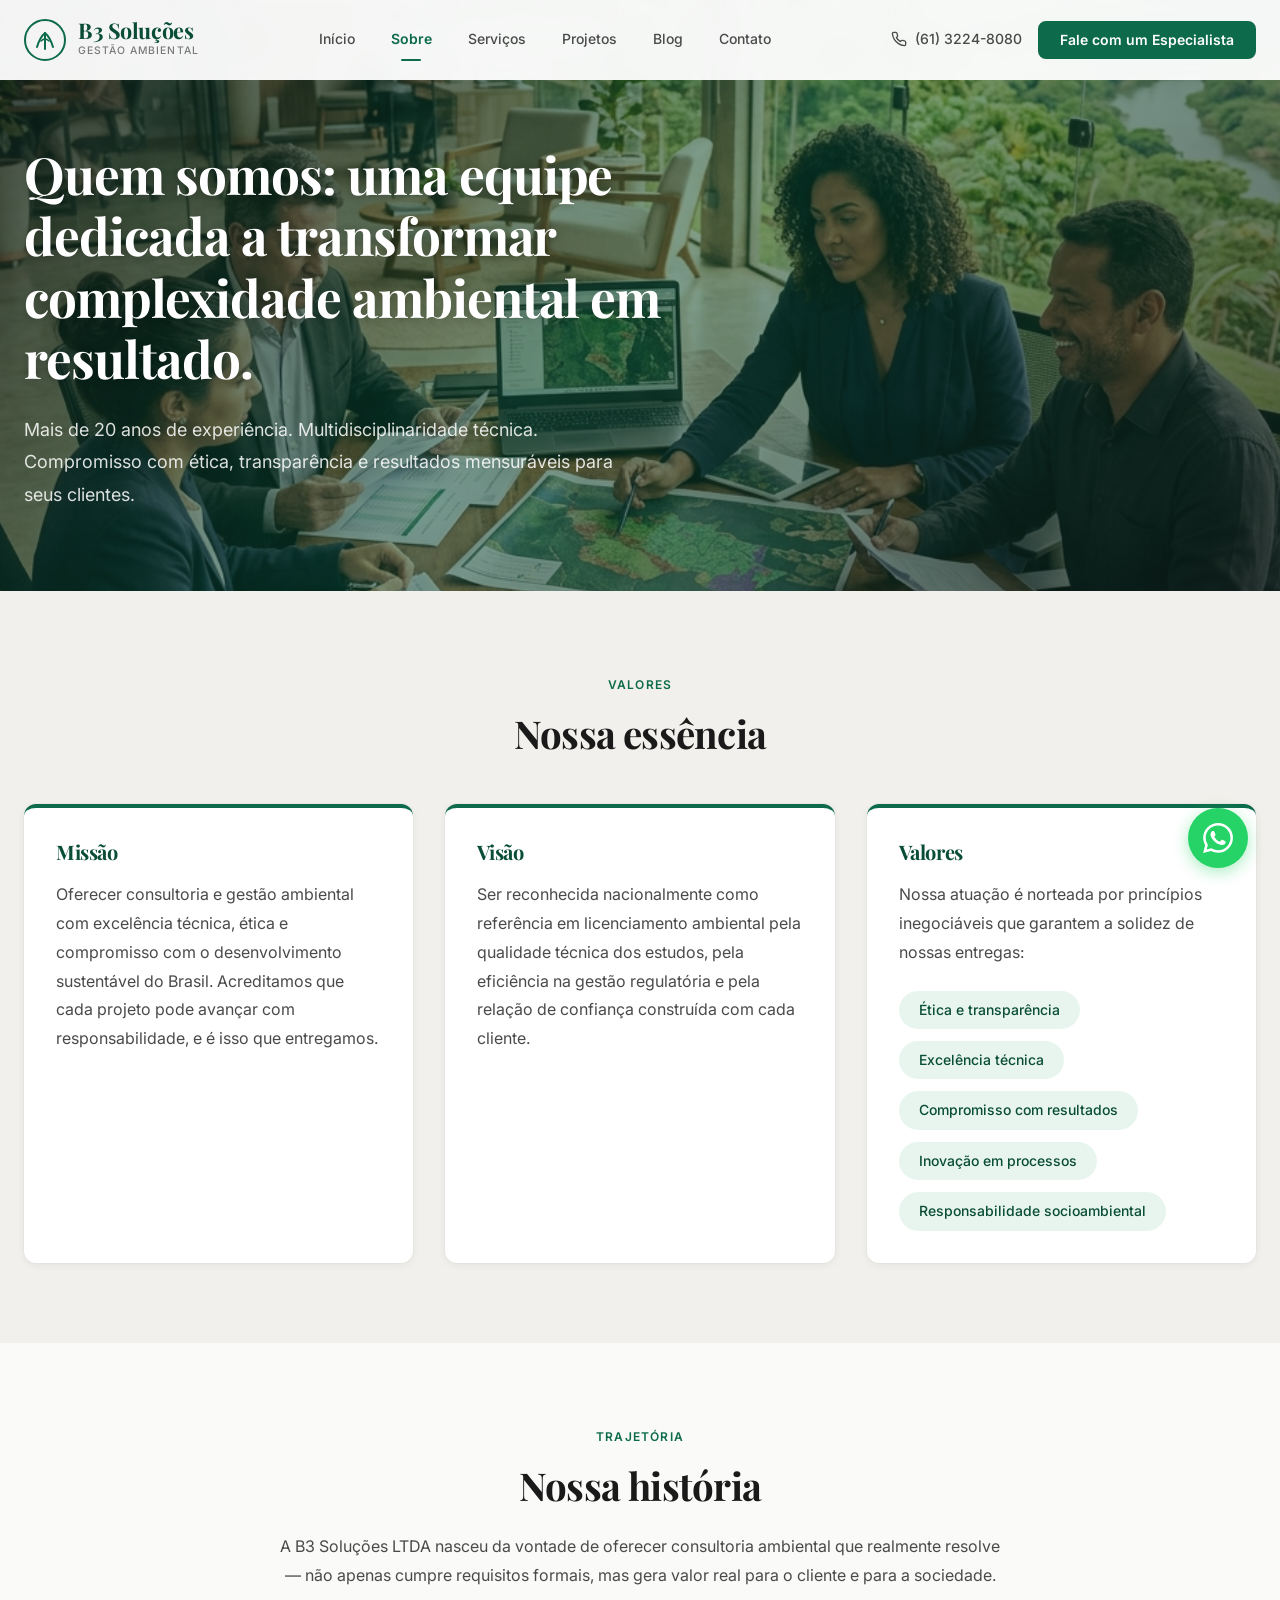
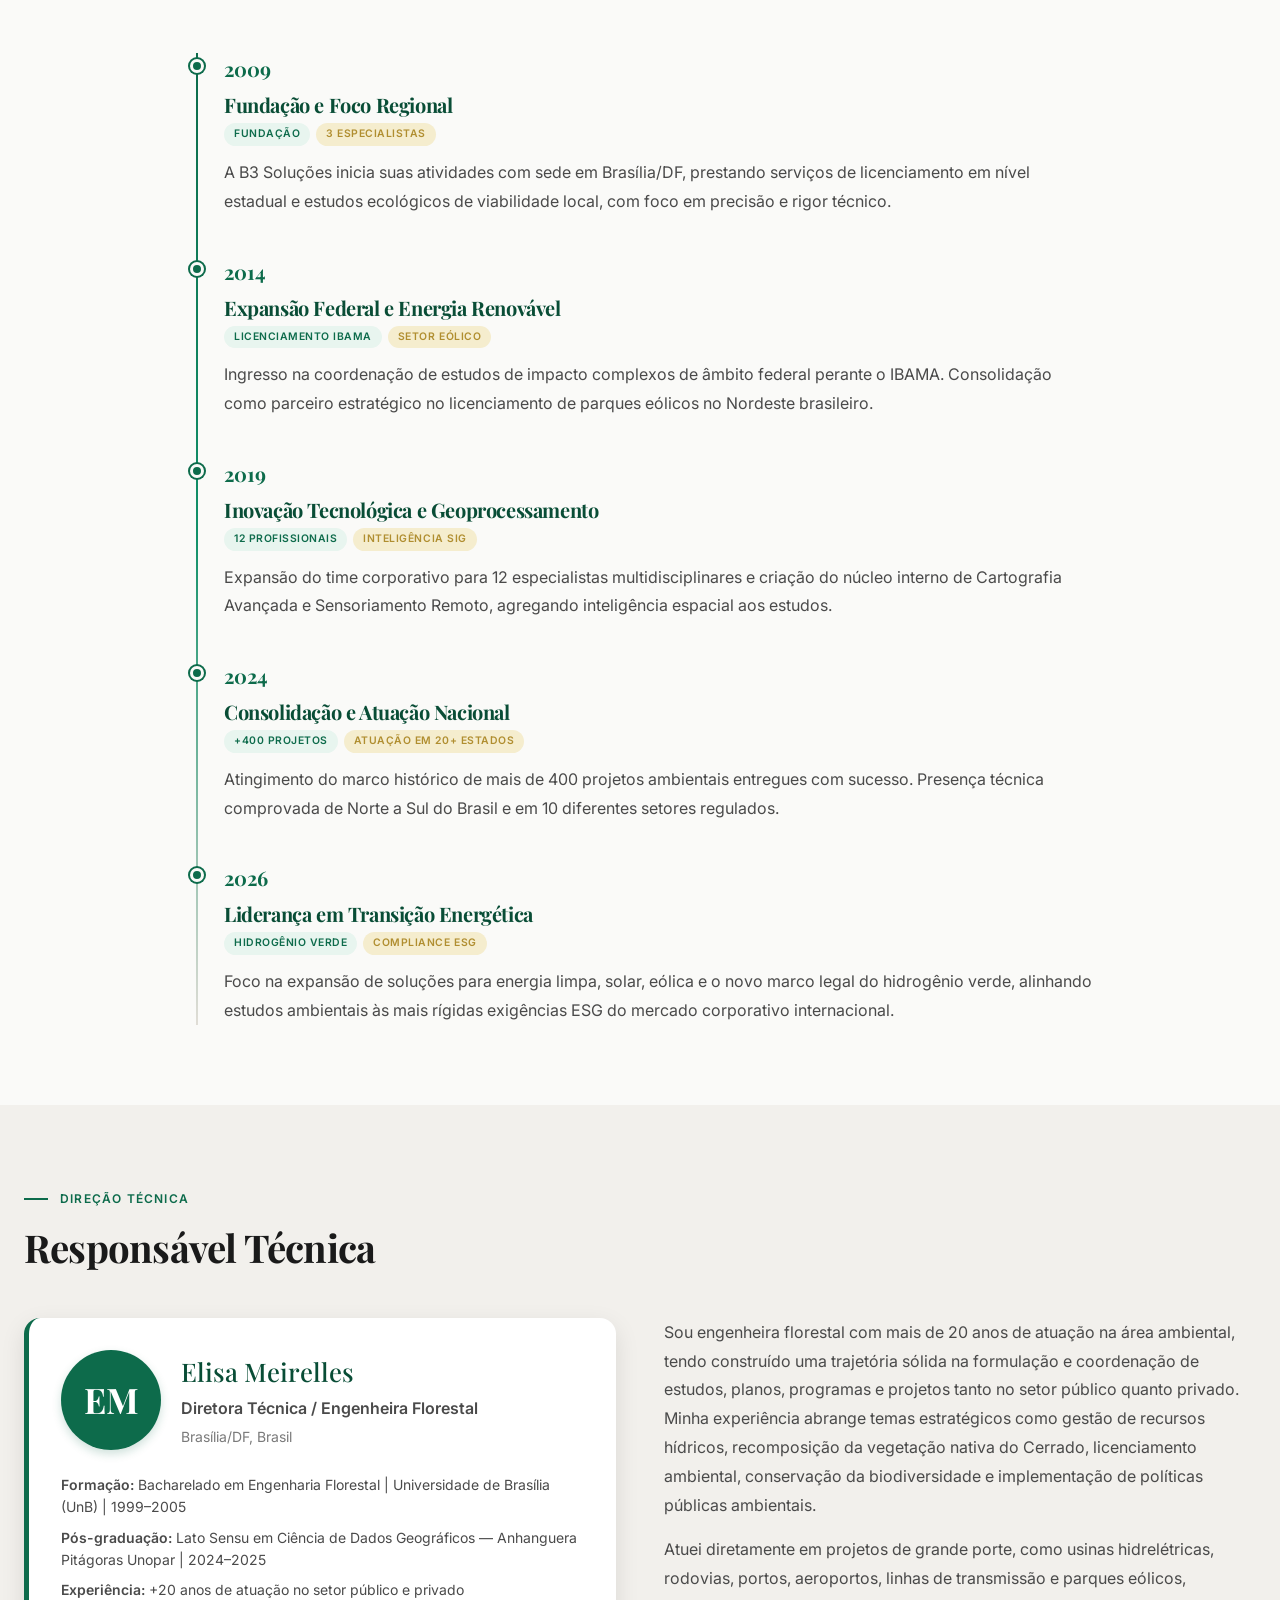
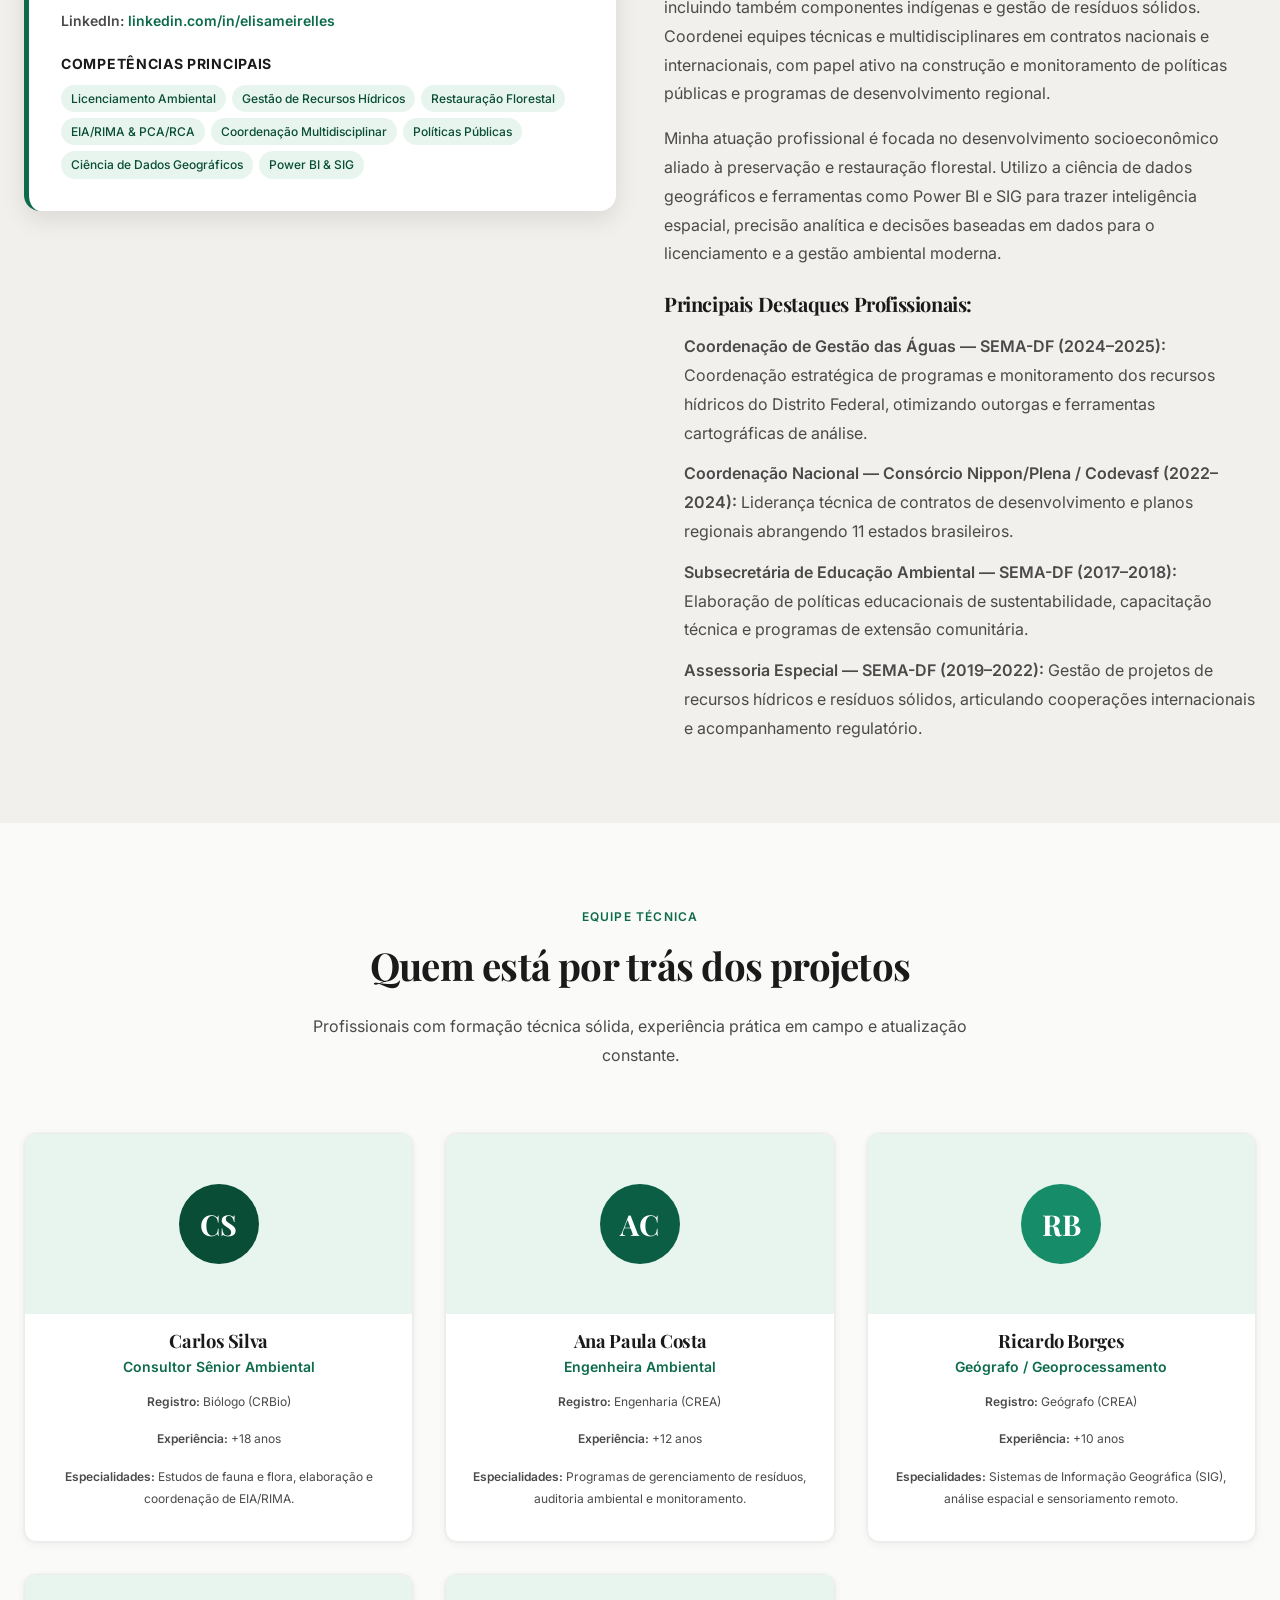
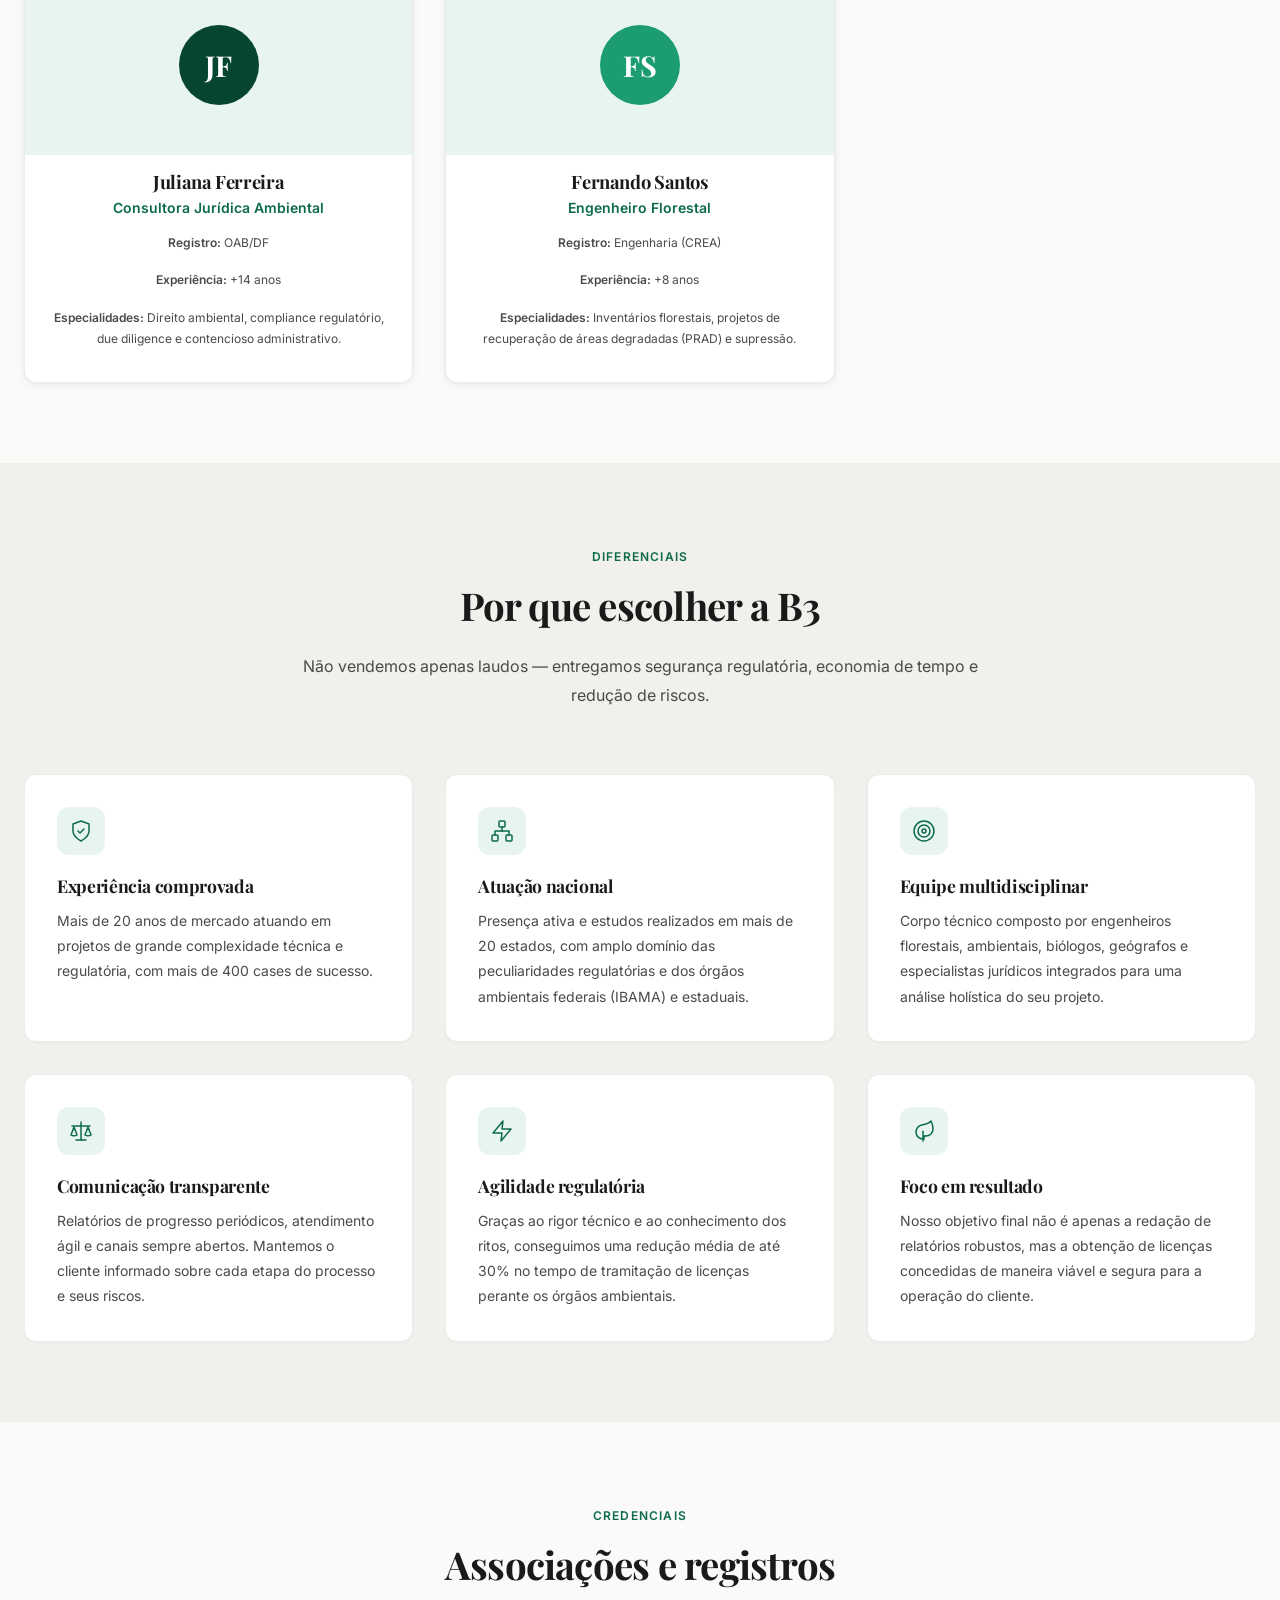
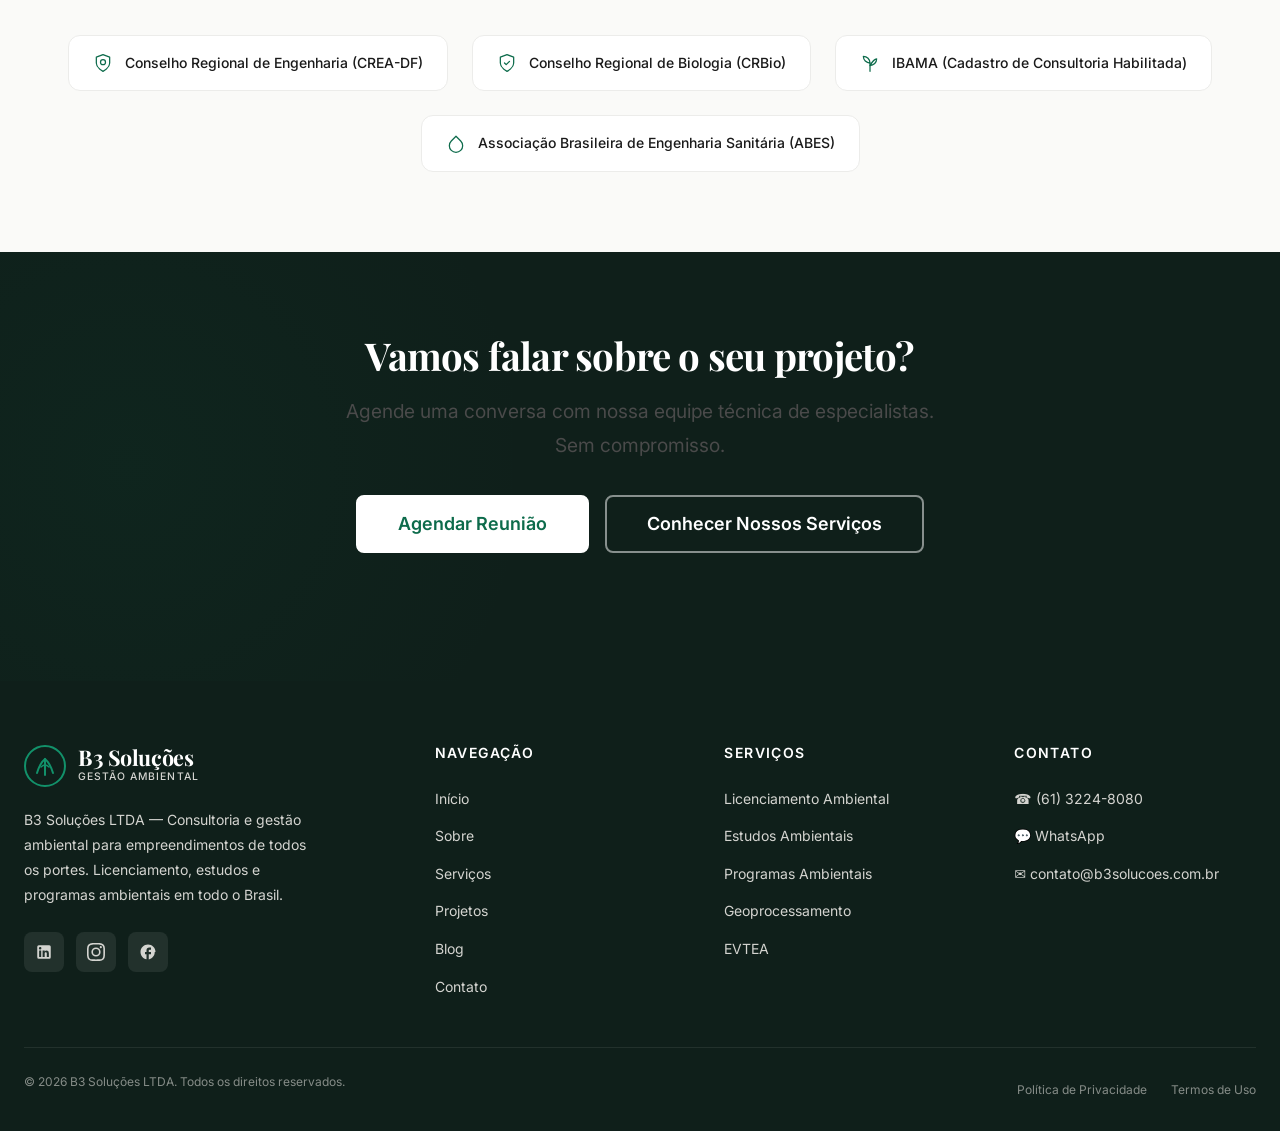
==== sobre.html @ 31f3c7a2 "Site institucional completo B3 Solucoes - Versao Final Premium" ====
<!DOCTYPE html>
<html lang="pt-BR">
<head>
  <meta charset="UTF-8">
  <meta name="viewport" content="width=device-width, initial-scale=1.0">
  <meta name="description" content="Conheça a B3 Soluções, consultoria ambiental liderada por Elisa Meirelles, com +20 anos de experiência em licenciamento, recursos hídricos e grandes projetos.">
  <title>Sobre Nós | B3 Soluções | Gestão Ambiental</title>

  <!-- Google Fonts -->
  <link rel="preconnect" href="https://fonts.googleapis.com">
  <link rel="preconnect" href="https://fonts.gstatic.com" crossorigin>
  <link href="https://fonts.googleapis.com/css2?family=Inter:wght@400;500;600;700&family=Playfair+Display:wght@400;700&display=swap" rel="stylesheet">

  <!-- CSS -->
  <link rel="stylesheet" href="css/variables.css">
  <link rel="stylesheet" href="css/base.css">
  <link rel="stylesheet" href="css/components.css">
  <link rel="stylesheet" href="css/layout.css">
  <link rel="stylesheet" href="css/pages.css">

  <!-- Favicon -->
  <link rel="icon" href="data:image/svg+xml,<svg xmlns='http://www.w3.org/2000/svg' viewBox='0 0 42 42' fill='none'><circle cx='21' cy='21' r='20' stroke='%230D6B4B' stroke-width='3'/><path d='M13 28C13 28 16 18 21 14C26 18 29 28 29 28' stroke='%230D6B4B' stroke-width='3' stroke-linecap='round'/><path d='M21 14V30' stroke='%230D6B4B' stroke-width='3' stroke-linecap='round'/><path d='M17 22C17 22 19 20 21 20C23 20 25 22 25 22' stroke='%230D6B4B' stroke-width='2' stroke-linecap='round'/></svg>">
</head>
<body class="page-transition">

  <!-- ═══════════════════ HEADER ═══════════════════ -->
  <header class="header" id="header">
    <div class="container">
      <a href="index.html" class="logo" id="logo">
        <svg class="logo-icon" viewBox="0 0 42 42" fill="none" xmlns="http://www.w3.org/2000/svg">
          <circle cx="21" cy="21" r="20" stroke="#0D6B4B" stroke-width="2"/>
          <path d="M13 28C13 28 16 18 21 14C26 18 29 28 29 28" stroke="#0D6B4B" stroke-width="2" stroke-linecap="round"/>
          <path d="M21 14V30" stroke="#0D6B4B" stroke-width="2" stroke-linecap="round"/>
          <path d="M17 22C17 22 19 20 21 20C23 20 25 22 25 22" stroke="#0D6B4B" stroke-width="1.5" stroke-linecap="round"/>
        </svg>
        <span class="logo-text">
          <span class="logo-name">B3 Soluções</span>
          <span class="logo-tagline">Gestão Ambiental</span>
        </span>
      </a>

      <nav class="nav" id="nav">
        <a href="index.html" class="nav-link">Início</a>
        <a href="sobre.html" class="nav-link active">Sobre</a>
        <a href="servicos.html" class="nav-link">Serviços</a>
        <a href="projetos.html" class="nav-link">Projetos</a>
        <a href="blog.html" class="nav-link">Blog</a>
        <a href="contato.html" class="nav-link">Contato</a>
        <div class="mobile-cta">
          <a href="https://wa.me/5561998765432" class="btn btn-primary btn-full" style="margin-bottom:12px">Fale com um Especialista</a>
          <a href="tel:+5561998765432" class="btn btn-outline btn-full">☎ (61) 3224-8080</a>
        </div>
      </nav>

      <div class="header-actions">
        <a href="tel:+5561998765432" class="header-phone">
          <svg viewBox="0 0 24 24" fill="none" stroke="currentColor" stroke-width="1.8" stroke-linecap="round" stroke-linejoin="round" class="lucide lucide-phone"><path d="M22 16.92v3a2 2 0 0 1-2.18 2 19.79 19.79 0 0 1-8.63-3.07 19.5 19.5 0 0 1-6-6 19.79 19.79 0 0 1-3.07-8.67A2 2 0 0 1 4.11 2h3a2 2 0 0 1 2 1.72 12.84 12.84 0 0 0 .7 2.81 2 2 0 0 1-.45 2.11L8.09 9.91a16 16 0 0 0 6 6l1.27-1.27a2 2 0 0 1 2.11-.45 12.84 12.84 0 0 0 2.81.7A2 2 0 0 1 22 16.92z"/></svg>
          (61) 3224-8080
        </a>
        <a href="contato.html" class="btn btn-primary btn-sm" id="header-cta">Fale com um Especialista</a>
      </div>

      <button class="menu-toggle" id="menu-toggle" aria-label="Menu">
        <div class="hamburger"><span></span><span></span><span></span></div>
      </button>
    </div>
  </header>

  <main>
    <!-- ═══════════════════ HERO ═══════════════════ -->
    <section class="hero hero-inner" id="hero">
      <div class="hero-bg">
        <img src="images/hero-about.png" alt="Sobre a B3 Soluções">
      </div>
      <div class="hero-overlay"></div>
      <div class="container">
        <div class="hero-content">
          <h1>Quem somos: uma equipe dedicada a transformar complexidade ambiental em resultado.</h1>
          <p class="hero-subtitle">Mais de 20 anos de experiência. Multidisciplinaridade técnica. Compromisso com ética, transparência e resultados mensuráveis para seus clientes.</p>
        </div>
      </div>
    </section>

    <!-- ═══════════════════ MISSÃO, VISÃO E VALORES ═══════════════════ -->
    <section class="section section-alt" id="essencia">
      <div class="container">
        <div class="section-header centered reveal">
          <p class="section-label">Valores</p>
          <h2>Nossa essência</h2>
        </div>
        <div class="values-grid reveal">
          <!-- Missão -->
          <div class="value-card">
            <h4>Missão</h4>
            <p>Oferecer consultoria e gestão ambiental com excelência técnica, ética e compromisso com o desenvolvimento sustentável do Brasil. Acreditamos que cada projeto pode avançar com responsabilidade, e é isso que entregamos.</p>
          </div>

          <!-- Visão -->
          <div class="value-card">
            <h4>Visão</h4>
            <p>Ser reconhecida nacionalmente como referência em licenciamento ambiental pela qualidade técnica dos estudos, pela eficiência na gestão regulatória e pela relação de confiança construída com cada cliente.</p>
          </div>

          <!-- Valores -->
          <div class="value-card">
            <h4>Valores</h4>
            <p>Nossa atuação é norteada por princípios inegociáveis que garantem a solidez de nossas entregas:</p>
            <div class="values-list">
              <span class="value-tag">Ética e transparência</span>
              <span class="value-tag">Excelência técnica</span>
              <span class="value-tag">Compromisso com resultados</span>
              <span class="value-tag">Inovação em processos</span>
              <span class="value-tag">Responsabilidade socioambiental</span>
            </div>
          </div>
        </div>
      </div>
    </section>

    <!-- ═══════════════════ HISTÓRIA / TRAJETÓRIA ═══════════════════ -->
    <section class="section" id="historia">
      <div class="container container-narrow">
        <div class="section-header centered reveal">
          <p class="section-label">Trajetória</p>
          <h2>Nossa história</h2>
          <p class="section-subtitle" style="margin-top: 1rem;">A B3 Soluções LTDA nasceu da vontade de oferecer consultoria ambiental que realmente resolve — não apenas cumpre requisitos formais, mas gera valor real para o cliente e para a sociedade.</p>
        </div>

        <div class="timeline reveal" style="margin-top: 4rem;">
          <!-- 2009 -->
          <div class="timeline-item">
            <div class="timeline-year">2009</div>
            <h4 style="font-family: var(--font-serif); font-size: 1.25rem; color: var(--color-primary-dark); margin: 0 0 6px 0;">Fundação e Foco Regional</h4>
            <div style="margin-bottom: var(--space-3); display: flex; gap: 6px;">
              <span class="badge" style="padding: 3px 10px; font-size: 0.65rem;">Fundação</span>
              <span class="badge badge-accent" style="padding: 3px 10px; font-size: 0.65rem;">3 Especialistas</span>
            </div>
            <div class="timeline-text">A B3 Soluções inicia suas atividades com sede em Brasília/DF, prestando serviços de licenciamento em nível estadual e estudos ecológicos de viabilidade local, com foco em precisão e rigor técnico.</div>
          </div>
          
          <!-- 2014 -->
          <div class="timeline-item">
            <div class="timeline-year">2014</div>
            <h4 style="font-family: var(--font-serif); font-size: 1.25rem; color: var(--color-primary-dark); margin: 0 0 6px 0;">Expansão Federal e Energia Renovável</h4>
            <div style="margin-bottom: var(--space-3); display: flex; gap: 6px;">
              <span class="badge" style="padding: 3px 10px; font-size: 0.65rem;">Licenciamento IBAMA</span>
              <span class="badge badge-accent" style="padding: 3px 10px; font-size: 0.65rem;">Setor Eólico</span>
            </div>
            <div class="timeline-text">Ingresso na coordenação de estudos de impacto complexos de âmbito federal perante o IBAMA. Consolidação como parceiro estratégico no licenciamento de parques eólicos no Nordeste brasileiro.</div>
          </div>
          
          <!-- 2019 -->
          <div class="timeline-item">
            <div class="timeline-year">2019</div>
            <h4 style="font-family: var(--font-serif); font-size: 1.25rem; color: var(--color-primary-dark); margin: 0 0 6px 0;">Inovação Tecnológica e Geoprocessamento</h4>
            <div style="margin-bottom: var(--space-3); display: flex; gap: 6px;">
              <span class="badge" style="padding: 3px 10px; font-size: 0.65rem;">12 Profissionais</span>
              <span class="badge badge-accent" style="padding: 3px 10px; font-size: 0.65rem;">Inteligência SIG</span>
            </div>
            <div class="timeline-text">Expansão do time corporativo para 12 especialistas multidisciplinares e criação do núcleo interno de Cartografia Avançada e Sensoriamento Remoto, agregando inteligência espacial aos estudos.</div>
          </div>
          
          <!-- 2024 -->
          <div class="timeline-item">
            <div class="timeline-year">2024</div>
            <h4 style="font-family: var(--font-serif); font-size: 1.25rem; color: var(--color-primary-dark); margin: 0 0 6px 0;">Consolidação e Atuação Nacional</h4>
            <div style="margin-bottom: var(--space-3); display: flex; gap: 6px;">
              <span class="badge" style="padding: 3px 10px; font-size: 0.65rem;">+400 Projetos</span>
              <span class="badge badge-accent" style="padding: 3px 10px; font-size: 0.65rem;">Atuação em 20+ Estados</span>
            </div>
            <div class="timeline-text">Atingimento do marco histórico de mais de 400 projetos ambientais entregues com sucesso. Presença técnica comprovada de Norte a Sul do Brasil e em 10 diferentes setores regulados.</div>
          </div>
          
          <!-- 2026 -->
          <div class="timeline-item">
            <div class="timeline-year">2026</div>
            <h4 style="font-family: var(--font-serif); font-size: 1.25rem; color: var(--color-primary-dark); margin: 0 0 6px 0;">Liderança em Transição Energética</h4>
            <div style="margin-bottom: var(--space-3); display: flex; gap: 6px;">
              <span class="badge" style="padding: 3px 10px; font-size: 0.65rem;">Hidrogênio Verde</span>
              <span class="badge badge-accent" style="padding: 3px 10px; font-size: 0.65rem;">Compliance ESG</span>
            </div>
            <div class="timeline-text">Foco na expansão de soluções para energia limpa, solar, eólica e o novo marco legal do hidrogênio verde, alinhando estudos ambientais às mais rígidas exigências ESG do mercado corporativo internacional.</div>
          </div>
        </div>
      </div>
    </section>

    <!-- ═══════════════════ RESPONSÁVEL TÉCNICA ═══════════════════ -->
    <section class="section section-alt" id="responsavel-tecnica">
      <div class="container">
        <div class="section-header reveal">
          <p class="section-label">Direção Técnica</p>
          <h2>Responsável Técnica</h2>
        </div>

        <div class="two-col reveal">
          <!-- LEFT COLUMN - Professional Card -->
          <div style="background: var(--color-surface); padding: var(--space-8); border-radius: var(--radius-xl); box-shadow: var(--shadow-lg); border-left: 5px solid var(--color-primary);">
            <div style="display: flex; align-items: center; gap: var(--space-5); margin-bottom: var(--space-6);">
              <div style="width: 100px; height: 100px; border-radius: var(--radius-full); background: var(--color-primary); color: white; display: flex; align-items: center; justify-content: center; font-family: var(--font-serif); font-weight: var(--fw-bold); font-size: 2.2rem; flex-shrink: 0; box-shadow: 0 4px 10px rgba(13, 107, 75, 0.2);">
                EM
              </div>
              <div>
                <h3 style="font-family: var(--font-serif); font-size: 1.6rem; color: var(--color-primary-dark); margin: 0 0 var(--space-1) 0;">Elisa Meirelles</h3>
                <p style="font-size: var(--fs-body); font-weight: var(--fw-semibold); color: var(--color-text-secondary); margin: 0;">Diretora Técnica / Engenheira Florestal</p>
                <p style="font-size: var(--fs-small); color: var(--color-text-muted); margin: var(--space-1) 0 0 0;">Brasília/DF, Brasil</p>
              </div>
            </div>

            <div style="margin-bottom: var(--space-6); font-size: var(--fs-small); line-height: 1.6; color: var(--color-text-secondary);">
              <p style="margin: 0 0 8px 0;"><strong>Formação:</strong> Bacharelado em Engenharia Florestal | Universidade de Brasília (UnB) | 1999–2005</p>
              <p style="margin: 0 0 8px 0;"><strong>Pós-graduação:</strong> Lato Sensu em Ciência de Dados Geográficos — Anhanguera Pitágoras Unopar | 2024–2025</p>
              <p style="margin: 0 0 8px 0;"><strong>Experiência:</strong> +20 anos de atuação no setor público e privado</p>
              <p style="margin: 0;"><strong>LinkedIn:</strong> <a href="https://linkedin.com/in/elisameirelles" target="_blank" rel="noopener" style="color: var(--color-primary); font-weight: var(--fw-semibold); text-decoration: none;">linkedin.com/in/elisameirelles</a></p>
            </div>

            <div>
              <h5 style="font-family: var(--font-sans); font-size: var(--fs-small); font-weight: var(--fw-bold); text-transform: uppercase; letter-spacing: var(--ls-wide); color: var(--color-text); margin-bottom: var(--space-3);">Competências Principais</h5>
              <div style="display: flex; flex-wrap: wrap; gap: 6px;">
                <span style="padding: 4px 10px; background: var(--color-primary-lighter); color: var(--color-primary-dark); border-radius: var(--radius-full); font-size: var(--fs-xs); font-weight: var(--fw-medium);">Licenciamento Ambiental</span>
                <span style="padding: 4px 10px; background: var(--color-primary-lighter); color: var(--color-primary-dark); border-radius: var(--radius-full); font-size: var(--fs-xs); font-weight: var(--fw-medium);">Gestão de Recursos Hídricos</span>
                <span style="padding: 4px 10px; background: var(--color-primary-lighter); color: var(--color-primary-dark); border-radius: var(--radius-full); font-size: var(--fs-xs); font-weight: var(--fw-medium);">Restauração Florestal</span>
                <span style="padding: 4px 10px; background: var(--color-primary-lighter); color: var(--color-primary-dark); border-radius: var(--radius-full); font-size: var(--fs-xs); font-weight: var(--fw-medium);">EIA/RIMA & PCA/RCA</span>
                <span style="padding: 4px 10px; background: var(--color-primary-lighter); color: var(--color-primary-dark); border-radius: var(--radius-full); font-size: var(--fs-xs); font-weight: var(--fw-medium);">Coordenação Multidisciplinar</span>
                <span style="padding: 4px 10px; background: var(--color-primary-lighter); color: var(--color-primary-dark); border-radius: var(--radius-full); font-size: var(--fs-xs); font-weight: var(--fw-medium);">Políticas Públicas</span>
                <span style="padding: 4px 10px; background: var(--color-primary-lighter); color: var(--color-primary-dark); border-radius: var(--radius-full); font-size: var(--fs-xs); font-weight: var(--fw-medium);">Ciência de Dados Geográficos</span>
                <span style="padding: 4px 10px; background: var(--color-primary-lighter); color: var(--color-primary-dark); border-radius: var(--radius-full); font-size: var(--fs-xs); font-weight: var(--fw-medium);">Power BI & SIG</span>
              </div>
            </div>
          </div>

          <!-- RIGHT COLUMN - Biography -->
          <div style="font-size: var(--fs-body); line-height: var(--lh-relaxed); color: var(--color-text-secondary);">
            <p style="margin-bottom: var(--space-4);">Sou engenheira florestal com mais de 20 anos de atuação na área ambiental, tendo construído uma trajetória sólida na formulação e coordenação de estudos, planos, programas e projetos tanto no setor público quanto privado. Minha experiência abrange temas estratégicos como gestão de recursos hídricos, recomposição da vegetação nativa do Cerrado, licenciamento ambiental, conservação da biodiversidade e implementação de políticas públicas ambientais.</p>
            <p style="margin-bottom: var(--space-4);">Atuei diretamente em projetos de grande porte, como usinas hidrelétricas, rodovias, portos, aeroportos, linhas de transmissão e parques eólicos, incluindo também componentes indígenas e gestão de resíduos sólidos. Coordenei equipes técnicas e multidisciplinares em contratos nacionais e internacionais, com papel ativo na construção e monitoramento de políticas públicas e programas de desenvolvimento regional.</p>
            <p style="margin-bottom: var(--space-6);">Minha atuação profissional é focada no desenvolvimento socioeconômico aliado à preservação e restauração florestal. Utilizo a ciência de dados geográficos e ferramentas como Power BI e SIG para trazer inteligência espacial, precisão analítica e decisões baseadas em dados para o licenciamento e a gestão ambiental moderna.</p>
            
            <h4 style="font-family: var(--font-serif); font-size: 1.25rem; color: var(--color-text); margin-bottom: var(--space-4);">Principais Destaques Profissionais:</h4>
            <ul style="padding-left: var(--space-5); display: flex; flex-direction: column; gap: var(--space-3);">
              <li><strong>Coordenação de Gestão das Águas — SEMA-DF (2024–2025):</strong> Coordenação estratégica de programas e monitoramento dos recursos hídricos do Distrito Federal, otimizando outorgas e ferramentas cartográficas de análise.</li>
              <li><strong>Coordenação Nacional — Consórcio Nippon/Plena / Codevasf (2022–2024):</strong> Liderança técnica de contratos de desenvolvimento e planos regionais abrangendo 11 estados brasileiros.</li>
              <li><strong>Subsecretária de Educação Ambiental — SEMA-DF (2017–2018):</strong> Elaboração de políticas educacionais de sustentabilidade, capacitação técnica e programas de extensão comunitária.</li>
              <li><strong>Assessoria Especial — SEMA-DF (2019–2022):</strong> Gestão de projetos de recursos hídricos e resíduos sólidos, articulando cooperações internacionais e acompanhamento regulatório.</li>
            </ul>
          </div>
        </div>
      </div>
    </section>

    <!-- ═══════════════════ EQUIPE ═══════════════════ -->
    <section class="section" id="equipe">
      <div class="container">
        <div class="section-header centered reveal">
          <p class="section-label">Equipe Técnica</p>
          <h2>Quem está por trás dos projetos</h2>
          <p class="section-subtitle">Profissionais com formação técnica sólida, experiência prática em campo e atualização constante.</p>
        </div>

        <div class="grid grid-3 reveal" style="margin-top: 4rem;">
          <!-- Carlos Silva -->
          <div class="card-team" style="background: var(--color-surface); border: 1px solid var(--color-border-light); border-radius: var(--radius-lg); overflow: hidden; box-shadow: var(--shadow-card); transition: var(--transition-base);">
            <div style="background: var(--color-primary-lighter); height: 180px; display: flex; align-items: center; justify-content: center; position: relative;">
              <div style="width: 80px; height: 80px; border-radius: var(--radius-full); background: var(--color-primary-dark); color: white; display: flex; align-items: center; justify-content: center; font-family: var(--font-serif); font-size: 1.8rem; font-weight: var(--fw-bold);">
                CS
              </div>
            </div>
            <div class="card-body">
              <h4>Carlos Silva</h4>
              <div class="card-role">Consultor Sênior Ambiental</div>
              <div class="card-details">
                <p><strong>Registro:</strong> Biólogo (CRBio)</p>
                <p><strong>Experiência:</strong> +18 anos</p>
                <p><strong>Especialidades:</strong> Estudos de fauna e flora, elaboração e coordenação de EIA/RIMA.</p>
              </div>
            </div>
          </div>

          <!-- Ana Paula Costa -->
          <div class="card-team" style="background: var(--color-surface); border: 1px solid var(--color-border-light); border-radius: var(--radius-lg); overflow: hidden; box-shadow: var(--shadow-card); transition: var(--transition-base);">
            <div style="background: var(--color-primary-lighter); height: 180px; display: flex; align-items: center; justify-content: center; position: relative;">
              <div style="width: 80px; height: 80px; border-radius: var(--radius-full); background: #0b5e43; color: white; display: flex; align-items: center; justify-content: center; font-family: var(--font-serif); font-size: 1.8rem; font-weight: var(--fw-bold);">
                AC
              </div>
            </div>
            <div class="card-body">
              <h4>Ana Paula Costa</h4>
              <div class="card-role">Engenheira Ambiental</div>
              <div class="card-details">
                <p><strong>Registro:</strong> Engenharia (CREA)</p>
                <p><strong>Experiência:</strong> +12 anos</p>
                <p><strong>Especialidades:</strong> Programas de gerenciamento de resíduos, auditoria ambiental e monitoramento.</p>
              </div>
            </div>
          </div>

          <!-- Ricardo Borges -->
          <div class="card-team" style="background: var(--color-surface); border: 1px solid var(--color-border-light); border-radius: var(--radius-lg); overflow: hidden; box-shadow: var(--shadow-card); transition: var(--transition-base);">
            <div style="background: var(--color-primary-lighter); height: 180px; display: flex; align-items: center; justify-content: center; position: relative;">
              <div style="width: 80px; height: 80px; border-radius: var(--radius-full); background: #168c68; color: white; display: flex; align-items: center; justify-content: center; font-family: var(--font-serif); font-size: 1.8rem; font-weight: var(--fw-bold);">
                RB
              </div>
            </div>
            <div class="card-body">
              <h4>Ricardo Borges</h4>
              <div class="card-role">Geógrafo / Geoprocessamento</div>
              <div class="card-details">
                <p><strong>Registro:</strong> Geógrafo (CREA)</p>
                <p><strong>Experiência:</strong> +10 anos</p>
                <p><strong>Especialidades:</strong> Sistemas de Informação Geográfica (SIG), análise espacial e sensoriamento remoto.</p>
              </div>
            </div>
          </div>

          <!-- Juliana Ferreira -->
          <div class="card-team" style="background: var(--color-surface); border: 1px solid var(--color-border-light); border-radius: var(--radius-lg); overflow: hidden; box-shadow: var(--shadow-card); transition: var(--transition-base);">
            <div style="background: var(--color-primary-lighter); height: 180px; display: flex; align-items: center; justify-content: center; position: relative;">
              <div style="width: 80px; height: 80px; border-radius: var(--radius-full); background: #064530; color: white; display: flex; align-items: center; justify-content: center; font-family: var(--font-serif); font-size: 1.8rem; font-weight: var(--fw-bold);">
                JF
              </div>
            </div>
            <div class="card-body">
              <h4>Juliana Ferreira</h4>
              <div class="card-role">Consultora Jurídica Ambiental</div>
              <div class="card-details">
                <p><strong>Registro:</strong> OAB/DF</p>
                <p><strong>Experiência:</strong> +14 anos</p>
                <p><strong>Especialidades:</strong> Direito ambiental, compliance regulatório, due diligence e contencioso administrativo.</p>
              </div>
            </div>
          </div>

          <!-- Fernando Santos -->
          <div class="card-team" style="background: var(--color-surface); border: 1px solid var(--color-border-light); border-radius: var(--radius-lg); overflow: hidden; box-shadow: var(--shadow-card); transition: var(--transition-base);">
            <div style="background: var(--color-primary-lighter); height: 180px; display: flex; align-items: center; justify-content: center; position: relative;">
              <div style="width: 80px; height: 80px; border-radius: var(--radius-full); background: #1c9c72; color: white; display: flex; align-items: center; justify-content: center; font-family: var(--font-serif); font-size: 1.8rem; font-weight: var(--fw-bold);">
                FS
              </div>
            </div>
            <div class="card-body">
              <h4>Fernando Santos</h4>
              <div class="card-role">Engenheiro Florestal</div>
              <div class="card-details">
                <p><strong>Registro:</strong> Engenharia (CREA)</p>
                <p><strong>Experiência:</strong> +8 anos</p>
                <p><strong>Especialidades:</strong> Inventários florestais, projetos de recuperação de áreas degradadas (PRAD) e supressão.</p>
              </div>
            </div>
          </div>
        </div>
      </div>
    </section>

    <!-- ═══════════════════ DIFERENCIAIS ═══════════════════ -->
    <section class="section section-alt" id="diferenciais">
      <div class="container">
        <div class="section-header centered reveal">
          <p class="section-label">Diferenciais</p>
          <h2>Por que escolher a B3</h2>
          <p class="section-subtitle">Não vendemos apenas laudos — entregamos segurança regulatória, economia de tempo e redução de riscos.</p>
        </div>

        <div class="grid grid-3 reveal" style="margin-top: 4rem;">
          <!-- 1 -->
          <div class="card-differential">
            <div class="diff-icon">
              <svg viewBox="0 0 24 24" fill="none" stroke="currentColor" stroke-width="1.8" stroke-linecap="round" stroke-linejoin="round" class="lucide lucide-shield-check"><path d="M12 22s8-4 8-10V5l-8-3-8 3v7c0 6 8 10 8 10z"/><path d="m9 12 2 2 4-4"/></svg>
            </div>
            <h4>Experiência comprovada</h4>
            <p>Mais de 20 anos de mercado atuando em projetos de grande complexidade técnica e regulatória, com mais de 400 cases de sucesso.</p>
          </div>

          <!-- 2 -->
          <div class="card-differential">
            <div class="diff-icon">
              <svg viewBox="0 0 24 24" fill="none" stroke="currentColor" stroke-width="1.8" stroke-linecap="round" stroke-linejoin="round" class="lucide lucide-network"><rect x="16" y="16" width="6" height="6" rx="1"/><rect x="2" y="16" width="6" height="6" rx="1"/><rect x="9" y="2" width="6" height="6" rx="1"/><path d="M12 8v4"/><path d="M12 12H5v4"/><path d="M12 12h7v4"/></svg>
            </div>
            <h4>Atuação nacional</h4>
            <p>Presença ativa e estudos realizados em mais de 20 estados, com amplo domínio das peculiaridades regulatórias e dos órgãos ambientais federais (IBAMA) e estaduais.</p>
          </div>

          <!-- 3 -->
          <div class="card-differential">
            <div class="diff-icon">
              <svg viewBox="0 0 24 24" fill="none" stroke="currentColor" stroke-width="1.8" stroke-linecap="round" stroke-linejoin="round" class="lucide lucide-target"><circle cx="12" cy="12" r="10"/><circle cx="12" cy="12" r="6"/><circle cx="12" cy="12" r="2"/></svg>
            </div>
            <h4>Equipe multidisciplinar</h4>
            <p>Corpo técnico composto por engenheiros florestais, ambientais, biólogos, geógrafos e especialistas jurídicos integrados para uma análise holística do seu projeto.</p>
          </div>

          <!-- 4 -->
          <div class="card-differential">
            <div class="diff-icon">
              <svg viewBox="0 0 24 24" fill="none" stroke="currentColor" stroke-width="1.8" stroke-linecap="round" stroke-linejoin="round" class="lucide lucide-scale"><path d="m16 16 3-8 3 8c-.87.65-2.24.75-3 .75s-2.13-.1-3-.75z"/><path d="m2 16 3-8 3 8c-.87.65-2.24.75-3 .75s-2.13-.1-3-.75z"/><path d="M7 21h10"/><path d="M12 3v18"/><path d="M3 7h18"/></svg>
            </div>
            <h4>Comunicação transparente</h4>
            <p>Relatórios de progresso periódicos, atendimento ágil e canais sempre abertos. Mantemos o cliente informado sobre cada etapa do processo e seus riscos.</p>
          </div>

          <!-- 5 -->
          <div class="card-differential">
            <div class="diff-icon">
              <svg viewBox="0 0 24 24" fill="none" stroke="currentColor" stroke-width="1.8" stroke-linecap="round" stroke-linejoin="round" class="lucide lucide-zap"><polygon points="13 2 3 14 12 14 11 22 21 10 12 10 13 2"/></svg>
            </div>
            <h4>Agilidade regulatória</h4>
            <p>Graças ao rigor técnico e ao conhecimento dos ritos, conseguimos uma redução média de até 30% no tempo de tramitação de licenças perante os órgãos ambientais.</p>
          </div>

          <!-- 6 -->
          <div class="card-differential">
            <div class="diff-icon">
              <svg viewBox="0 0 24 24" fill="none" stroke="currentColor" stroke-width="1.8" stroke-linecap="round" stroke-linejoin="round" class="lucide lucide-leaf"><path d="M11 20A7 7 0 0 1 9.8 6.1C15.5 5 17 4.48 19 2c1 2 2 3.58 2 8a7 7 0 0 1-7 7c-.67 0-1.33-.08-2-.25V20z"/><path d="M11 12.2V22"/></svg>
            </div>
            <h4>Foco em resultado</h4>
            <p>Nosso objetivo final não é apenas a redação de relatórios robustos, mas a obtenção de licenças concedidas de maneira viável e segura para a operação do cliente.</p>
          </div>
        </div>
      </div>
    </section>

    <!-- ═══════════════════ CERTIFICAÇÕES ═══════════════════ -->
    <section class="section" id="certificacoes">
      <div class="container">
        <div class="section-header centered reveal">
          <p class="section-label">Credenciais</p>
          <h2>Associações e registros</h2>
        </div>
        <div class="cert-grid reveal">
          <div class="cert-badge">
            <svg viewBox="0 0 24 24" fill="none" stroke="currentColor" stroke-width="1.8" stroke-linecap="round" stroke-linejoin="round"><path d="M12 22s8-4 8-10V5l-8-3-8 3v7c0 6 8 10 8 10z"/><circle cx="12" cy="11" r="3"/></svg>
            <span>Conselho Regional de Engenharia (CREA-DF)</span>
          </div>
          <div class="cert-badge">
            <svg viewBox="0 0 24 24" fill="none" stroke="currentColor" stroke-width="1.8" stroke-linecap="round" stroke-linejoin="round"><path d="M12 22s8-4 8-10V5l-8-3-8 3v7c0 6 8 10 8 10z"/><path d="m9 12 2 2 4-4"/></svg>
            <span>Conselho Regional de Biologia (CRBio)</span>
          </div>
          <div class="cert-badge">
            <svg viewBox="0 0 24 24" fill="none" stroke="currentColor" stroke-width="1.8" stroke-linecap="round" stroke-linejoin="round"><path d="M12 22V12"/><path d="M12 12C12 7.58 8.42 4 4 4c0 4.42 3.58 8 8 8z"/><path d="M12 15c4.42 0 8-3.58 8-8 0 0-3.58 0-8 8z"/></svg>
            <span>IBAMA (Cadastro de Consultoria Habilitada)</span>
          </div>
          <div class="cert-badge">
            <svg viewBox="0 0 24 24" fill="none" stroke="currentColor" stroke-width="1.8" stroke-linecap="round" stroke-linejoin="round"><path d="M12 2.69l5.66 5.66a8 8 0 1 1-11.31 0z"/></svg>
            <span>Associação Brasileira de Engenharia Sanitária (ABES)</span>
          </div>
        </div>
      </div>
    </section>

    <!-- ═══════════════════ CTA SECTION ═══════════════════ -->
    <section class="cta-section" id="cta">
      <div class="container">
        <div class="section-header centered reveal">
          <h2>Vamos falar sobre o seu projeto?</h2>
          <h3 class="section-subtitle">Agende uma conversa com nossa equipe técnica de especialistas. Sem compromisso.</h3>
          <div class="btn-group" style="margin-top:2rem">
            <a href="contato.html" class="btn btn-white btn-lg">Agendar Reunião</a>
            <a href="servicos.html" class="btn btn-outline-white btn-lg">Conhecer Nossos Serviços</a>
          </div>
        </div>
      </div>
    </section>
  </main>

  <!-- ═══════════════════ FOOTER ═══════════════════ -->
  <footer class="footer" id="footer">
    <div class="container">
      <div class="footer-grid">
        <div class="footer-brand">
          <a href="index.html" class="logo">
            <svg class="logo-icon" viewBox="0 0 42 42" fill="none">
              <circle cx="21" cy="21" r="20" stroke="#12916A" stroke-width="2"/>
              <path d="M13 28C13 28 16 18 21 14C26 18 29 28 29 28" stroke="#12916A" stroke-width="2" stroke-linecap="round"/>
              <path d="M21 14V30" stroke="#12916A" stroke-width="2" stroke-linecap="round"/>
              <path d="M17 22C17 22 19 20 21 20C23 20 25 22 25 22" stroke="#12916A" stroke-width="1.5" stroke-linecap="round"/>
            </svg>
            <span class="logo-text">
              <span class="logo-name">B3 Soluções</span>
              <span class="logo-tagline">Gestão Ambiental</span>
            </span>
          </a>
          <p>B3 Soluções LTDA — Consultoria e gestão ambiental para empreendimentos de todos os portes. Licenciamento, estudos e programas ambientais em todo o Brasil.</p>
          <div class="social-links">
            <a href="https://linkedin.com/in/elisameirelles" class="social-link" aria-label="LinkedIn" target="_blank" rel="noopener">
              <svg viewBox="0 0 24 24" fill="currentColor"><path d="M19 3a2 2 0 0 1 2 2v14a2 2 0 0 1-2 2H5a2 2 0 0 1-2-2V5a2 2 0 0 1 2-2h14m-.5 15.5v-5.3a3.26 3.26 0 0 0-3.26-3.26c-.85 0-1.84.52-2.32 1.3v-1.11h-2.79v8.37h2.79v-4.93c0-.77.62-1.4 1.39-1.4a1.4 1.4 0 0 1 1.4 1.4v4.93h2.79M6.88 8.56a1.68 1.68 0 0 0 1.68-1.68c0-.93-.75-1.69-1.68-1.69a1.69 1.69 0 0 0-1.69 1.69c0 .93.76 1.68 1.69 1.68m1.39 9.94v-8.37H5.5v8.37h2.77z"/></svg>
            </a>
            <a href="#" class="social-link" aria-label="Instagram">
              <svg viewBox="0 0 24 24" fill="currentColor"><path d="M12 2.163c3.204 0 3.584.012 4.85.07 3.252.148 4.771 1.691 4.919 4.919.058 1.265.069 1.645.069 4.849 0 3.205-.012 3.584-.069 4.849-.149 3.225-1.664 4.771-4.919 4.919-1.266.058-1.644.07-4.85.07-3.204 0-3.584-.012-4.849-.07-3.26-.149-4.771-1.699-4.919-4.92-.058-1.265-.07-1.644-.07-4.849 0-3.204.013-3.583.07-4.849.149-3.227 1.664-4.771 4.919-4.919 1.266-.057 1.645-.069 4.849-.069zM12 0C8.741 0 8.333.014 7.053.072 2.695.272.273 2.69.073 7.051.014 8.333 0 8.741 0 12c0 3.259.014 3.668.072 4.948.2 4.358 2.618 6.78 6.98 6.98 1.281.058 1.689.072 4.948.072 3.259 0 3.668-.014 4.948-.072 4.354-.2 6.782-2.618 6.979-6.98.059-1.28.073-1.689.073-4.948 0-3.259-.014-3.667-.072-4.947-.196-4.354-2.617-6.78-6.979-6.98C15.668.014 15.259 0 12 0zm0 5.838a6.162 6.162 0 100 12.324 6.162 6.162 0 000-12.324zM12 16a4 4 0 110-8 4 4 0 010 8zm6.406-11.845a1.44 1.44 0 100 2.881 1.44 1.44 0 000-2.881z"/></svg>
            </a>
            <a href="#" class="social-link" aria-label="Facebook">
              <svg viewBox="0 0 24 24" fill="currentColor"><path d="M22 12c0-5.52-4.48-10-10-10S2 6.48 2 12c0 4.84 3.44 8.87 8 9.8V15H8v-3h2V9.5C10 7.57 11.57 6 13.5 6H16v3h-2c-.55 0-1 .45-1 1v2h3v3h-3v6.95c4.56-.93 8-4.96 8-9.95z"/></svg>
            </a>
          </div>
        </div>
        <div class="footer-col">
          <h4>Navegação</h4>
          <ul>
            <li><a href="index.html">Início</a></li>
            <li><a href="sobre.html">Sobre</a></li>
            <li><a href="servicos.html">Serviços</a></li>
            <li><a href="projetos.html">Projetos</a></li>
            <li><a href="blog.html">Blog</a></li>
            <li><a href="contato.html">Contato</a></li>
          </ul>
        </div>
        <div class="footer-col">
          <h4>Serviços</h4>
          <ul>
            <li><a href="servicos.html">Licenciamento Ambiental</a></li>
            <li><a href="servicos.html">Estudos Ambientais</a></li>
            <li><a href="servicos.html">Programas Ambientais</a></li>
            <li><a href="servicos.html">Geoprocessamento</a></li>
            <li><a href="servicos.html">EVTEA</a></li>
          </ul>
        </div>
        <div class="footer-col">
          <h4>Contato</h4>
          <ul>
            <li><a href="tel:+5561998765432">☎ (61) 3224-8080</a></li>
            <li><a href="https://wa.me/5561998765432">💬 WhatsApp</a></li>
            <li><a href="mailto:contato@b3solucoes.com.br">✉ contato@b3solucoes.com.br</a></li>
          </ul>
        </div>
      </div>
      <div class="footer-bottom">
        <p>© 2026 B3 Soluções LTDA. Todos os direitos reservados.</p>
        <div class="footer-legal">
          <a href="#">Política de Privacidade</a>
          <a href="#">Termos de Uso</a>
        </div>
      </div>
    </div>
  </footer>

  <!-- WhatsApp Float -->
  <a href="https://wa.me/5561998765432" class="whatsapp-float" aria-label="WhatsApp" target="_blank" rel="noopener">
    <svg viewBox="0 0 24 24"><path d="M17.472 14.382c-.297-.149-1.758-.867-2.03-.967-.273-.099-.471-.148-.67.15-.197.297-.767.966-.94 1.164-.173.199-.347.223-.644.075-.297-.15-1.255-.463-2.39-1.475-.883-.788-1.48-1.761-1.653-2.059-.173-.297-.018-.458.13-.606.134-.133.298-.347.446-.52.149-.174.198-.298.298-.497.099-.198.05-.371-.025-.52-.075-.149-.669-1.612-.916-2.207-.242-.579-.487-.5-.669-.51-.173-.008-.371-.01-.57-.01-.198 0-.52.074-.792.372-.272.297-1.04 1.016-1.04 2.479 0 1.462 1.065 2.875 1.213 3.074.149.198 2.096 3.2 5.077 4.487.709.306 1.262.489 1.694.625.712.227 1.36.195 1.871.118.571-.085 1.758-.719 2.006-1.413.248-.694.248-1.289.173-1.413-.074-.124-.272-.198-.57-.347m-5.421 7.403h-.004a9.87 9.87 0 01-5.031-1.378l-.361-.214-3.741.982.998-3.648-.235-.374a9.86 9.86 0 01-1.51-5.26c.001-5.45 4.436-9.884 9.888-9.884 2.64 0 5.122 1.03 6.988 2.898a9.825 9.825 0 012.893 6.994c-.003 5.45-4.437 9.884-9.885 9.884m8.413-18.297A11.815 11.815 0 0012.05 0C5.495 0 .16 5.335.157 11.892c0 2.096.547 4.142 1.588 5.945L.057 24l6.305-1.654a11.882 11.882 0 005.683 1.448h.005c6.554 0 11.89-5.335 11.893-11.893a11.821 11.821 0 00-3.48-8.413z"/></svg>
  </a>

  <!-- JS -->
  <script src="js/main.js"></script>
  <script src="js/animations.js"></script>
  <script src="js/counter.js"></script>
  <script src="js/forms.js"></script>
</body>
</html>
---- css/variables.css ----
/* ============================================
   B3 Soluções — Design Tokens
   ============================================ */

:root {
  /* ── Colors ── */
  --color-primary:        #0D6B4B;
  --color-primary-dark:   #094D36;
  --color-primary-darker: #063727;
  --color-primary-light:  #12916A;
  --color-primary-lighter:#E8F5EF;
  --color-primary-rgb:    13, 107, 75;

  --color-accent:         #C9A84C;
  --color-accent-dark:    #B08E30;
  --color-accent-light:   #F5EDCE;

  --color-bg:             #FAFAF8;
  --color-surface:        #FFFFFF;
  --color-surface-alt:    #F2F0EC;
  --color-surface-dark:   #0F1F1A;
  --color-surface-dark-2: #142A23;

  --color-text:           #1A1A1A;
  --color-text-secondary: #4A4A4A;
  --color-text-muted:     #7A7A7A;
  --color-text-inverse:   #FFFFFF;
  --color-text-on-dark:   #D4D4D0;

  --color-border:         #E0DDD6;
  --color-border-light:   #ECECEA;

  --color-success:        #22C55E;
  --color-warning:        #F59E0B;
  --color-error:          #EF4444;

  /* ── Typography ── */
  --font-serif:       'Playfair Display', 'Georgia', serif;
  --font-sans:        'Inter', 'Segoe UI', system-ui, sans-serif;

  --fs-display:       clamp(2.5rem, 5vw, 3.75rem);   /* 40–60px */
  --fs-h1:            clamp(2rem, 4vw, 3.5rem);       /* 32–56px */
  --fs-h2:            clamp(1.75rem, 3vw, 2.5rem);    /* 28–40px */
  --fs-h3:            clamp(1.125rem, 1.5vw, 1.25rem);/* 18–20px */
  --fs-body:          1rem;                             /* 16px */
  --fs-body-lg:       1.125rem;                         /* 18px */
  --fs-small:         0.875rem;                         /* 14px */
  --fs-xs:            0.75rem;                          /* 12px */

  --fw-regular:       400;
  --fw-medium:        500;
  --fw-semibold:      600;
  --fw-bold:          700;

  --lh-tight:         1.2;
  --lh-normal:        1.6;
  --lh-relaxed:       1.8;

  --ls-tight:         -0.02em;
  --ls-normal:        0;
  --ls-wide:          0.05em;
  --ls-wider:         0.1em;

  /* ── Spacing ── */
  --space-1:    0.25rem;  /* 4px */
  --space-2:    0.5rem;   /* 8px */
  --space-3:    0.75rem;  /* 12px */
  --space-4:    1rem;     /* 16px */
  --space-5:    1.25rem;  /* 20px */
  --space-6:    1.5rem;   /* 24px */
  --space-8:    2rem;     /* 32px */
  --space-10:   2.5rem;   /* 40px */
  --space-12:   3rem;     /* 48px */
  --space-16:   4rem;     /* 64px */
  --space-20:   5rem;     /* 80px */
  --space-24:   6rem;     /* 96px */
  --space-30:   7.5rem;   /* 120px */

  /* ── Layout ── */
  --container-max:    1280px;
  --container-narrow: 960px;
  --container-wide:   1440px;
  --header-height:    80px;

  /* ── Borders ── */
  --radius-sm:  4px;
  --radius-md:  8px;
  --radius-lg:  12px;
  --radius-xl:  16px;
  --radius-2xl: 24px;
  --radius-full:9999px;

  /* ── Shadows ── */
  --shadow-xs:   0 1px 2px rgba(0,0,0,0.04);
  --shadow-sm:   0 2px 4px rgba(0,0,0,0.06);
  --shadow-md:   0 4px 12px rgba(0,0,0,0.08);
  --shadow-lg:   0 8px 24px rgba(0,0,0,0.10);
  --shadow-xl:   0 12px 40px rgba(0,0,0,0.12);
  --shadow-card: 0 2px 8px rgba(0,0,0,0.06), 0 0 0 1px rgba(0,0,0,0.02);
  --shadow-card-hover: 0 8px 24px rgba(0,0,0,0.10), 0 0 0 1px rgba(13,107,75,0.1);
  --shadow-header: 0 2px 12px rgba(0,0,0,0.08);

  /* ── Transitions ── */
  --ease-out:    cubic-bezier(0.22, 1, 0.36, 1);
  --ease-in-out: cubic-bezier(0.65, 0, 0.35, 1);
  --ease-spring: cubic-bezier(0.34, 1.56, 0.64, 1);

  --duration-fast:   150ms;
  --duration-normal: 300ms;
  --duration-slow:   500ms;
  --duration-slower: 800ms;

  --transition-base:  all var(--duration-normal) var(--ease-out);
  --transition-fast:  all var(--duration-fast) var(--ease-out);
  --transition-slow:  all var(--duration-slow) var(--ease-out);

  /* ── Z-index ── */
  --z-dropdown:  100;
  --z-sticky:    200;
  --z-header:    300;
  --z-overlay:   400;
  --z-modal:     500;
  --z-toast:     600;
}
---- css/base.css ----
/* ============================================
   B3 Soluções — Base Styles
   ============================================ */

/* ── Reset ── */
*, *::before, *::after {
  margin: 0;
  padding: 0;
  box-sizing: border-box;
}

html {
  font-size: 16px;
  scroll-behavior: smooth;
  -webkit-font-smoothing: antialiased;
  -moz-osx-font-smoothing: grayscale;
  text-rendering: optimizeLegibility;
}

body {
  font-family: var(--font-sans);
  font-size: var(--fs-body);
  font-weight: var(--fw-regular);
  line-height: var(--lh-normal);
  color: var(--color-text);
  background-color: var(--color-bg);
  overflow-x: hidden;
}

img, picture, video, canvas, svg {
  display: block;
  max-width: 100%;
  height: auto;
}

input, button, textarea, select {
  font: inherit;
  color: inherit;
}

button {
  cursor: pointer;
  border: none;
  background: none;
}

a {
  color: inherit;
  text-decoration: none;
}

ul, ol {
  list-style: none;
}

/* ── Typography ── */
h1, h2, h3, h4, h5, h6 {
  font-family: var(--font-serif);
  font-weight: var(--fw-bold);
  line-height: var(--lh-tight);
  letter-spacing: var(--ls-tight);
  color: var(--color-text);
}

h1 { font-size: var(--fs-h1); }
h2 { font-size: var(--fs-h2); }
h3 {
  font-family: var(--font-sans);
  font-size: var(--fs-h3);
  font-weight: var(--fw-medium);
  line-height: var(--lh-normal);
  letter-spacing: var(--ls-normal);
}

p {
  margin-bottom: var(--space-4);
  color: var(--color-text-secondary);
}

p:last-child {
  margin-bottom: 0;
}

strong, b {
  font-weight: var(--fw-semibold);
}

/* ── Links ── */
a.link {
  color: var(--color-primary);
  font-weight: var(--fw-medium);
  transition: var(--transition-fast);
  position: relative;
}

a.link::after {
  content: '';
  position: absolute;
  bottom: -2px;
  left: 0;
  width: 0;
  height: 2px;
  background: var(--color-primary);
  transition: width var(--duration-normal) var(--ease-out);
}

a.link:hover::after {
  width: 100%;
}

/* ── Selection ── */
::selection {
  background: var(--color-primary-lighter);
  color: var(--color-primary-dark);
}

/* ── Scrollbar ── */
::-webkit-scrollbar {
  width: 8px;
}

::-webkit-scrollbar-track {
  background: var(--color-surface-alt);
}

::-webkit-scrollbar-thumb {
  background: var(--color-border);
  border-radius: var(--radius-full);
}

::-webkit-scrollbar-thumb:hover {
  background: var(--color-text-muted);
}

/* ── Focus ── */
:focus-visible {
  outline: 2px solid var(--color-primary);
  outline-offset: 2px;
  border-radius: var(--radius-sm);
}

/* ── Utility Classes ── */
.sr-only {
  position: absolute;
  width: 1px;
  height: 1px;
  padding: 0;
  margin: -1px;
  overflow: hidden;
  clip: rect(0, 0, 0, 0);
  white-space: nowrap;
  border: 0;
}

.text-center { text-align: center; }
.text-left { text-align: left; }
.text-right { text-align: right; }

.text-primary { color: var(--color-primary); }
.text-accent { color: var(--color-accent); }
.text-muted { color: var(--color-text-muted); }
.text-inverse { color: var(--color-text-inverse); }
.text-on-dark { color: var(--color-text-on-dark); }

.font-serif { font-family: var(--font-serif); }
.font-sans { font-family: var(--font-sans); }

.fw-medium { font-weight: var(--fw-medium); }
.fw-semibold { font-weight: var(--fw-semibold); }
.fw-bold { font-weight: var(--fw-bold); }

.fs-small { font-size: var(--fs-small); }
.fs-body-lg { font-size: var(--fs-body-lg); }

.uppercase {
  text-transform: uppercase;
  letter-spacing: var(--ls-wider);
  font-size: var(--fs-xs);
  font-weight: var(--fw-semibold);
}

.mb-0 { margin-bottom: 0; }
.mb-4 { margin-bottom: var(--space-4); }
.mb-6 { margin-bottom: var(--space-6); }
.mb-8 { margin-bottom: var(--space-8); }
.mb-12 { margin-bottom: var(--space-12); }
.mb-16 { margin-bottom: var(--space-16); }

.mt-4 { margin-top: var(--space-4); }
.mt-8 { margin-top: var(--space-8); }
.mt-12 { margin-top: var(--space-12); }

/* ── Scroll Animation Prep ── */
.reveal {
  opacity: 0;
  transform: translateY(30px);
  transition: opacity var(--duration-slower) var(--ease-out),
              transform var(--duration-slower) var(--ease-out);
}

.reveal.revealed {
  opacity: 1;
  transform: translateY(0);
}

.reveal-delay-1 { transition-delay: 100ms; }
.reveal-delay-2 { transition-delay: 200ms; }
.reveal-delay-3 { transition-delay: 300ms; }
.reveal-delay-4 { transition-delay: 400ms; }
.reveal-delay-5 { transition-delay: 500ms; }
.reveal-delay-6 { transition-delay: 600ms; }
---- css/components.css ----
/* ============================================
   B3 Soluções — Components
   ============================================ */

/* ── Section Header ── */
.section-header {
  max-width: 720px;
  margin-bottom: var(--space-12);
}

.section-header.centered {
  margin-left: auto;
  margin-right: auto;
  text-align: center;
}

.section-header .section-label {
  display: inline-block;
  text-transform: uppercase;
  letter-spacing: var(--ls-wider);
  font-size: var(--fs-xs);
  font-weight: var(--fw-semibold);
  color: var(--color-primary);
  margin-bottom: var(--space-4);
  position: relative;
  padding-left: 36px;
}

.section-header .section-label::before {
  content: '';
  position: absolute;
  left: 0;
  top: 50%;
  width: 24px;
  height: 2px;
  background: var(--color-primary);
}

.section-header.centered .section-label {
  padding-left: 0;
}

.section-header.centered .section-label::before {
  display: none;
}

.section-header h2 {
  margin-bottom: var(--space-6);
}

.section-header h3,
.section-header .section-subtitle {
  color: var(--color-text-secondary);
  font-weight: var(--fw-regular);
  line-height: var(--lh-relaxed);
}

/* ── Buttons ── */
.btn {
  display: inline-flex;
  align-items: center;
  justify-content: center;
  gap: var(--space-2);
  padding: 14px 32px;
  font-family: var(--font-sans);
  font-size: var(--fs-body);
  font-weight: var(--fw-semibold);
  line-height: 1;
  border-radius: var(--radius-md);
  cursor: pointer;
  transition: var(--transition-base);
  white-space: nowrap;
  text-decoration: none;
  border: 2px solid transparent;
  position: relative;
  overflow: hidden;
}

.btn::before {
  content: '';
  position: absolute;
  top: 0;
  left: -100%;
  width: 100%;
  height: 100%;
  background: linear-gradient(90deg, transparent, rgba(255,255,255,0.15), transparent);
  transition: left var(--duration-slow) var(--ease-out);
}

.btn:hover::before {
  left: 100%;
}

.btn-primary {
  background: var(--color-primary);
  color: var(--color-text-inverse);
  border-color: var(--color-primary);
}

.btn-primary:hover {
  background: var(--color-primary-dark);
  border-color: var(--color-primary-dark);
  transform: translateY(-2px);
  box-shadow: 0 6px 20px rgba(var(--color-primary-rgb), 0.3);
}

.btn-outline {
  background: transparent;
  color: var(--color-primary);
  border-color: var(--color-primary);
}

.btn-outline:hover {
  background: var(--color-primary);
  color: var(--color-text-inverse);
  transform: translateY(-2px);
}

.btn-outline-white {
  background: transparent;
  color: var(--color-text-inverse);
  border-color: rgba(255,255,255,0.5);
}

.btn-outline-white:hover {
  background: var(--color-text-inverse);
  color: var(--color-primary);
  border-color: var(--color-text-inverse);
  transform: translateY(-2px);
}

.btn-white {
  background: var(--color-text-inverse);
  color: var(--color-primary);
  border-color: var(--color-text-inverse);
}

.btn-white:hover {
  background: var(--color-primary-lighter);
  transform: translateY(-2px);
  box-shadow: 0 6px 20px rgba(0,0,0,0.15);
}

.btn-whatsapp {
  background: #25D366;
  color: #fff;
  border-color: #25D366;
}

.btn-whatsapp:hover {
  background: #1EBE57;
  border-color: #1EBE57;
  transform: translateY(-2px);
  box-shadow: 0 6px 20px rgba(37, 211, 102, 0.3);
}

.btn-lg {
  padding: 18px 40px;
  font-size: var(--fs-body-lg);
}

.btn-sm {
  padding: 10px 20px;
  font-size: var(--fs-small);
}

.btn-full {
  width: 100%;
}

.btn-group {
  display: flex;
  gap: var(--space-4);
  flex-wrap: wrap;
}

.btn-icon {
  width: 20px;
  height: 20px;
}

/* ── Cards ── */
.card {
  background: var(--color-surface);
  border-radius: var(--radius-lg);
  box-shadow: var(--shadow-card);
  transition: var(--transition-base);
  overflow: hidden;
}

.card:hover {
  box-shadow: var(--shadow-card-hover);
  transform: translateY(-4px);
}

.card-body {
  padding: var(--space-8);
}

/* Service Card */
.card-service {
  background: var(--color-surface);
  border-radius: var(--radius-lg);
  box-shadow: var(--shadow-card);
  transition: var(--transition-base);
  padding: var(--space-10);
  position: relative;
  overflow: hidden;
}

.card-service::before {
  content: '';
  position: absolute;
  top: 0;
  left: 0;
  width: 100%;
  height: 4px;
  background: var(--color-primary);
  transform: scaleX(0);
  transform-origin: left;
  transition: transform var(--duration-normal) var(--ease-out);
}

.card-service:hover::before {
  transform: scaleX(1);
}

.card-service:hover {
  box-shadow: var(--shadow-card-hover);
  transform: translateY(-4px);
}

.card-service .card-icon {
  width: 56px;
  height: 56px;
  border-radius: var(--radius-lg);
  background: var(--color-primary-lighter);
  display: flex;
  align-items: center;
  justify-content: center;
  margin-bottom: var(--space-6);
  transition: var(--transition-base);
}

.card-service:hover .card-icon {
  background: var(--color-primary);
}

.card-service:hover .card-icon svg {
  stroke: white;
}

.card-service .card-icon svg {
  width: 28px;
  height: 28px;
  stroke: var(--color-primary);
  stroke-width: 1.5;
  fill: none;
  transition: var(--transition-fast);
}

.card-service h4 {
  font-family: var(--font-serif);
  font-size: 1.25rem;
  margin-bottom: var(--space-4);
}

.card-service p {
  font-size: var(--fs-small);
  line-height: var(--lh-relaxed);
  margin-bottom: var(--space-6);
  color: var(--color-text-secondary);
}

.card-service .btn {
  padding: 10px 20px;
  font-size: var(--fs-small);
}

/* Stats Card */
.stats-card {
  text-align: center;
  padding: var(--space-10);
  background: var(--color-surface);
  border-radius: var(--radius-lg);
  box-shadow: var(--shadow-card);
  transition: var(--transition-base);
  position: relative;
  overflow: hidden;
}

.stats-card:hover {
  transform: translateY(-4px);
  box-shadow: var(--shadow-card-hover);
}

.stats-card .stats-icon {
  width: 48px;
  height: 48px;
  margin: 0 auto var(--space-5);
  border-radius: var(--radius-full);
  background: var(--color-primary-lighter);
  display: flex;
  align-items: center;
  justify-content: center;
}

.stats-card .stats-icon svg {
  width: 24px;
  height: 24px;
  stroke: var(--color-primary);
  stroke-width: 1.5;
  fill: none;
}

.stats-card .stats-number {
  font-family: var(--font-serif);
  font-size: clamp(2rem, 3vw, 3rem);
  font-weight: var(--fw-bold);
  color: var(--color-primary);
  line-height: 1;
  margin-bottom: var(--space-2);
}

.stats-card .stats-label {
  font-size: var(--fs-small);
  color: var(--color-text-muted);
  font-weight: var(--fw-medium);
  text-transform: uppercase;
  letter-spacing: var(--ls-wide);
}

/* Process Step */
.process-steps {
  display: grid;
  grid-template-columns: repeat(5, 1fr);
  gap: var(--space-6);
  position: relative;
}

.process-steps::before {
  content: '';
  position: absolute;
  top: 44px;
  left: 10%;
  width: 80%;
  height: 2px;
  background: linear-gradient(to right, var(--color-primary), var(--color-primary-light));
  z-index: 0;
}

.process-step {
  text-align: center;
  position: relative;
  z-index: 1;
}

.process-step .step-number {
  width: 56px;
  height: 56px;
  border-radius: var(--radius-full);
  background: var(--color-primary);
  color: var(--color-text-inverse);
  font-family: var(--font-serif);
  font-size: 1.25rem;
  font-weight: var(--fw-bold);
  display: flex;
  align-items: center;
  justify-content: center;
  margin: 0 auto var(--space-6);
  box-shadow: 0 4px 12px rgba(var(--color-primary-rgb), 0.3);
  transition: var(--transition-base);
}

.process-step:hover .step-number {
  transform: scale(1.1);
  box-shadow: 0 6px 20px rgba(var(--color-primary-rgb), 0.4);
}

.process-step h4 {
  font-family: var(--font-serif);
  font-size: 1.1rem;
  margin-bottom: var(--space-3);
}

.process-step p {
  font-size: var(--fs-small);
  color: var(--color-text-muted);
  line-height: var(--lh-relaxed);
}

/* Project Card */
.card-project {
  background: var(--color-surface);
  border-radius: var(--radius-lg);
  box-shadow: var(--shadow-card);
  overflow: hidden;
  transition: var(--transition-base);
}

.card-project:hover {
  box-shadow: var(--shadow-card-hover);
  transform: translateY(-6px);
}

.card-project .card-image {
  position: relative;
  height: 220px;
  overflow: hidden;
}

.card-project .card-image img {
  width: 100%;
  height: 100%;
  object-fit: cover;
  transition: transform var(--duration-slow) var(--ease-out);
}

.card-project:hover .card-image img {
  transform: scale(1.05);
}

.card-project .card-body {
  padding: var(--space-6) var(--space-8) var(--space-8);
}

.card-project h4 {
  font-family: var(--font-serif);
  font-size: 1.15rem;
  margin-bottom: var(--space-3);
  line-height: var(--lh-tight);
}

.card-project .card-meta {
  font-size: var(--fs-xs);
  color: var(--color-text-muted);
  margin-bottom: var(--space-3);
  font-weight: var(--fw-medium);
}

.card-project p {
  font-size: var(--fs-small);
  color: var(--color-text-secondary);
  line-height: var(--lh-relaxed);
  margin-bottom: var(--space-4);
  display: -webkit-box;
  -webkit-line-clamp: 3;
  -webkit-box-orient: vertical;
  overflow: hidden;
}

.card-project .card-link {
  display: inline-flex;
  align-items: center;
  gap: var(--space-2);
  font-size: var(--fs-small);
  font-weight: var(--fw-semibold);
  color: var(--color-primary);
  transition: var(--transition-fast);
}

.card-project .card-link:hover {
  gap: var(--space-3);
}

.card-project .card-link svg {
  width: 16px;
  height: 16px;
  stroke: currentColor;
  stroke-width: 2;
  fill: none;
  transition: var(--transition-fast);
}

/* Badge */
.badge {
  display: inline-block;
  padding: 6px 14px;
  font-size: var(--fs-xs);
  font-weight: var(--fw-semibold);
  text-transform: uppercase;
  letter-spacing: var(--ls-wide);
  border-radius: var(--radius-full);
  background: var(--color-primary-lighter);
  color: var(--color-primary);
}

.badge-accent {
  background: var(--color-accent-light);
  color: var(--color-accent-dark);
}

.badge-dark {
  background: rgba(255,255,255,0.15);
  color: rgba(255,255,255,0.9);
}

.badge-absolute {
  position: absolute;
  top: var(--space-4);
  left: var(--space-4);
  z-index: 2;
}

/* Team Card */
.card-team {
  background: var(--color-surface);
  border-radius: var(--radius-lg);
  box-shadow: var(--shadow-card);
  overflow: hidden;
  transition: var(--transition-base);
  text-align: center;
}

.card-team:hover {
  box-shadow: var(--shadow-card-hover);
  transform: translateY(-4px);
}

.card-team .card-photo {
  width: 100%;
  height: 280px;
  overflow: hidden;
  position: relative;
}

.card-team .card-photo img {
  width: 100%;
  height: 100%;
  object-fit: cover;
  transition: transform var(--duration-slow) var(--ease-out);
}

.card-team:hover .card-photo img {
  transform: scale(1.05);
}

.card-team .card-photo::after {
  content: '';
  position: absolute;
  bottom: 0;
  left: 0;
  right: 0;
  height: 60px;
  background: linear-gradient(to top, var(--color-surface), transparent);
}

.card-team .card-body {
  padding: var(--space-4) var(--space-6) var(--space-8);
}

.card-team h4 {
  font-family: var(--font-serif);
  font-size: 1.15rem;
  margin-bottom: var(--space-1);
}

.card-team .card-role {
  font-size: var(--fs-small);
  color: var(--color-primary);
  font-weight: var(--fw-semibold);
  margin-bottom: var(--space-3);
}

.card-team .card-details {
  font-size: var(--fs-xs);
  color: var(--color-text-muted);
  line-height: var(--lh-relaxed);
}

/* Testimonial */
.testimonial {
  background: var(--color-surface);
  border-radius: var(--radius-lg);
  padding: var(--space-10);
  box-shadow: var(--shadow-card);
  position: relative;
  transition: var(--transition-base);
}

.testimonial:hover {
  box-shadow: var(--shadow-card-hover);
  transform: translateY(-2px);
}

.testimonial .quote-mark {
  font-family: var(--font-serif);
  font-size: 5rem;
  line-height: 1;
  color: var(--color-primary-lighter);
  position: absolute;
  top: var(--space-4);
  left: var(--space-6);
}

.testimonial blockquote {
  font-size: var(--fs-body-lg);
  font-style: italic;
  color: var(--color-text);
  line-height: var(--lh-relaxed);
  margin-bottom: var(--space-6);
  position: relative;
  z-index: 1;
}

.testimonial .testimonial-author {
  display: flex;
  align-items: center;
  gap: var(--space-4);
}

.testimonial .author-avatar {
  width: 48px;
  height: 48px;
  border-radius: var(--radius-full);
  background: var(--color-primary);
  color: var(--color-text-inverse);
  display: flex;
  align-items: center;
  justify-content: center;
  font-family: var(--font-serif);
  font-weight: var(--fw-bold);
  font-size: 1.1rem;
}

.testimonial .author-info .author-name {
  font-weight: var(--fw-semibold);
  color: var(--color-text);
  font-size: var(--fs-body);
}

.testimonial .author-info .author-role {
  font-size: var(--fs-small);
  color: var(--color-text-muted);
}

/* Accordion */
.accordion {
  display: flex;
  flex-direction: column;
  gap: var(--space-4);
}

.accordion-item {
  background: var(--color-surface);
  border-radius: var(--radius-lg);
  box-shadow: var(--shadow-xs);
  overflow: hidden;
  border: 1px solid var(--color-border-light);
  transition: var(--transition-base);
}

.accordion-item:hover {
  border-color: var(--color-primary-lighter);
}

.accordion-item.active {
  box-shadow: var(--shadow-md);
  border-color: var(--color-primary);
}

.accordion-trigger {
  width: 100%;
  display: flex;
  align-items: center;
  justify-content: space-between;
  padding: var(--space-6) var(--space-8);
  font-family: var(--font-serif);
  font-size: 1.1rem;
  font-weight: var(--fw-bold);
  text-align: left;
  cursor: pointer;
  background: transparent;
  color: var(--color-text);
  transition: var(--transition-fast);
}

.accordion-trigger:hover {
  color: var(--color-primary);
}

.accordion-trigger .accordion-icon {
  width: 24px;
  height: 24px;
  flex-shrink: 0;
  transition: transform var(--duration-normal) var(--ease-out);
}

.accordion-item.active .accordion-trigger .accordion-icon {
  transform: rotate(180deg);
}

.accordion-content {
  max-height: 0;
  overflow: hidden;
  transition: max-height var(--duration-slow) var(--ease-in-out);
}

.accordion-content-inner {
  padding: 0 var(--space-8) var(--space-8);
}

.accordion-content-inner p {
  margin-bottom: var(--space-4);
  font-size: var(--fs-body);
  line-height: var(--lh-relaxed);
}

.accordion-content-inner h5 {
  font-family: var(--font-sans);
  font-size: var(--fs-body);
  font-weight: var(--fw-semibold);
  margin-bottom: var(--space-2);
  margin-top: var(--space-4);
  color: var(--color-text);
}

.accordion-content-inner ul {
  display: flex;
  flex-wrap: wrap;
  gap: var(--space-2);
  margin-bottom: var(--space-4);
}

.accordion-content-inner ul li {
  display: inline-flex;
  align-items: center;
  gap: var(--space-1);
  padding: 4px 12px;
  font-size: var(--fs-small);
  background: var(--color-surface-alt);
  border-radius: var(--radius-full);
  color: var(--color-text-secondary);
}

/* Trust Bar */
.trust-bar {
  padding: var(--space-12) 0;
  background: var(--color-surface-alt);
  border-top: 1px solid var(--color-border);
  border-bottom: 1px solid var(--color-border);
}

.trust-bar .trust-label {
  text-align: center;
  font-size: var(--fs-small);
  text-transform: uppercase;
  letter-spacing: var(--ls-wider);
  color: var(--color-text-muted);
  font-weight: var(--fw-bold);
  margin-bottom: var(--space-6);
}

.trust-bar .trust-logos {
  display: flex;
  align-items: center;
  justify-content: center;
  gap: var(--space-4);
  flex-wrap: wrap;
}

.trust-logo-card {
  display: flex;
  align-items: center;
  gap: var(--space-2);
  padding: 12px 24px;
  background: var(--color-surface);
  border: 1px solid var(--color-border-light);
  border-radius: var(--radius-lg);
  box-shadow: var(--shadow-xs);
  color: var(--color-text-secondary);
  font-size: var(--fs-small);
  font-weight: var(--fw-semibold);
  transition: var(--transition-base);
  opacity: 0.85;
}

.trust-logo-card:hover {
  opacity: 1;
  border-color: var(--color-primary);
  color: var(--color-primary-dark);
  transform: translateY(-2px);
  box-shadow: var(--shadow-md);
}

.trust-logo-card .trust-icon {
  width: 18px;
  height: 18px;
  stroke: currentColor;
  color: var(--color-primary);
}

/* Form */
.form-group {
  margin-bottom: var(--space-5);
}

.form-label {
  display: block;
  font-size: var(--fs-small);
  font-weight: var(--fw-semibold);
  color: var(--color-text);
  margin-bottom: var(--space-2);
}

.form-label .required {
  color: var(--color-error);
}

.form-control,
.form-select,
.form-textarea {
  width: 100%;
  padding: 14px var(--space-4);
  font-size: var(--fs-body);
  border: 1px solid var(--color-border);
  border-radius: var(--radius-md);
  background: var(--color-surface);
  color: var(--color-text);
  transition: var(--transition-fast);
  -webkit-appearance: none;
  appearance: none;
}

.form-control:focus,
.form-select:focus,
.form-textarea:focus {
  outline: none;
  border-color: var(--color-primary);
  box-shadow: 0 0 0 3px rgba(var(--color-primary-rgb), 0.1);
}

.form-control::placeholder,
.form-textarea::placeholder {
  color: var(--color-text-muted);
}

.form-select {
  background-image: url("data:image/svg+xml,%3Csvg xmlns='http://www.w3.org/2000/svg' width='20' height='20' viewBox='0 0 24 24' fill='none' stroke='%237A7A7A' stroke-width='2'%3E%3Cpath d='M6 9l6 6 6-6'/%3E%3C/svg%3E");
  background-repeat: no-repeat;
  background-position: right 12px center;
  padding-right: 40px;
  cursor: pointer;
}

.form-textarea {
  min-height: 120px;
  resize: vertical;
}

.form-row {
  display: grid;
  grid-template-columns: 1fr 1fr;
  gap: var(--space-5);
}

.form-note {
  font-size: var(--fs-xs);
  color: var(--color-text-muted);
  margin-top: var(--space-4);
  line-height: var(--lh-relaxed);
}

/* Filter Pills */
.filter-pills {
  display: flex;
  flex-wrap: wrap;
  gap: var(--space-3);
  justify-content: center;
}

.filter-pill {
  padding: 10px 24px;
  font-size: var(--fs-small);
  font-weight: var(--fw-medium);
  border-radius: var(--radius-full);
  border: 1px solid var(--color-border);
  background: var(--color-surface);
  color: var(--color-text-secondary);
  cursor: pointer;
  transition: var(--transition-fast);
}

.filter-pill:hover {
  border-color: var(--color-primary);
  color: var(--color-primary);
}

.filter-pill.active {
  background: var(--color-primary);
  color: var(--color-text-inverse);
  border-color: var(--color-primary);
}

/* Timeline */
.timeline {
  position: relative;
  padding-left: var(--space-10);
}

.timeline::before {
  content: '';
  position: absolute;
  left: 12px;
  top: 0;
  bottom: 0;
  width: 2px;
  background: linear-gradient(to bottom, var(--color-primary), var(--color-primary-light), var(--color-border));
}

.timeline-item {
  position: relative;
  padding-bottom: var(--space-10);
}

.timeline-item:last-child {
  padding-bottom: 0;
}

.timeline-item::before {
  content: '';
  position: absolute;
  left: calc(-1 * var(--space-10) + 6px);
  top: 6px;
  width: 14px;
  height: 14px;
  border-radius: var(--radius-full);
  background: var(--color-primary);
  border: 3px solid var(--color-bg);
  box-shadow: 0 0 0 2px var(--color-primary);
  z-index: 1;
}

.timeline-item .timeline-year {
  font-family: var(--font-serif);
  font-size: 1.25rem;
  font-weight: var(--fw-bold);
  color: var(--color-primary);
  margin-bottom: var(--space-2);
}

.timeline-item .timeline-text {
  color: var(--color-text-secondary);
  font-size: var(--fs-body);
  line-height: var(--lh-relaxed);
}

/* Differentials Card */
.card-differential {
  padding: var(--space-8);
  background: var(--color-surface);
  border-radius: var(--radius-lg);
  box-shadow: var(--shadow-xs);
  border: 1px solid var(--color-border-light);
  transition: var(--transition-base);
}

.card-differential:hover {
  border-color: var(--color-primary);
  box-shadow: var(--shadow-md);
  transform: translateY(-2px);
}

.card-differential .diff-icon {
  width: 48px;
  height: 48px;
  border-radius: var(--radius-lg);
  background: var(--color-primary-lighter);
  display: flex;
  align-items: center;
  justify-content: center;
  margin-bottom: var(--space-5);
}

.card-differential .diff-icon svg {
  width: 24px;
  height: 24px;
  stroke: var(--color-primary);
  stroke-width: 1.5;
  fill: none;
}

.card-differential h4 {
  font-family: var(--font-serif);
  font-size: 1.1rem;
  margin-bottom: var(--space-3);
}

.card-differential p {
  font-size: var(--fs-small);
  color: var(--color-text-secondary);
  line-height: var(--lh-relaxed);
}

/* Sector Badge */
.sector-grid {
  display: grid;
  grid-template-columns: repeat(auto-fill, minmax(180px, 1fr));
  gap: var(--space-4);
}

.sector-badge {
  display: flex;
  flex-direction: column;
  align-items: center;
  gap: var(--space-3);
  padding: var(--space-8) var(--space-4);
  background: var(--color-surface);
  border-radius: var(--radius-lg);
  border: 1px solid var(--color-border-light);
  text-align: center;
  transition: var(--transition-base);
}

.sector-badge:hover {
  border-color: var(--color-primary);
  transform: translateY(-2px);
  box-shadow: var(--shadow-md);
}

.sector-badge .sector-icon {
  width: 48px;
  height: 48px;
  border-radius: var(--radius-full);
  background: var(--color-primary-lighter);
  display: flex;
  align-items: center;
  justify-content: center;
}

.sector-badge .sector-icon svg {
  width: 24px;
  height: 24px;
  stroke: var(--color-primary);
  stroke-width: 1.5;
  fill: none;
}

.sector-badge span {
  font-size: var(--fs-small);
  font-weight: var(--fw-medium);
  color: var(--color-text);
}

/* CTA Section */
.cta-section {
  background: var(--color-surface-dark);
  padding: var(--space-20) 0;
  text-align: center;
  position: relative;
  overflow: hidden;
}

.cta-section::before {
  content: '';
  position: absolute;
  top: -50%;
  left: -20%;
  width: 60%;
  height: 200%;
  background: radial-gradient(circle, rgba(var(--color-primary-rgb), 0.08) 0%, transparent 70%);
  pointer-events: none;
}

.cta-section h2 {
  color: var(--color-text-inverse);
  margin-bottom: var(--space-4);
}

.cta-section h3,
.cta-section p {
  color: var(--color-text-on-dark);
  max-width: 600px;
  margin-left: auto;
  margin-right: auto;
}

.cta-section .btn-group {
  justify-content: center;
  margin-top: var(--space-8);
}

.cta-contact {
  margin-top: var(--space-8);
  font-size: var(--fs-small);
  color: var(--color-text-on-dark);
  display: flex;
  align-items: center;
  justify-content: center;
  gap: var(--space-6);
  flex-wrap: wrap;
}

.cta-contact a {
  color: var(--color-text-inverse);
  font-weight: var(--fw-medium);
  transition: var(--transition-fast);
}

.cta-contact a:hover {
  color: var(--color-primary-light);
}

/* Blog Card */
.card-blog {
  background: var(--color-surface);
  border-radius: var(--radius-lg);
  box-shadow: var(--shadow-card);
  overflow: hidden;
  transition: var(--transition-base);
}

.card-blog:hover {
  box-shadow: var(--shadow-card-hover);
  transform: translateY(-4px);
}

.card-blog .card-image {
  height: 200px;
  overflow: hidden;
}

.card-blog .card-image img {
  width: 100%;
  height: 100%;
  object-fit: cover;
  transition: transform var(--duration-slow) var(--ease-out);
}

.card-blog:hover .card-image img {
  transform: scale(1.05);
}

.card-blog .card-body {
  padding: var(--space-6);
}

.card-blog .card-date {
  font-size: var(--fs-xs);
  color: var(--color-text-muted);
  margin-bottom: var(--space-2);
  text-transform: uppercase;
  letter-spacing: var(--ls-wide);
  font-weight: var(--fw-medium);
}

.card-blog h4 {
  font-family: var(--font-serif);
  font-size: 1.1rem;
  margin-bottom: var(--space-3);
  line-height: var(--lh-tight);
}

.card-blog p {
  font-size: var(--fs-small);
  color: var(--color-text-secondary);
  line-height: var(--lh-relaxed);
  margin-bottom: var(--space-4);
  display: -webkit-box;
  -webkit-line-clamp: 3;
  -webkit-box-orient: vertical;
  overflow: hidden;
}

.card-blog .card-link {
  font-size: var(--fs-small);
  font-weight: var(--fw-semibold);
  color: var(--color-primary);
  display: inline-flex;
  align-items: center;
  gap: var(--space-2);
  transition: var(--transition-fast);
}

.card-blog .card-link:hover {
  gap: var(--space-3);
}

/* Contact Info */
.contact-info-item {
  display: flex;
  align-items: flex-start;
  gap: var(--space-4);
  padding: var(--space-5) 0;
  border-bottom: 1px solid var(--color-border-light);
}

.contact-info-item:last-child {
  border-bottom: none;
}

.contact-info-item .info-icon {
  width: 40px;
  height: 40px;
  border-radius: var(--radius-md);
  background: var(--color-primary-lighter);
  display: flex;
  align-items: center;
  justify-content: center;
  flex-shrink: 0;
}

.contact-info-item .info-icon svg {
  width: 20px;
  height: 20px;
  stroke: var(--color-primary);
  stroke-width: 1.5;
  fill: none;
}

.contact-info-item .info-label {
  font-size: var(--fs-xs);
  text-transform: uppercase;
  letter-spacing: var(--ls-wide);
  color: var(--color-text-muted);
  font-weight: var(--fw-semibold);
  margin-bottom: var(--space-1);
}

.contact-info-item .info-value {
  font-size: var(--fs-body);
  color: var(--color-text);
  font-weight: var(--fw-medium);
}

.contact-info-item .info-value a {
  color: var(--color-primary);
  transition: var(--transition-fast);
}

.contact-info-item .info-value a:hover {
  color: var(--color-primary-dark);
}

/* Social Links */
.social-links {
  display: flex;
  gap: var(--space-3);
}

.social-link {
  width: 40px;
  height: 40px;
  border-radius: var(--radius-md);
  background: var(--color-surface-alt);
  display: flex;
  align-items: center;
  justify-content: center;
  transition: var(--transition-fast);
}

.social-link:hover {
  background: var(--color-primary);
}

.social-link svg {
  width: 18px;
  height: 18px;
  fill: var(--color-text-secondary);
  transition: var(--transition-fast);
}

.social-link:hover svg {
  fill: var(--color-text-inverse);
}

/* Map Container */
.map-container {
  border-radius: var(--radius-lg);
  overflow: hidden;
  height: 400px;
  background: var(--color-surface-alt);
  border: 1px solid var(--color-border-light);
}

.map-container iframe {
  width: 100%;
  height: 100%;
  border: none;
}

/* Results / Metrics List */
.results-list {
  display: flex;
  flex-direction: column;
  gap: var(--space-4);
}

.result-item {
  display: flex;
  align-items: center;
  gap: var(--space-3);
  font-size: var(--fs-body);
  color: var(--color-text);
}

.result-item .result-check {
  width: 24px;
  height: 24px;
  border-radius: var(--radius-full);
  background: var(--color-primary-lighter);
  display: flex;
  align-items: center;
  justify-content: center;
  flex-shrink: 0;
}

.result-item .result-check svg {
  width: 14px;
  height: 14px;
  stroke: var(--color-primary);
  stroke-width: 2.5;
  fill: none;
}

/* Responsive */
@media (max-width: 1024px) {
  .process-steps {
    grid-template-columns: repeat(3, 1fr);
    gap: var(--space-8);
  }
  .process-steps::before {
    display: none;
  }
  .form-row {
    grid-template-columns: 1fr;
  }
}

@media (max-width: 768px) {
  .process-steps {
    grid-template-columns: repeat(2, 1fr);
  }
  .sector-grid {
    grid-template-columns: repeat(2, 1fr);
  }
}

@media (max-width: 480px) {
  .process-steps {
    grid-template-columns: 1fr;
  }
  .sector-grid {
    grid-template-columns: repeat(2, 1fr);
  }
  .btn-group {
    flex-direction: column;
  }
  .btn-group .btn {
    width: 100%;
  }
}


/* ==================================================
   B3 Soluções — Scroll & Interactive Polish Upgrades
   ================================================== */

/* Scroll Progress Bar */
.scroll-progress-container {
  position: fixed;
  top: 0;
  left: 0;
  width: 100%;
  height: 3px;
  background: transparent;
  z-index: 1100; /* above header */
  pointer-events: none;
}
.scroll-progress-bar {
  height: 100%;
  width: 0%;
  background: linear-gradient(90deg, var(--color-primary) 0%, var(--color-accent) 100%);
  transition: width 0.1s ease-out;
}

/* Back to Top Button */
.back-to-top {
  position: fixed;
  bottom: 110px; /* stacked above whatsapp float */
  right: var(--space-8);
  width: 50px;
  height: 50px;
  border-radius: var(--radius-full);
  background: var(--color-primary);
  color: var(--color-text-inverse);
  display: flex;
  align-items: center;
  justify-content: center;
  box-shadow: 0 4px 12px rgba(9, 77, 54, 0.3);
  cursor: pointer;
  opacity: 0;
  visibility: hidden;
  transform: translateY(10px);
  transition: all 0.3s cubic-bezier(0.4, 0, 0.2, 1);
  z-index: var(--z-sticky);
}
.back-to-top.show {
  opacity: 1;
  visibility: visible;
  transform: translateY(0);
}
.back-to-top:hover {
  background: var(--color-primary-dark);
  box-shadow: 0 6px 16px rgba(9, 77, 54, 0.45);
  transform: translateY(-3px);
}
.back-to-top svg {
  width: 22px;
  height: 22px;
  transition: transform 0.2s ease;
  stroke-width: 2.2px;
}
.back-to-top:hover svg {
  transform: translateY(-2px);
}

@media (max-width: 768px) {
  .back-to-top {
    bottom: 92px; /* stacked above mobile whatsapp float */
    right: var(--space-4);
    width: 44px;
    height: 44px;
  }
  .back-to-top svg {
    width: 18px;
    height: 18px;
  }
}

/* Success Toast Notifications */
.toast-container {
  position: fixed;
  bottom: 30px;
  left: 30px;
  z-index: 10000;
  display: flex;
  flex-direction: column;
  gap: var(--space-3);
  pointer-events: none;
}
.toast {
  min-width: 320px;
  max-width: 450px;
  padding: var(--space-4) var(--space-5);
  background: var(--color-surface);
  color: var(--color-text);
  border-radius: var(--radius-lg);
  box-shadow: var(--shadow-lg);
  display: flex;
  align-items: center;
  gap: var(--space-4);
  border-left: 4px solid var(--color-success);
  font-size: var(--fs-small);
  font-weight: var(--fw-medium);
  transform: translateX(-120%);
  transition: transform 0.4s cubic-bezier(0.175, 0.885, 0.32, 1.275), opacity 0.4s ease;
  opacity: 0;
  pointer-events: auto;
}
.toast.show {
  transform: translateX(0);
  opacity: 1;
}
.toast-success {
  border-left-color: var(--color-success);
}
.toast-error {
  border-left-color: var(--color-error);
}


/* ==================================================
   B3 Soluções — High-End Corporate Cool UI Effects
   ================================================== */

/* Button Hover Shiny Glare Effect */
.btn {
  position: relative;
  overflow: hidden;
}
.btn::after {
  content: '';
  position: absolute;
  top: 0;
  left: -50%;
  width: 25%;
  height: 100%;
  background: linear-gradient(90deg, rgba(255,255,255,0) 0%, rgba(255,255,255,0.4) 50%, rgba(255,255,255,0) 100%);
  transform: skewX(-25deg);
  pointer-events: none;
  opacity: 0;
  transition: none;
}
.btn:hover::after {
  left: 125%;
  opacity: 1;
  transition: left 0.85s cubic-bezier(0.165, 0.84, 0.44, 1), opacity 0.85s ease;
}

/* Button Icon Micro-Feedback on Hover */
.btn svg {
  transition: transform var(--transition-fast) var(--ease-out);
}
.btn:hover svg.lucide-arrow-right {
  transform: translateX(4px);
}
.btn:hover svg.lucide-phone {
  transform: scale(1.15) rotate(10deg);
}
.btn:hover svg.lucide-phone-call {
  transform: scale(1.15) rotate(10deg);
}
.btn:hover svg.lucide-message-square {
  transform: scale(1.1) translateY(-2px);
}

/* Card Image Parallax-like Zoom on Hover */
.card-project .card-image {
  overflow: hidden;
  border-radius: var(--radius-lg) var(--radius-lg) 0 0;
}
.card-project .card-image img {
  transition: transform 0.6s cubic-bezier(0.165, 0.84, 0.44, 1);
  width: 100%;
  height: 100%;
  object-fit: cover;
}
.card-project:hover .card-image img {
  transform: scale(1.06);
}

.blog-grid .card-item .card-image {
  overflow: hidden;
  border-radius: var(--radius-lg) var(--radius-lg) 0 0;
}
.blog-grid .card-item .card-image img {
  transition: transform 0.6s cubic-bezier(0.165, 0.84, 0.44, 1);
}
.blog-grid .card-item:hover .card-image img {
  transform: scale(1.06);
}

.blog-featured .card-image {
  overflow: hidden;
}
.blog-featured .card-image img {
  transition: transform 0.6s cubic-bezier(0.165, 0.84, 0.44, 1);
}
.blog-featured:hover .card-image img {
  transform: scale(1.04);
}

/* Soft text shadow for statistics counter digits */
.counter-number {
  text-shadow: 0 2px 4px rgba(13, 107, 75, 0.1);
  transition: text-shadow 0.3s ease;
}
.stats-card:hover .counter-number {
  text-shadow: 0 4px 8px rgba(13, 107, 75, 0.25);
}

/* Trust cards logos slight bounce on hover */
.trust-logo-card {
  transition: transform var(--transition-base), border-color var(--transition-base), box-shadow var(--transition-base) !important;
}
.trust-logo-card:hover {
  transform: translateY(-5px);
  border-color: var(--color-primary-light);
  box-shadow: var(--shadow-md);
}
---- css/layout.css ----
/* ============================================
   B3 Soluções — Layout
   ============================================ */

/* ── Container ── */
.container {
  width: 100%;
  max-width: var(--container-max);
  margin: 0 auto;
  padding: 0 var(--space-6);
}

.container-narrow {
  max-width: var(--container-narrow);
}

.container-wide {
  max-width: var(--container-wide);
}

/* ── Section ── */
.section {
  padding: var(--space-20) 0;
}

.section-sm {
  padding: var(--space-12) 0;
}

.section-lg {
  padding: var(--space-24) 0;
}

.section-alt {
  background: var(--color-surface-alt);
}

.section-dark {
  background: var(--color-surface-dark);
}

/* ── Grid ── */
.grid {
  display: grid;
  gap: var(--space-8);
}

.grid-2 { grid-template-columns: repeat(2, 1fr); }
.grid-3 { grid-template-columns: repeat(3, 1fr); }
.grid-4 { grid-template-columns: repeat(4, 1fr); }
.grid-6 { grid-template-columns: repeat(6, 1fr); }

@media (max-width: 1024px) {
  .grid-4 { grid-template-columns: repeat(2, 1fr); }
  .grid-6 { grid-template-columns: repeat(3, 1fr); }
}

@media (max-width: 768px) {
  .grid-2 { grid-template-columns: 1fr; }
  .grid-3 { grid-template-columns: 1fr; }
  .grid-4 { grid-template-columns: 1fr; }
  .grid-6 { grid-template-columns: repeat(2, 1fr); }
}

@media (max-width: 480px) {
  .grid-6 { grid-template-columns: 1fr; }
}

/* ── Header ── */
.header {
  position: fixed;
  top: 0;
  left: 0;
  right: 0;
  height: var(--header-height);
  background: rgba(255, 255, 255, 0.95);
  backdrop-filter: blur(12px);
  -webkit-backdrop-filter: blur(12px);
  z-index: var(--z-header);
  transition: var(--transition-base);
  border-bottom: 1px solid transparent;
}

.header.scrolled {
  box-shadow: var(--shadow-header);
  border-bottom-color: var(--color-border-light);
}

.header .container {
  display: flex;
  align-items: center;
  justify-content: space-between;
  height: 100%;
}

/* Logo */
.logo {
  display: flex;
  align-items: center;
  gap: var(--space-3);
  text-decoration: none;
  flex-shrink: 0;
}

.logo .logo-icon {
  width: 42px;
  height: 42px;
}

.logo .logo-text {
  display: flex;
  flex-direction: column;
}

.logo .logo-name {
  font-family: var(--font-serif);
  font-size: 1.35rem;
  font-weight: var(--fw-bold);
  color: var(--color-primary-dark);
  line-height: 1.1;
  letter-spacing: -0.02em;
}

.logo .logo-tagline {
  font-size: 0.65rem;
  text-transform: uppercase;
  letter-spacing: var(--ls-wider);
  color: var(--color-text-muted);
  font-weight: var(--fw-medium);
}

/* Navigation */
.nav {
  display: flex;
  align-items: center;
  gap: var(--space-1);
}

.nav-link {
  padding: var(--space-2) var(--space-4);
  font-size: var(--fs-small);
  font-weight: var(--fw-medium);
  color: var(--color-text-secondary);
  border-radius: var(--radius-md);
  transition: var(--transition-fast);
  position: relative;
}

.nav-link:hover {
  color: var(--color-primary);
  background: var(--color-primary-lighter);
}

.nav-link.active {
  color: var(--color-primary);
  font-weight: var(--fw-semibold);
}

.nav-link.active::after {
  content: '';
  position: absolute;
  bottom: -2px;
  left: 50%;
  transform: translateX(-50%);
  width: 20px;
  height: 2px;
  background: var(--color-primary);
  border-radius: var(--radius-full);
}

/* Header Actions */
.header-actions {
  display: flex;
  align-items: center;
  gap: var(--space-4);
}

.header-phone {
  display: flex;
  align-items: center;
  gap: var(--space-2);
  font-size: var(--fs-small);
  font-weight: var(--fw-medium);
  color: var(--color-text-secondary);
  transition: var(--transition-fast);
}

.header-phone:hover {
  color: var(--color-primary);
}

.header-phone svg {
  width: 16px;
  height: 16px;
  stroke: currentColor;
  stroke-width: 2;
  fill: none;
}

/* Mobile Menu Toggle */
.menu-toggle {
  display: none;
  width: 40px;
  height: 40px;
  border-radius: var(--radius-md);
  align-items: center;
  justify-content: center;
  cursor: pointer;
  background: transparent;
  border: none;
  padding: 0;
}

.menu-toggle .hamburger {
  width: 22px;
  height: 16px;
  position: relative;
}

.menu-toggle .hamburger span {
  display: block;
  width: 100%;
  height: 2px;
  background: var(--color-text);
  border-radius: var(--radius-full);
  position: absolute;
  left: 0;
  transition: var(--transition-base);
}

.menu-toggle .hamburger span:nth-child(1) { top: 0; }
.menu-toggle .hamburger span:nth-child(2) { top: 7px; }
.menu-toggle .hamburger span:nth-child(3) { bottom: 0; }

.menu-toggle.active .hamburger span:nth-child(1) {
  top: 7px;
  transform: rotate(45deg);
}

.menu-toggle.active .hamburger span:nth-child(2) {
  opacity: 0;
}

.menu-toggle.active .hamburger span:nth-child(3) {
  bottom: 7px;
  transform: rotate(-45deg);
}

/* Mobile Navigation */
@media (max-width: 1024px) {
  .menu-toggle {
    display: flex;
  }

  .nav {
    position: fixed;
    top: var(--header-height);
    left: 0;
    right: 0;
    bottom: 0;
    flex-direction: column;
    padding: var(--space-8);
    background: var(--color-surface);
    gap: var(--space-2);
    transform: translateX(100%);
    transition: transform var(--duration-normal) var(--ease-out);
    z-index: var(--z-overlay);
    overflow-y: auto;
  }

  .nav.open {
    transform: translateX(0);
  }

  .nav-link {
    font-size: var(--fs-body-lg);
    padding: var(--space-4);
    width: 100%;
    text-align: left;
  }

  .header-phone {
    display: none;
  }

  .header-actions .btn {
    display: none;
  }

  .nav .mobile-cta {
    display: block;
    margin-top: var(--space-4);
  }
}

@media (min-width: 1025px) {
  .nav .mobile-cta {
    display: none;
  }
}

/* ── Hero ── */
.hero {
  position: relative;
  min-height: 85vh;
  display: flex;
  align-items: center;
  padding-top: var(--header-height);
  overflow: hidden;
}

.hero-bg {
  position: absolute;
  top: 0;
  left: 0;
  right: 0;
  bottom: 0;
  z-index: 0;
}

.hero-bg img {
  width: 100%;
  height: 100%;
  object-fit: cover;
}

.hero-overlay {
  position: absolute;
  top: 0;
  left: 0;
  right: 0;
  bottom: 0;
  background: linear-gradient(135deg, rgba(15,31,26,0.75) 0%, rgba(9,77,54,0.50) 50%, rgba(15,31,26,0.70) 100%);
  z-index: 1;
}

.hero-content {
  position: relative;
  z-index: 2;
  max-width: 720px;
  padding: var(--space-12) 0;
}

.hero h1 {
  color: var(--color-text-inverse);
  margin-bottom: var(--space-6);
  text-shadow: 0 2px 8px rgba(0,0,0,0.2);
}

.hero .hero-subtitle {
  font-size: var(--fs-body-lg);
  color: rgba(255,255,255,0.85);
  line-height: var(--lh-relaxed);
  margin-bottom: var(--space-8);
  max-width: 600px;
}

.hero .btn-group {
  margin-bottom: 0;
}

/* Hero Inner Pages (shorter) */
.hero-inner {
  min-height: 50vh;
}

.hero-inner .hero-content {
  padding: var(--space-16) 0 var(--space-12);
}

/* ── Footer ── */
.footer {
  background: var(--color-surface-dark);
  padding: var(--space-16) 0 0;
}

.footer-grid {
  display: grid;
  grid-template-columns: 1.5fr 1fr 1fr 1fr;
  gap: var(--space-12);
  padding-bottom: var(--space-12);
  border-bottom: 1px solid rgba(255,255,255,0.08);
}

.footer .footer-brand {
  max-width: 300px;
}

.footer .footer-brand .logo {
  margin-bottom: var(--space-5);
}

.footer .footer-brand .logo .logo-name {
  color: var(--color-text-inverse);
}

.footer .footer-brand .logo .logo-tagline {
  color: var(--color-text-on-dark);
}

.footer .footer-brand p {
  font-size: var(--fs-small);
  color: var(--color-text-on-dark);
  line-height: var(--lh-relaxed);
  margin-bottom: var(--space-6);
}

.footer .footer-brand .social-links .social-link {
  background: rgba(255,255,255,0.08);
}

.footer .footer-brand .social-links .social-link svg {
  fill: var(--color-text-on-dark);
}

.footer .footer-brand .social-links .social-link:hover {
  background: var(--color-primary);
}

.footer .footer-brand .social-links .social-link:hover svg {
  fill: var(--color-text-inverse);
}

.footer-col h4 {
  font-family: var(--font-sans);
  font-size: var(--fs-small);
  font-weight: var(--fw-semibold);
  text-transform: uppercase;
  letter-spacing: var(--ls-wider);
  color: var(--color-text-inverse);
  margin-bottom: var(--space-6);
}

.footer-col ul {
  display: flex;
  flex-direction: column;
  gap: var(--space-3);
}

.footer-col ul li a {
  font-size: var(--fs-small);
  color: var(--color-text-on-dark);
  transition: var(--transition-fast);
  display: inline-flex;
  align-items: center;
  gap: var(--space-2);
}

.footer-col ul li a:hover {
  color: var(--color-text-inverse);
  padding-left: var(--space-2);
}

.footer-bottom {
  padding: var(--space-6) 0;
  display: flex;
  align-items: center;
  justify-content: space-between;
  flex-wrap: wrap;
  gap: var(--space-4);
}

.footer-bottom p {
  font-size: var(--fs-xs);
  color: var(--color-text-on-dark);
  opacity: 0.6;
}

.footer-bottom .footer-legal {
  display: flex;
  gap: var(--space-6);
}

.footer-bottom .footer-legal a {
  font-size: var(--fs-xs);
  color: var(--color-text-on-dark);
  opacity: 0.6;
  transition: var(--transition-fast);
}

.footer-bottom .footer-legal a:hover {
  opacity: 1;
  color: var(--color-text-inverse);
}

@media (max-width: 1024px) {
  .footer-grid {
    grid-template-columns: 1fr 1fr;
  }
}

@media (max-width: 768px) {
  .hero {
    min-height: 70vh;
  }

  .hero-inner {
    min-height: 45vh;
  }

  .footer-grid {
    grid-template-columns: 1fr;
    gap: var(--space-8);
  }

  .footer-bottom {
    flex-direction: column;
    text-align: center;
  }
}

/* ── Two Column Layout ── */
.two-col {
  display: grid;
  grid-template-columns: 1fr 1fr;
  gap: var(--space-12);
  align-items: start;
}

@media (max-width: 768px) {
  .two-col {
    grid-template-columns: 1fr;
  }
}

/* ── Main content offset for fixed header ── */
main {
  min-height: 100vh;
}

/* ── Mission/Vision/Values Layout ── */
.values-grid {
  display: grid;
  grid-template-columns: repeat(3, 1fr);
  gap: var(--space-8);
}

.value-card {
  padding: var(--space-8);
  background: var(--color-surface);
  border-radius: var(--radius-lg);
  box-shadow: var(--shadow-card);
  border-top: 4px solid var(--color-primary);
  transition: var(--transition-base);
}

.value-card:hover {
  transform: translateY(-4px);
  box-shadow: var(--shadow-card-hover);
}

.value-card h4 {
  font-family: var(--font-serif);
  font-size: 1.25rem;
  margin-bottom: var(--space-4);
  color: var(--color-primary-dark);
}

.value-card p {
  font-size: var(--fs-body);
  color: var(--color-text-secondary);
  line-height: var(--lh-relaxed);
}

.values-list {
  display: flex;
  flex-wrap: wrap;
  gap: var(--space-3);
  margin-top: var(--space-6);
}

.values-list .value-tag {
  padding: 8px 20px;
  background: var(--color-primary-lighter);
  color: var(--color-primary-dark);
  border-radius: var(--radius-full);
  font-size: var(--fs-small);
  font-weight: var(--fw-medium);
}

@media (max-width: 768px) {
  .values-grid {
    grid-template-columns: 1fr;
  }
}

/* ── Certification Grid ── */
.cert-grid {
  display: flex;
  flex-wrap: wrap;
  gap: var(--space-6);
  justify-content: center;
}

.cert-badge {
  display: flex;
  align-items: center;
  gap: var(--space-3);
  padding: var(--space-4) var(--space-6);
  background: var(--color-surface);
  border-radius: var(--radius-lg);
  border: 1px solid var(--color-border-light);
  font-size: var(--fs-small);
  font-weight: var(--fw-medium);
  color: var(--color-text);
  transition: var(--transition-fast);
}

.cert-badge:hover {
  border-color: var(--color-primary);
  box-shadow: var(--shadow-sm);
}

.cert-badge svg {
  width: 20px;
  height: 20px;
  stroke: var(--color-primary);
  stroke-width: 1.5;
  fill: none;
}
---- css/pages.css ----
/* ============================================
   B3 Soluções — Page-Specific Styles
   ============================================ */

/* ── Home — Form Section ── */
.form-section {
  background: var(--color-surface-alt);
}

.form-section .form-wrapper {
  display: grid;
  grid-template-columns: 1fr 1.2fr;
  gap: var(--space-12);
  align-items: start;
}

.form-section .form-info h2 {
  margin-bottom: var(--space-4);
}

.form-section .form-info p {
  font-size: var(--fs-body-lg);
  line-height: var(--lh-relaxed);
  margin-bottom: var(--space-8);
}

.form-section .form-info .direct-contact {
  padding: var(--space-6);
  background: var(--color-surface);
  border-radius: var(--radius-lg);
  border: 1px solid var(--color-border-light);
}

.form-section .form-info .direct-contact h4 {
  font-family: var(--font-sans);
  font-size: var(--fs-body);
  font-weight: var(--fw-semibold);
  margin-bottom: var(--space-4);
}

.form-section .form-info .direct-contact .contact-items {
  display: flex;
  flex-direction: column;
  gap: var(--space-3);
}

.form-section .form-info .direct-contact .contact-item {
  display: flex;
  align-items: center;
  gap: var(--space-3);
  font-size: var(--fs-small);
  color: var(--color-text-secondary);
}

.form-section .form-info .direct-contact .contact-item a {
  color: var(--color-primary);
  font-weight: var(--fw-medium);
}

.form-section .form-card {
  background: var(--color-surface);
  border-radius: var(--radius-xl);
  padding: var(--space-10);
  box-shadow: var(--shadow-lg);
}

@media (max-width: 768px) {
  .form-section .form-wrapper {
    grid-template-columns: 1fr;
  }
}

/* ── Contact Page ── */
.contact-layout {
  display: grid;
  grid-template-columns: 1fr 1.3fr;
  gap: var(--space-12);
  align-items: start;
}

.contact-sidebar {
  position: sticky;
  top: calc(var(--header-height) + var(--space-8));
}

.contact-sidebar .contact-card {
  background: var(--color-surface);
  border-radius: var(--radius-xl);
  padding: var(--space-8);
  box-shadow: var(--shadow-card);
  margin-bottom: var(--space-6);
}

.contact-form-card {
  background: var(--color-surface);
  border-radius: var(--radius-xl);
  padding: var(--space-10);
  box-shadow: var(--shadow-lg);
}

@media (max-width: 768px) {
  .contact-layout {
    grid-template-columns: 1fr;
  }
  .contact-sidebar {
    position: static;
  }
}

/* ── Blog Page ── */
.blog-grid {
  display: grid;
  grid-template-columns: repeat(3, 1fr);
  gap: var(--space-8);
}

.blog-featured {
  grid-column: 1 / -1;
  display: grid;
  grid-template-columns: 1.5fr 1fr;
  gap: var(--space-8);
  background: var(--color-surface);
  border-radius: var(--radius-lg);
  box-shadow: var(--shadow-card);
  overflow: hidden;
  transition: var(--transition-base);
}

.blog-featured:hover {
  box-shadow: var(--shadow-card-hover);
}

.blog-featured .card-image {
  min-height: 360px;
}

.blog-featured .card-image img {
  width: 100%;
  height: 100%;
  object-fit: cover;
}

.blog-featured .card-body {
  padding: var(--space-10);
  display: flex;
  flex-direction: column;
  justify-content: center;
}

.blog-featured h3 {
  font-family: var(--font-serif);
  font-size: 1.5rem;
  font-weight: var(--fw-bold);
  margin-bottom: var(--space-4);
  line-height: var(--lh-tight);
}

.blog-featured p {
  font-size: var(--fs-body);
  line-height: var(--lh-relaxed);
  margin-bottom: var(--space-6);
}

@media (max-width: 768px) {
  .blog-grid {
    grid-template-columns: 1fr;
  }
  .blog-featured {
    grid-template-columns: 1fr;
  }
  .blog-featured .card-image {
    min-height: 200px;
  }
}

/* ── Service Page Accordion ── */
.service-accordion .accordion-trigger {
  padding: var(--space-6) var(--space-8);
}

.service-accordion .accordion-trigger .service-trigger-content {
  display: flex;
  align-items: center;
  gap: var(--space-4);
}

.service-accordion .accordion-trigger .service-icon {
  width: 48px;
  height: 48px;
  border-radius: var(--radius-lg);
  background: var(--color-primary-lighter);
  display: flex;
  align-items: center;
  justify-content: center;
  flex-shrink: 0;
  transition: var(--transition-fast);
}

.accordion-item.active .service-icon {
  background: var(--color-primary);
}

.service-accordion .accordion-trigger .service-icon svg {
  width: 24px;
  height: 24px;
  stroke: var(--color-primary);
  stroke-width: 1.5;
  fill: none;
  transition: var(--transition-fast);
}

.accordion-item.active .service-icon svg {
  stroke: white;
}

.service-accordion .accordion-content-inner {
  padding: 0 var(--space-8) var(--space-8);
  padding-left: calc(var(--space-8) + 48px + var(--space-4));
}

@media (max-width: 768px) {
  .service-accordion .accordion-content-inner {
    padding-left: var(--space-8);
  }
}

/* ── Smooth page transition ── */
.page-transition {
  animation: fadeInPage 0.5s var(--ease-out);
}

@keyframes fadeInPage {
  from {
    opacity: 0;
    transform: translateY(10px);
  }
  to {
    opacity: 1;
    transform: translateY(0);
  }
}

/* ── Decorative elements ── */
.decoration-dots {
  position: absolute;
  width: 200px;
  height: 200px;
  background-image: radial-gradient(circle, var(--color-primary) 1px, transparent 1px);
  background-size: 20px 20px;
  opacity: 0.05;
  pointer-events: none;
}

/* ── Loading Skeleton ── */
.skeleton {
  background: linear-gradient(90deg, var(--color-surface-alt) 25%, var(--color-border-light) 50%, var(--color-surface-alt) 75%);
  background-size: 200% 100%;
  animation: skeleton-loading 1.5s infinite;
  border-radius: var(--radius-md);
}

@keyframes skeleton-loading {
  0% { background-position: 200% 0; }
  100% { background-position: -200% 0; }
}

/* ── WhatsApp Float ── */
.whatsapp-float {
  position: fixed;
  bottom: var(--space-8);
  right: var(--space-8);
  z-index: var(--z-sticky);
  width: 60px;
  height: 60px;
  border-radius: var(--radius-full);
  background: #25D366;
  display: flex;
  align-items: center;
  justify-content: center;
  box-shadow: 0 4px 16px rgba(37, 211, 102, 0.4);
  transition: var(--transition-base);
  animation: whatsapp-pulse 2s infinite;
}

.whatsapp-float:hover {
  transform: scale(1.1);
  box-shadow: 0 6px 24px rgba(37, 211, 102, 0.5);
}

.whatsapp-float svg {
  width: 30px;
  height: 30px;
  fill: white;
}

@keyframes whatsapp-pulse {
  0%, 100% { box-shadow: 0 4px 16px rgba(37, 211, 102, 0.4); }
  50% { box-shadow: 0 4px 24px rgba(37, 211, 102, 0.6); }
}

@media (max-width: 768px) {
  .whatsapp-float {
    bottom: var(--space-4);
    right: var(--space-4);
    width: 52px;
    height: 52px;
  }
  .whatsapp-float svg {
    width: 26px;
    height: 26px;
  }
}
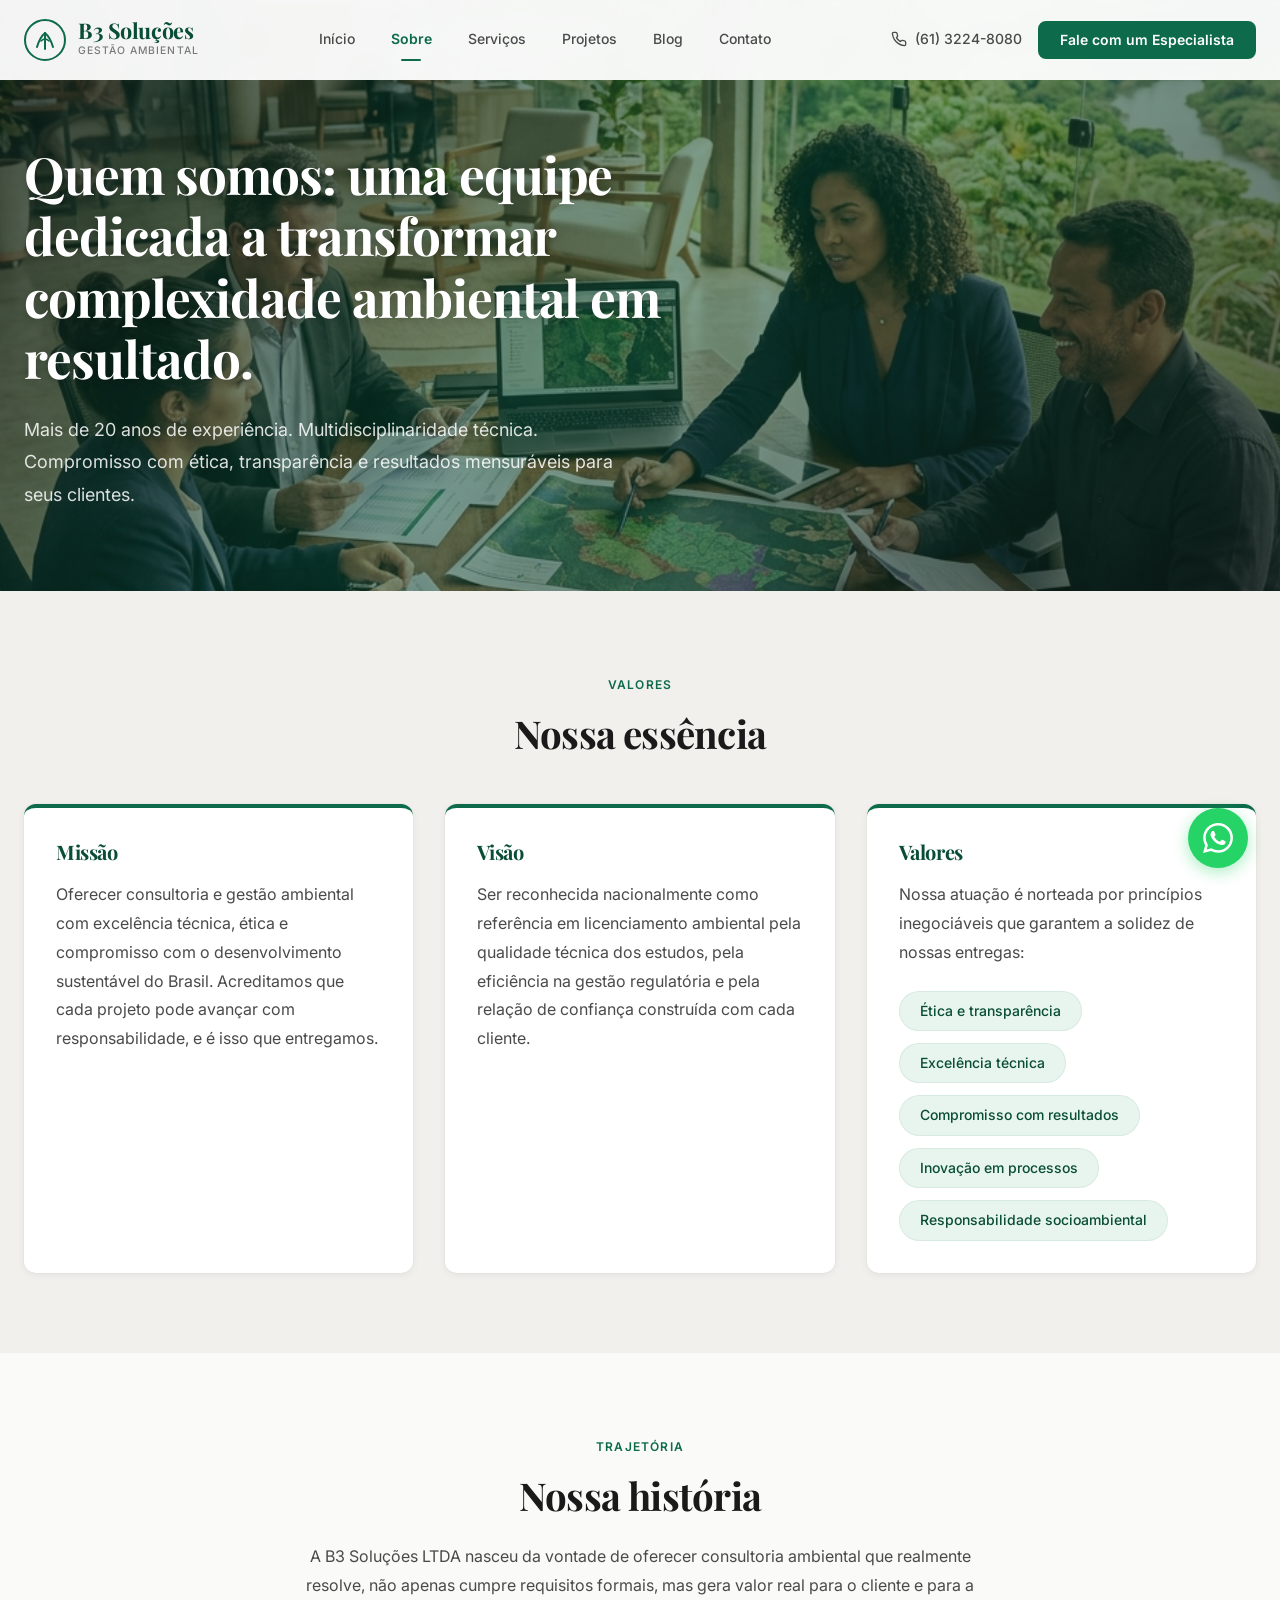
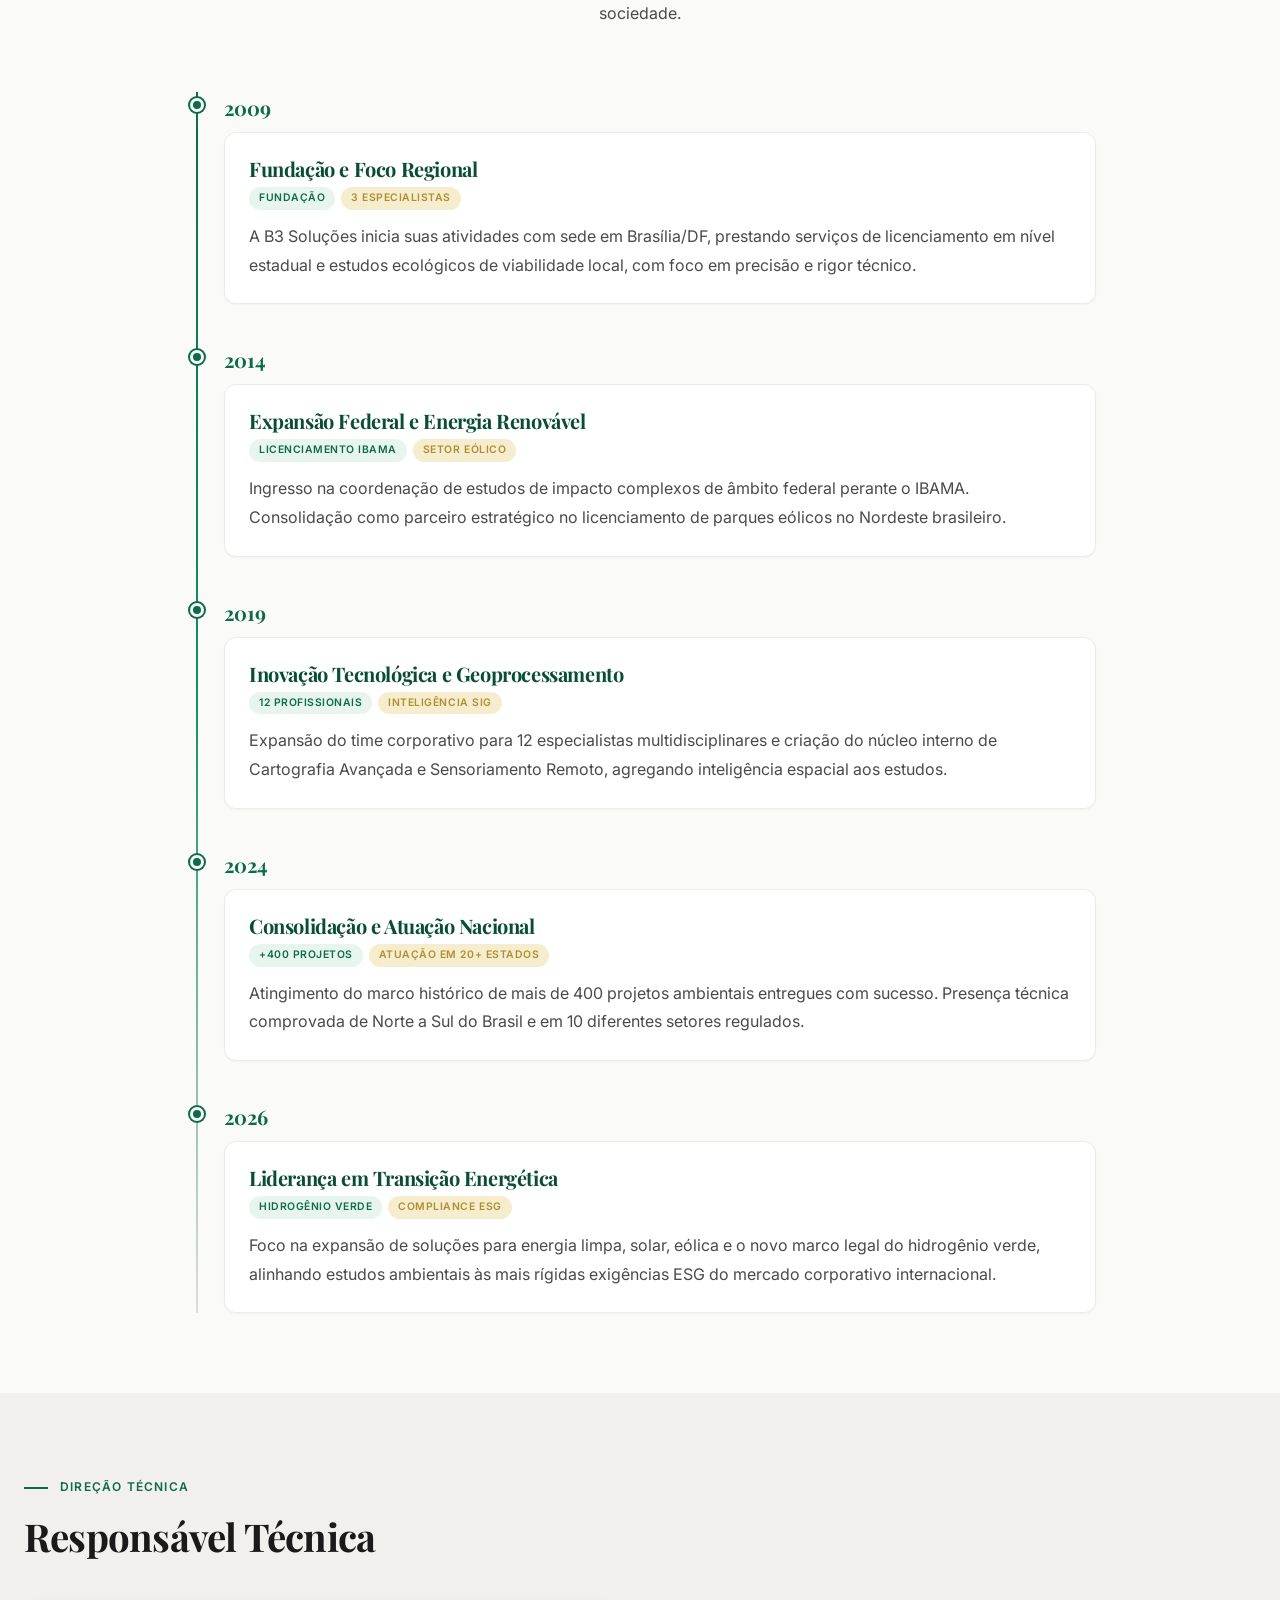
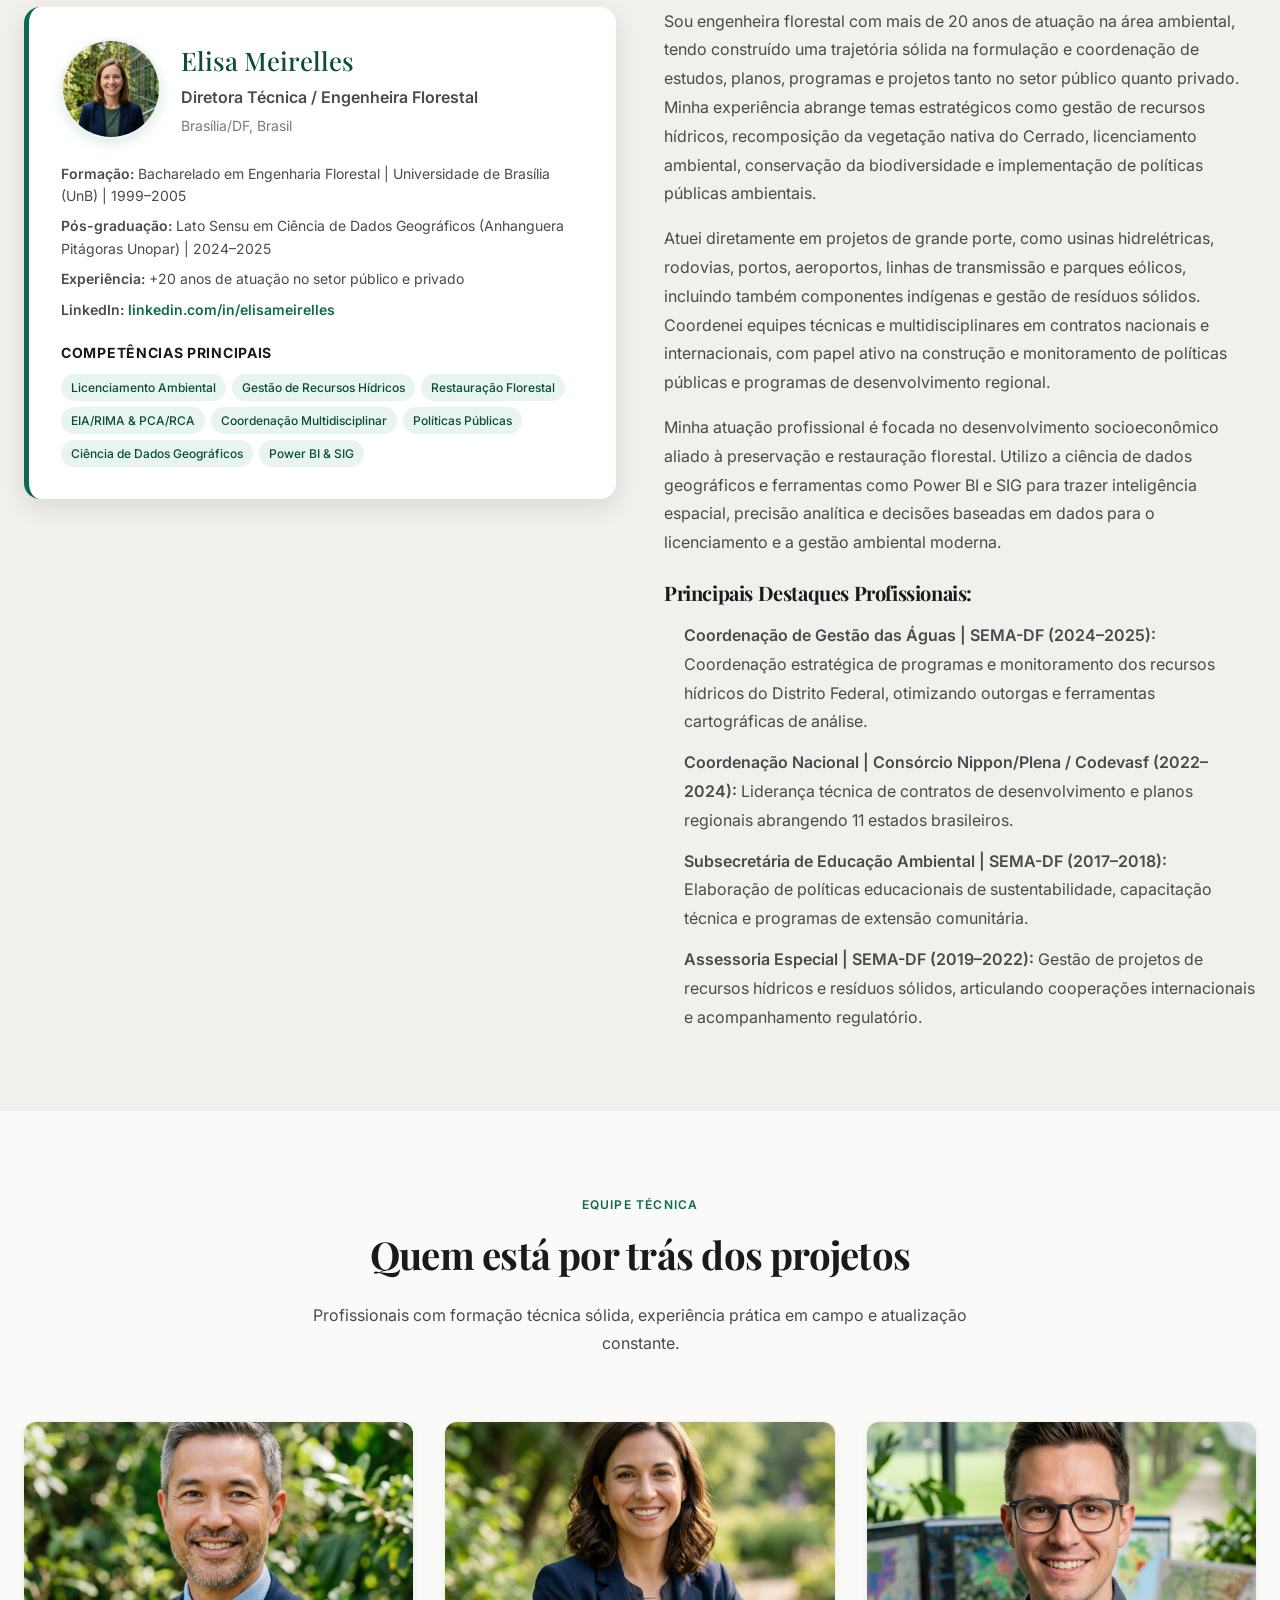
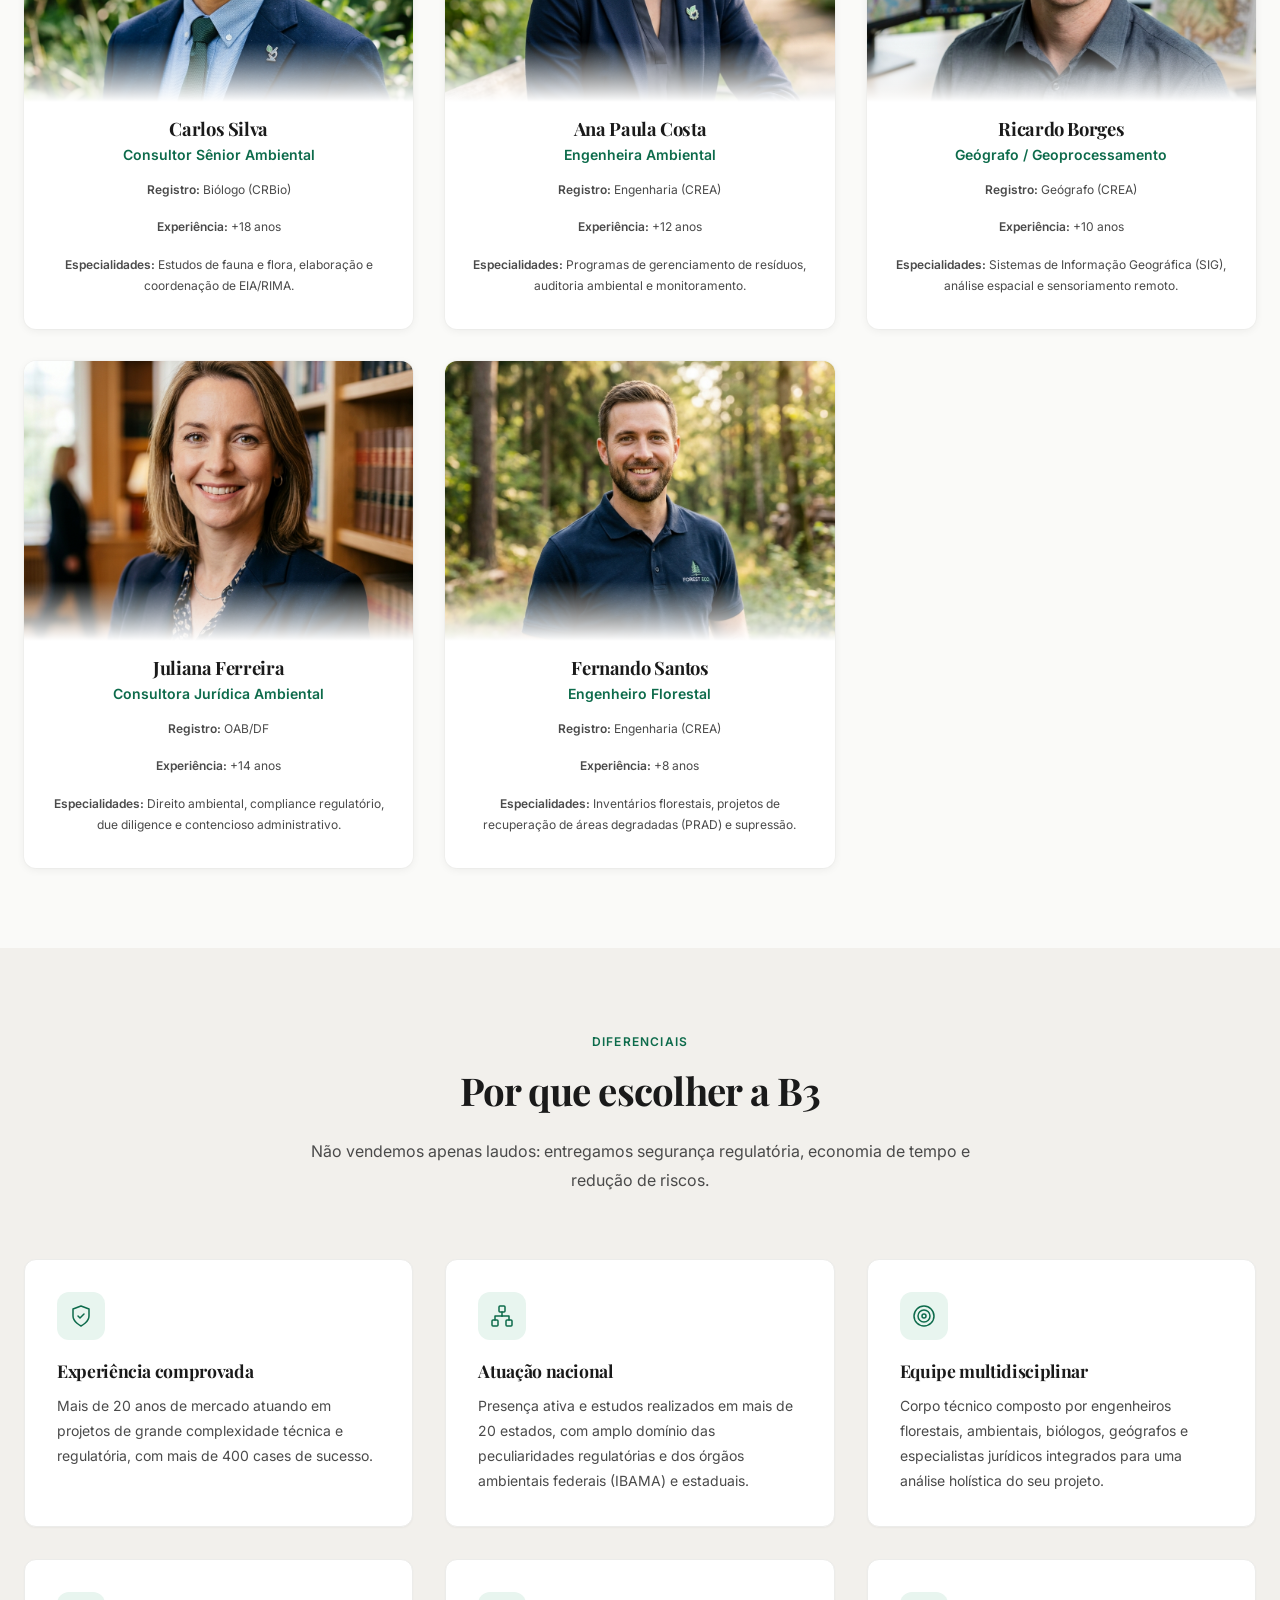
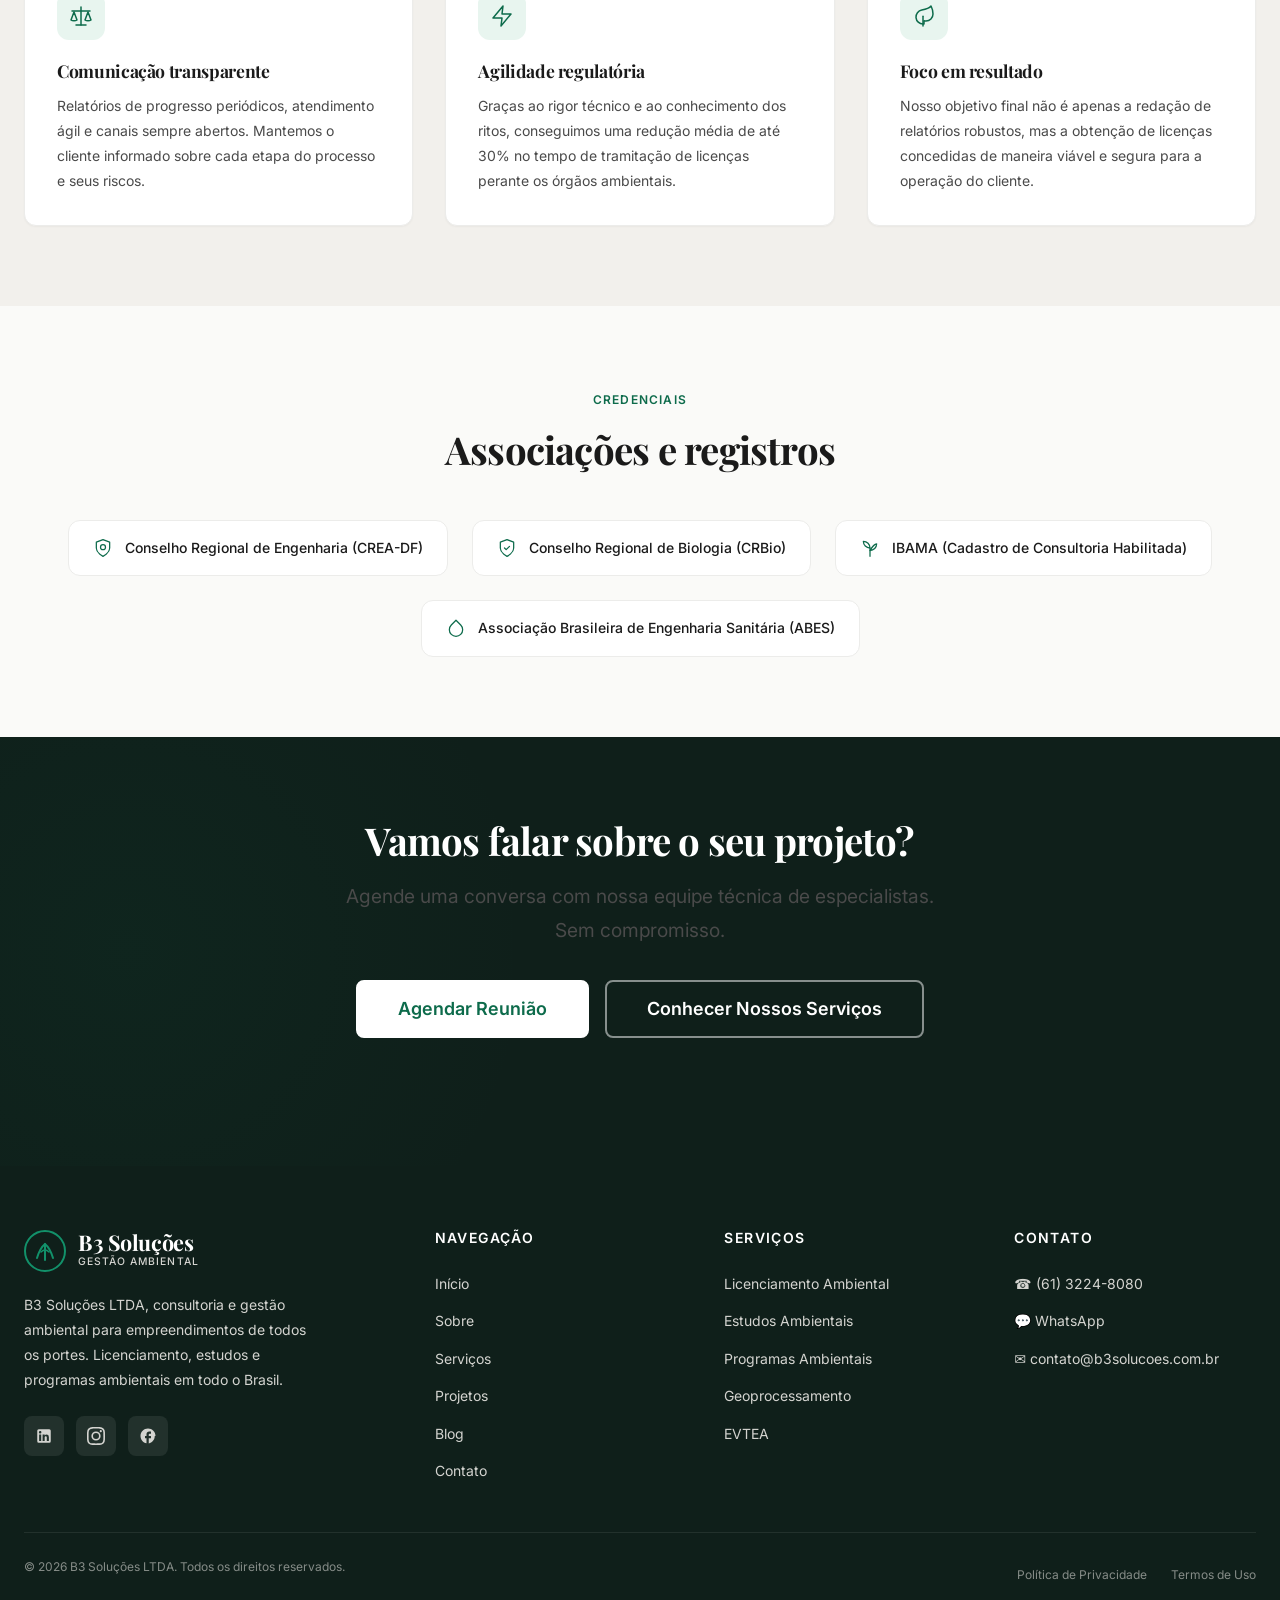
==== commit 8785b62c: "Upgrade about page layout, timeline cards, team portraits, and remove em-dashes from text" ====
--- a/sobre.html
+++ b/sobre.html
@@ -123,63 +123,73 @@
         <div class="section-header centered reveal">
           <p class="section-label">Trajetória</p>
           <h2>Nossa história</h2>
-          <p class="section-subtitle" style="margin-top: 1rem;">A B3 Soluções LTDA nasceu da vontade de oferecer consultoria ambiental que realmente resolve — não apenas cumpre requisitos formais, mas gera valor real para o cliente e para a sociedade.</p>
+          <p class="section-subtitle" style="margin-top: 1rem;">A B3 Soluções LTDA nasceu da vontade de oferecer consultoria ambiental que realmente resolve, não apenas cumpre requisitos formais, mas gera valor real para o cliente e para a sociedade.</p>
         </div>
 
         <div class="timeline reveal" style="margin-top: 4rem;">
           <!-- 2009 -->
           <div class="timeline-item">
             <div class="timeline-year">2009</div>
-            <h4 style="font-family: var(--font-serif); font-size: 1.25rem; color: var(--color-primary-dark); margin: 0 0 6px 0;">Fundação e Foco Regional</h4>
-            <div style="margin-bottom: var(--space-3); display: flex; gap: 6px;">
-              <span class="badge" style="padding: 3px 10px; font-size: 0.65rem;">Fundação</span>
-              <span class="badge badge-accent" style="padding: 3px 10px; font-size: 0.65rem;">3 Especialistas</span>
-            </div>
-            <div class="timeline-text">A B3 Soluções inicia suas atividades com sede em Brasília/DF, prestando serviços de licenciamento em nível estadual e estudos ecológicos de viabilidade local, com foco em precisão e rigor técnico.</div>
+            <div class="timeline-content-card">
+              <h4 style="font-family: var(--font-serif); font-size: 1.25rem; color: var(--color-primary-dark); margin: 0 0 6px 0;">Fundação e Foco Regional</h4>
+              <div style="margin-bottom: var(--space-3); display: flex; gap: 6px;">
+                <span class="badge" style="padding: 3px 10px; font-size: 0.65rem;">Fundação</span>
+                <span class="badge badge-accent" style="padding: 3px 10px; font-size: 0.65rem;">3 Especialistas</span>
+              </div>
+              <div class="timeline-text">A B3 Soluções inicia suas atividades com sede em Brasília/DF, prestando serviços de licenciamento em nível estadual e estudos ecológicos de viabilidade local, com foco em precisão e rigor técnico.</div>
+            </div>
           </div>
           
           <!-- 2014 -->
           <div class="timeline-item">
             <div class="timeline-year">2014</div>
-            <h4 style="font-family: var(--font-serif); font-size: 1.25rem; color: var(--color-primary-dark); margin: 0 0 6px 0;">Expansão Federal e Energia Renovável</h4>
-            <div style="margin-bottom: var(--space-3); display: flex; gap: 6px;">
-              <span class="badge" style="padding: 3px 10px; font-size: 0.65rem;">Licenciamento IBAMA</span>
-              <span class="badge badge-accent" style="padding: 3px 10px; font-size: 0.65rem;">Setor Eólico</span>
-            </div>
-            <div class="timeline-text">Ingresso na coordenação de estudos de impacto complexos de âmbito federal perante o IBAMA. Consolidação como parceiro estratégico no licenciamento de parques eólicos no Nordeste brasileiro.</div>
+            <div class="timeline-content-card">
+              <h4 style="font-family: var(--font-serif); font-size: 1.25rem; color: var(--color-primary-dark); margin: 0 0 6px 0;">Expansão Federal e Energia Renovável</h4>
+              <div style="margin-bottom: var(--space-3); display: flex; gap: 6px;">
+                <span class="badge" style="padding: 3px 10px; font-size: 0.65rem;">Licenciamento IBAMA</span>
+                <span class="badge badge-accent" style="padding: 3px 10px; font-size: 0.65rem;">Setor Eólico</span>
+              </div>
+              <div class="timeline-text">Ingresso na coordenação de estudos de impacto complexos de âmbito federal perante o IBAMA. Consolidação como parceiro estratégico no licenciamento de parques eólicos no Nordeste brasileiro.</div>
+            </div>
           </div>
           
           <!-- 2019 -->
           <div class="timeline-item">
             <div class="timeline-year">2019</div>
-            <h4 style="font-family: var(--font-serif); font-size: 1.25rem; color: var(--color-primary-dark); margin: 0 0 6px 0;">Inovação Tecnológica e Geoprocessamento</h4>
-            <div style="margin-bottom: var(--space-3); display: flex; gap: 6px;">
-              <span class="badge" style="padding: 3px 10px; font-size: 0.65rem;">12 Profissionais</span>
-              <span class="badge badge-accent" style="padding: 3px 10px; font-size: 0.65rem;">Inteligência SIG</span>
-            </div>
-            <div class="timeline-text">Expansão do time corporativo para 12 especialistas multidisciplinares e criação do núcleo interno de Cartografia Avançada e Sensoriamento Remoto, agregando inteligência espacial aos estudos.</div>
+            <div class="timeline-content-card">
+              <h4 style="font-family: var(--font-serif); font-size: 1.25rem; color: var(--color-primary-dark); margin: 0 0 6px 0;">Inovação Tecnológica e Geoprocessamento</h4>
+              <div style="margin-bottom: var(--space-3); display: flex; gap: 6px;">
+                <span class="badge" style="padding: 3px 10px; font-size: 0.65rem;">12 Profissionais</span>
+                <span class="badge badge-accent" style="padding: 3px 10px; font-size: 0.65rem;">Inteligência SIG</span>
+              </div>
+              <div class="timeline-text">Expansão do time corporativo para 12 especialistas multidisciplinares e criação do núcleo interno de Cartografia Avançada e Sensoriamento Remoto, agregando inteligência espacial aos estudos.</div>
+            </div>
           </div>
           
           <!-- 2024 -->
           <div class="timeline-item">
             <div class="timeline-year">2024</div>
-            <h4 style="font-family: var(--font-serif); font-size: 1.25rem; color: var(--color-primary-dark); margin: 0 0 6px 0;">Consolidação e Atuação Nacional</h4>
-            <div style="margin-bottom: var(--space-3); display: flex; gap: 6px;">
-              <span class="badge" style="padding: 3px 10px; font-size: 0.65rem;">+400 Projetos</span>
-              <span class="badge badge-accent" style="padding: 3px 10px; font-size: 0.65rem;">Atuação em 20+ Estados</span>
-            </div>
-            <div class="timeline-text">Atingimento do marco histórico de mais de 400 projetos ambientais entregues com sucesso. Presença técnica comprovada de Norte a Sul do Brasil e em 10 diferentes setores regulados.</div>
+            <div class="timeline-content-card">
+              <h4 style="font-family: var(--font-serif); font-size: 1.25rem; color: var(--color-primary-dark); margin: 0 0 6px 0;">Consolidação e Atuação Nacional</h4>
+              <div style="margin-bottom: var(--space-3); display: flex; gap: 6px;">
+                <span class="badge" style="padding: 3px 10px; font-size: 0.65rem;">+400 Projetos</span>
+                <span class="badge badge-accent" style="padding: 3px 10px; font-size: 0.65rem;">Atuação em 20+ Estados</span>
+              </div>
+              <div class="timeline-text">Atingimento do marco histórico de mais de 400 projetos ambientais entregues com sucesso. Presença técnica comprovada de Norte a Sul do Brasil e em 10 diferentes setores regulados.</div>
+            </div>
           </div>
           
           <!-- 2026 -->
           <div class="timeline-item">
             <div class="timeline-year">2026</div>
-            <h4 style="font-family: var(--font-serif); font-size: 1.25rem; color: var(--color-primary-dark); margin: 0 0 6px 0;">Liderança em Transição Energética</h4>
-            <div style="margin-bottom: var(--space-3); display: flex; gap: 6px;">
-              <span class="badge" style="padding: 3px 10px; font-size: 0.65rem;">Hidrogênio Verde</span>
-              <span class="badge badge-accent" style="padding: 3px 10px; font-size: 0.65rem;">Compliance ESG</span>
-            </div>
-            <div class="timeline-text">Foco na expansão de soluções para energia limpa, solar, eólica e o novo marco legal do hidrogênio verde, alinhando estudos ambientais às mais rígidas exigências ESG do mercado corporativo internacional.</div>
+            <div class="timeline-content-card">
+              <h4 style="font-family: var(--font-serif); font-size: 1.25rem; color: var(--color-primary-dark); margin: 0 0 6px 0;">Liderança em Transição Energética</h4>
+              <div style="margin-bottom: var(--space-3); display: flex; gap: 6px;">
+                <span class="badge" style="padding: 3px 10px; font-size: 0.65rem;">Hidrogênio Verde</span>
+                <span class="badge badge-accent" style="padding: 3px 10px; font-size: 0.65rem;">Compliance ESG</span>
+              </div>
+              <div class="timeline-text">Foco na expansão de soluções para energia limpa, solar, eólica e o novo marco legal do hidrogênio verde, alinhando estudos ambientais às mais rígidas exigências ESG do mercado corporativo internacional.</div>
+            </div>
           </div>
         </div>
       </div>
@@ -197,8 +207,8 @@
           <!-- LEFT COLUMN - Professional Card -->
           <div style="background: var(--color-surface); padding: var(--space-8); border-radius: var(--radius-xl); box-shadow: var(--shadow-lg); border-left: 5px solid var(--color-primary);">
             <div style="display: flex; align-items: center; gap: var(--space-5); margin-bottom: var(--space-6);">
-              <div style="width: 100px; height: 100px; border-radius: var(--radius-full); background: var(--color-primary); color: white; display: flex; align-items: center; justify-content: center; font-family: var(--font-serif); font-weight: var(--fw-bold); font-size: 2.2rem; flex-shrink: 0; box-shadow: 0 4px 10px rgba(13, 107, 75, 0.2);">
-                EM
+              <div class="bio-avatar">
+                <img src="images/team/elisa_meirelles.png" alt="Elisa Meirelles" style="width: 100%; height: 100%; object-fit: cover;">
               </div>
               <div>
                 <h3 style="font-family: var(--font-serif); font-size: 1.6rem; color: var(--color-primary-dark); margin: 0 0 var(--space-1) 0;">Elisa Meirelles</h3>
@@ -209,7 +219,7 @@
 
             <div style="margin-bottom: var(--space-6); font-size: var(--fs-small); line-height: 1.6; color: var(--color-text-secondary);">
               <p style="margin: 0 0 8px 0;"><strong>Formação:</strong> Bacharelado em Engenharia Florestal | Universidade de Brasília (UnB) | 1999–2005</p>
-              <p style="margin: 0 0 8px 0;"><strong>Pós-graduação:</strong> Lato Sensu em Ciência de Dados Geográficos — Anhanguera Pitágoras Unopar | 2024–2025</p>
+              <p style="margin: 0 0 8px 0;"><strong>Pós-graduação:</strong> Lato Sensu em Ciência de Dados Geográficos (Anhanguera Pitágoras Unopar) | 2024–2025</p>
               <p style="margin: 0 0 8px 0;"><strong>Experiência:</strong> +20 anos de atuação no setor público e privado</p>
               <p style="margin: 0;"><strong>LinkedIn:</strong> <a href="https://linkedin.com/in/elisameirelles" target="_blank" rel="noopener" style="color: var(--color-primary); font-weight: var(--fw-semibold); text-decoration: none;">linkedin.com/in/elisameirelles</a></p>
             </div>
@@ -237,10 +247,10 @@
             
             <h4 style="font-family: var(--font-serif); font-size: 1.25rem; color: var(--color-text); margin-bottom: var(--space-4);">Principais Destaques Profissionais:</h4>
             <ul style="padding-left: var(--space-5); display: flex; flex-direction: column; gap: var(--space-3);">
-              <li><strong>Coordenação de Gestão das Águas — SEMA-DF (2024–2025):</strong> Coordenação estratégica de programas e monitoramento dos recursos hídricos do Distrito Federal, otimizando outorgas e ferramentas cartográficas de análise.</li>
-              <li><strong>Coordenação Nacional — Consórcio Nippon/Plena / Codevasf (2022–2024):</strong> Liderança técnica de contratos de desenvolvimento e planos regionais abrangendo 11 estados brasileiros.</li>
-              <li><strong>Subsecretária de Educação Ambiental — SEMA-DF (2017–2018):</strong> Elaboração de políticas educacionais de sustentabilidade, capacitação técnica e programas de extensão comunitária.</li>
-              <li><strong>Assessoria Especial — SEMA-DF (2019–2022):</strong> Gestão de projetos de recursos hídricos e resíduos sólidos, articulando cooperações internacionais e acompanhamento regulatório.</li>
+              <li><strong>Coordenação de Gestão das Águas | SEMA-DF (2024–2025):</strong> Coordenação estratégica de programas e monitoramento dos recursos hídricos do Distrito Federal, otimizando outorgas e ferramentas cartográficas de análise.</li>
+              <li><strong>Coordenação Nacional | Consórcio Nippon/Plena / Codevasf (2022–2024):</strong> Liderança técnica de contratos de desenvolvimento e planos regionais abrangendo 11 estados brasileiros.</li>
+              <li><strong>Subsecretária de Educação Ambiental | SEMA-DF (2017–2018):</strong> Elaboração de políticas educacionais de sustentabilidade, capacitação técnica e programas de extensão comunitária.</li>
+              <li><strong>Assessoria Especial | SEMA-DF (2019–2022):</strong> Gestão de projetos de recursos hídricos e resíduos sólidos, articulando cooperações internacionais e acompanhamento regulatório.</li>
             </ul>
           </div>
         </div>
@@ -258,11 +268,9 @@
 
         <div class="grid grid-3 reveal" style="margin-top: 4rem;">
           <!-- Carlos Silva -->
-          <div class="card-team" style="background: var(--color-surface); border: 1px solid var(--color-border-light); border-radius: var(--radius-lg); overflow: hidden; box-shadow: var(--shadow-card); transition: var(--transition-base);">
-            <div style="background: var(--color-primary-lighter); height: 180px; display: flex; align-items: center; justify-content: center; position: relative;">
-              <div style="width: 80px; height: 80px; border-radius: var(--radius-full); background: var(--color-primary-dark); color: white; display: flex; align-items: center; justify-content: center; font-family: var(--font-serif); font-size: 1.8rem; font-weight: var(--fw-bold);">
-                CS
-              </div>
+          <div class="card-team">
+            <div class="card-photo">
+              <img src="images/team/carlos_silva.png" alt="Carlos Silva">
             </div>
             <div class="card-body">
               <h4>Carlos Silva</h4>
@@ -276,11 +284,9 @@
           </div>
 
           <!-- Ana Paula Costa -->
-          <div class="card-team" style="background: var(--color-surface); border: 1px solid var(--color-border-light); border-radius: var(--radius-lg); overflow: hidden; box-shadow: var(--shadow-card); transition: var(--transition-base);">
-            <div style="background: var(--color-primary-lighter); height: 180px; display: flex; align-items: center; justify-content: center; position: relative;">
-              <div style="width: 80px; height: 80px; border-radius: var(--radius-full); background: #0b5e43; color: white; display: flex; align-items: center; justify-content: center; font-family: var(--font-serif); font-size: 1.8rem; font-weight: var(--fw-bold);">
-                AC
-              </div>
+          <div class="card-team">
+            <div class="card-photo">
+              <img src="images/team/ana_paula_costa.png" alt="Ana Paula Costa">
             </div>
             <div class="card-body">
               <h4>Ana Paula Costa</h4>
@@ -294,11 +300,9 @@
           </div>
 
           <!-- Ricardo Borges -->
-          <div class="card-team" style="background: var(--color-surface); border: 1px solid var(--color-border-light); border-radius: var(--radius-lg); overflow: hidden; box-shadow: var(--shadow-card); transition: var(--transition-base);">
-            <div style="background: var(--color-primary-lighter); height: 180px; display: flex; align-items: center; justify-content: center; position: relative;">
-              <div style="width: 80px; height: 80px; border-radius: var(--radius-full); background: #168c68; color: white; display: flex; align-items: center; justify-content: center; font-family: var(--font-serif); font-size: 1.8rem; font-weight: var(--fw-bold);">
-                RB
-              </div>
+          <div class="card-team">
+            <div class="card-photo">
+              <img src="images/team/ricardo_borges.png" alt="Ricardo Borges">
             </div>
             <div class="card-body">
               <h4>Ricardo Borges</h4>
@@ -312,11 +316,9 @@
           </div>
 
           <!-- Juliana Ferreira -->
-          <div class="card-team" style="background: var(--color-surface); border: 1px solid var(--color-border-light); border-radius: var(--radius-lg); overflow: hidden; box-shadow: var(--shadow-card); transition: var(--transition-base);">
-            <div style="background: var(--color-primary-lighter); height: 180px; display: flex; align-items: center; justify-content: center; position: relative;">
-              <div style="width: 80px; height: 80px; border-radius: var(--radius-full); background: #064530; color: white; display: flex; align-items: center; justify-content: center; font-family: var(--font-serif); font-size: 1.8rem; font-weight: var(--fw-bold);">
-                JF
-              </div>
+          <div class="card-team">
+            <div class="card-photo">
+              <img src="images/team/juliana_ferreira.png" alt="Juliana Ferreira">
             </div>
             <div class="card-body">
               <h4>Juliana Ferreira</h4>
@@ -330,11 +332,9 @@
           </div>
 
           <!-- Fernando Santos -->
-          <div class="card-team" style="background: var(--color-surface); border: 1px solid var(--color-border-light); border-radius: var(--radius-lg); overflow: hidden; box-shadow: var(--shadow-card); transition: var(--transition-base);">
-            <div style="background: var(--color-primary-lighter); height: 180px; display: flex; align-items: center; justify-content: center; position: relative;">
-              <div style="width: 80px; height: 80px; border-radius: var(--radius-full); background: #1c9c72; color: white; display: flex; align-items: center; justify-content: center; font-family: var(--font-serif); font-size: 1.8rem; font-weight: var(--fw-bold);">
-                FS
-              </div>
+          <div class="card-team">
+            <div class="card-photo">
+              <img src="images/team/fernando_santos.png" alt="Fernando Santos">
             </div>
             <div class="card-body">
               <h4>Fernando Santos</h4>
@@ -356,7 +356,7 @@
         <div class="section-header centered reveal">
           <p class="section-label">Diferenciais</p>
           <h2>Por que escolher a B3</h2>
-          <p class="section-subtitle">Não vendemos apenas laudos — entregamos segurança regulatória, economia de tempo e redução de riscos.</p>
+          <p class="section-subtitle">Não vendemos apenas laudos: entregamos segurança regulatória, economia de tempo e redução de riscos.</p>
         </div>
 
         <div class="grid grid-3 reveal" style="margin-top: 4rem;">
@@ -477,7 +477,7 @@
               <span class="logo-tagline">Gestão Ambiental</span>
             </span>
           </a>
-          <p>B3 Soluções LTDA — Consultoria e gestão ambiental para empreendimentos de todos os portes. Licenciamento, estudos e programas ambientais em todo o Brasil.</p>
+          <p>B3 Soluções LTDA, consultoria e gestão ambiental para empreendimentos de todos os portes. Licenciamento, estudos e programas ambientais em todo o Brasil.</p>
           <div class="social-links">
             <a href="https://linkedin.com/in/elisameirelles" class="social-link" aria-label="LinkedIn" target="_blank" rel="noopener">
               <svg viewBox="0 0 24 24" fill="currentColor"><path d="M19 3a2 2 0 0 1 2 2v14a2 2 0 0 1-2 2H5a2 2 0 0 1-2-2V5a2 2 0 0 1 2-2h14m-.5 15.5v-5.3a3.26 3.26 0 0 0-3.26-3.26c-.85 0-1.84.52-2.32 1.3v-1.11h-2.79v8.37h2.79v-4.93c0-.77.62-1.4 1.39-1.4a1.4 1.4 0 0 1 1.4 1.4v4.93h2.79M6.88 8.56a1.68 1.68 0 0 0 1.68-1.68c0-.93-.75-1.69-1.68-1.69a1.69 1.69 0 0 0-1.69 1.69c0 .93.76 1.68 1.69 1.68m1.39 9.94v-8.37H5.5v8.37h2.77z"/></svg>
--- a/css/components.css
+++ b/css/components.css
@@ -647,16 +647,21 @@
   box-shadow: var(--shadow-xs);
   overflow: hidden;
   border: 1px solid var(--color-border-light);
-  transition: var(--transition-base);
+  border-left: 4px solid transparent;
+  transition: all var(--duration-normal) var(--ease-out);
 }
 
 .accordion-item:hover {
-  border-color: var(--color-primary-lighter);
+  transform: translateY(-2px);
+  border-color: var(--color-primary-light);
+  box-shadow: var(--shadow-md);
 }
 
 .accordion-item.active {
   box-shadow: var(--shadow-md);
   border-color: var(--color-primary);
+  border-left-color: var(--color-primary);
+  background: linear-gradient(135deg, var(--color-surface) 0%, rgba(var(--color-primary-rgb), 0.02) 100%);
 }
 
 .accordion-trigger {
@@ -680,13 +685,24 @@
 }
 
 .accordion-trigger .accordion-icon {
-  width: 24px;
-  height: 24px;
+  width: 32px;
+  height: 32px;
+  padding: 6px;
+  border-radius: var(--radius-full);
+  background: var(--color-surface-alt);
+  color: var(--color-text-secondary);
   flex-shrink: 0;
-  transition: transform var(--duration-normal) var(--ease-out);
+  transition: all var(--duration-normal) var(--ease-out);
+}
+
+.accordion-item:hover .accordion-trigger .accordion-icon {
+  background: var(--color-primary-lighter);
+  color: var(--color-primary);
 }
 
 .accordion-item.active .accordion-trigger .accordion-icon {
+  background: var(--color-primary);
+  color: white;
   transform: rotate(180deg);
 }
 
@@ -726,11 +742,22 @@
   display: inline-flex;
   align-items: center;
   gap: var(--space-1);
-  padding: 4px 12px;
-  font-size: var(--fs-small);
-  background: var(--color-surface-alt);
+  padding: 6px 14px;
+  font-size: var(--fs-small);
+  font-weight: var(--fw-medium);
+  background: var(--color-primary-lighter);
+  border: 1px solid rgba(var(--color-primary-rgb), 0.08);
   border-radius: var(--radius-full);
-  color: var(--color-text-secondary);
+  color: var(--color-primary-dark);
+  transition: all var(--duration-fast) var(--ease-out);
+}
+
+.accordion-content-inner ul li:hover {
+  background: var(--color-primary);
+  color: white;
+  border-color: var(--color-primary);
+  transform: translateY(-1px);
+  box-shadow: 0 4px 8px rgba(var(--color-primary-rgb), 0.15);
 }
 
 /* Trust Bar */
@@ -911,6 +938,7 @@
 .timeline-item {
   position: relative;
   padding-bottom: var(--space-10);
+  transition: var(--transition-base);
 }
 
 .timeline-item:last-child {
@@ -929,6 +957,13 @@
   border: 3px solid var(--color-bg);
   box-shadow: 0 0 0 2px var(--color-primary);
   z-index: 1;
+  transition: all var(--duration-normal) var(--ease-out);
+}
+
+.timeline-item:hover::before {
+  background: var(--color-accent);
+  box-shadow: 0 0 0 4px rgba(var(--color-primary-rgb), 0.2);
+  transform: scale(1.2);
 }
 
 .timeline-item .timeline-year {
@@ -939,10 +974,43 @@
   margin-bottom: var(--space-2);
 }
 
+.timeline-content-card {
+  background: var(--color-surface);
+  padding: var(--space-6);
+  border-radius: var(--radius-lg);
+  box-shadow: var(--shadow-xs);
+  border: 1px solid var(--color-border-light);
+  transition: all var(--duration-normal) var(--ease-out);
+}
+
+.timeline-item:hover .timeline-content-card {
+  transform: translateX(6px);
+  border-color: var(--color-primary-light);
+  box-shadow: var(--shadow-md);
+}
+
 .timeline-item .timeline-text {
   color: var(--color-text-secondary);
   font-size: var(--fs-body);
   line-height: var(--lh-relaxed);
+}
+
+/* Bio Avatar */
+.bio-avatar {
+  width: 100px;
+  height: 100px;
+  border-radius: var(--radius-full);
+  overflow: hidden;
+  box-shadow: 0 4px 12px rgba(13, 107, 75, 0.15);
+  flex-shrink: 0;
+  border: 2px solid var(--color-primary-lighter);
+  transition: all var(--duration-normal) var(--ease-out);
+}
+
+.bio-avatar:hover {
+  transform: scale(1.06);
+  border-color: var(--color-primary);
+  box-shadow: 0 8px 20px rgba(13, 107, 75, 0.25);
 }
 
 /* Differentials Card */
--- a/css/layout.css
+++ b/css/layout.css
@@ -573,9 +573,19 @@
   padding: 8px 20px;
   background: var(--color-primary-lighter);
   color: var(--color-primary-dark);
+  border: 1px solid rgba(var(--color-primary-rgb), 0.08);
   border-radius: var(--radius-full);
   font-size: var(--fs-small);
   font-weight: var(--fw-medium);
+  transition: all var(--duration-fast) var(--ease-out);
+}
+
+.values-list .value-tag:hover {
+  background: var(--color-primary);
+  color: white;
+  border-color: var(--color-primary);
+  transform: translateY(-1px);
+  box-shadow: 0 4px 8px rgba(var(--color-primary-rgb), 0.15);
 }
 
 @media (max-width: 768px) {
@@ -603,12 +613,15 @@
   font-size: var(--fs-small);
   font-weight: var(--fw-medium);
   color: var(--color-text);
-  transition: var(--transition-fast);
+  transition: all var(--duration-normal) var(--ease-out);
 }
 
 .cert-badge:hover {
   border-color: var(--color-primary);
-  box-shadow: var(--shadow-sm);
+  background: var(--color-primary-lighter);
+  box-shadow: var(--shadow-md);
+  transform: translateY(-2px);
+  color: var(--color-primary-dark);
 }
 
 .cert-badge svg {
@@ -617,4 +630,9 @@
   stroke: var(--color-primary);
   stroke-width: 1.5;
   fill: none;
-}
+  transition: transform var(--duration-fast) var(--ease-out);
+}
+
+.cert-badge:hover svg {
+  transform: scale(1.15);
+}
--- a/css/pages.css
+++ b/css/pages.css
@@ -193,7 +193,11 @@
   align-items: center;
   justify-content: center;
   flex-shrink: 0;
-  transition: var(--transition-fast);
+  transition: all var(--duration-normal) var(--ease-out);
+}
+
+.accordion-item:hover .service-icon {
+  background: var(--color-primary-light);
 }
 
 .accordion-item.active .service-icon {
@@ -204,18 +208,26 @@
   width: 24px;
   height: 24px;
   stroke: var(--color-primary);
-  stroke-width: 1.5;
+  stroke-width: 1.8;
   fill: none;
-  transition: var(--transition-fast);
+  transition: all var(--duration-normal) var(--ease-out);
+}
+
+.accordion-item:hover .service-icon svg {
+  stroke: var(--color-text-inverse);
+  transform: scale(1.1);
 }
 
 .accordion-item.active .service-icon svg {
-  stroke: white;
+  stroke: var(--color-text-inverse);
 }
 
 .service-accordion .accordion-content-inner {
   padding: 0 var(--space-8) var(--space-8);
   padding-left: calc(var(--space-8) + 48px + var(--space-4));
+  border-top: 1px solid rgba(var(--color-primary-rgb), 0.08);
+  padding-top: var(--space-6);
+  margin-top: var(--space-2);
 }
 
 @media (max-width: 768px) {
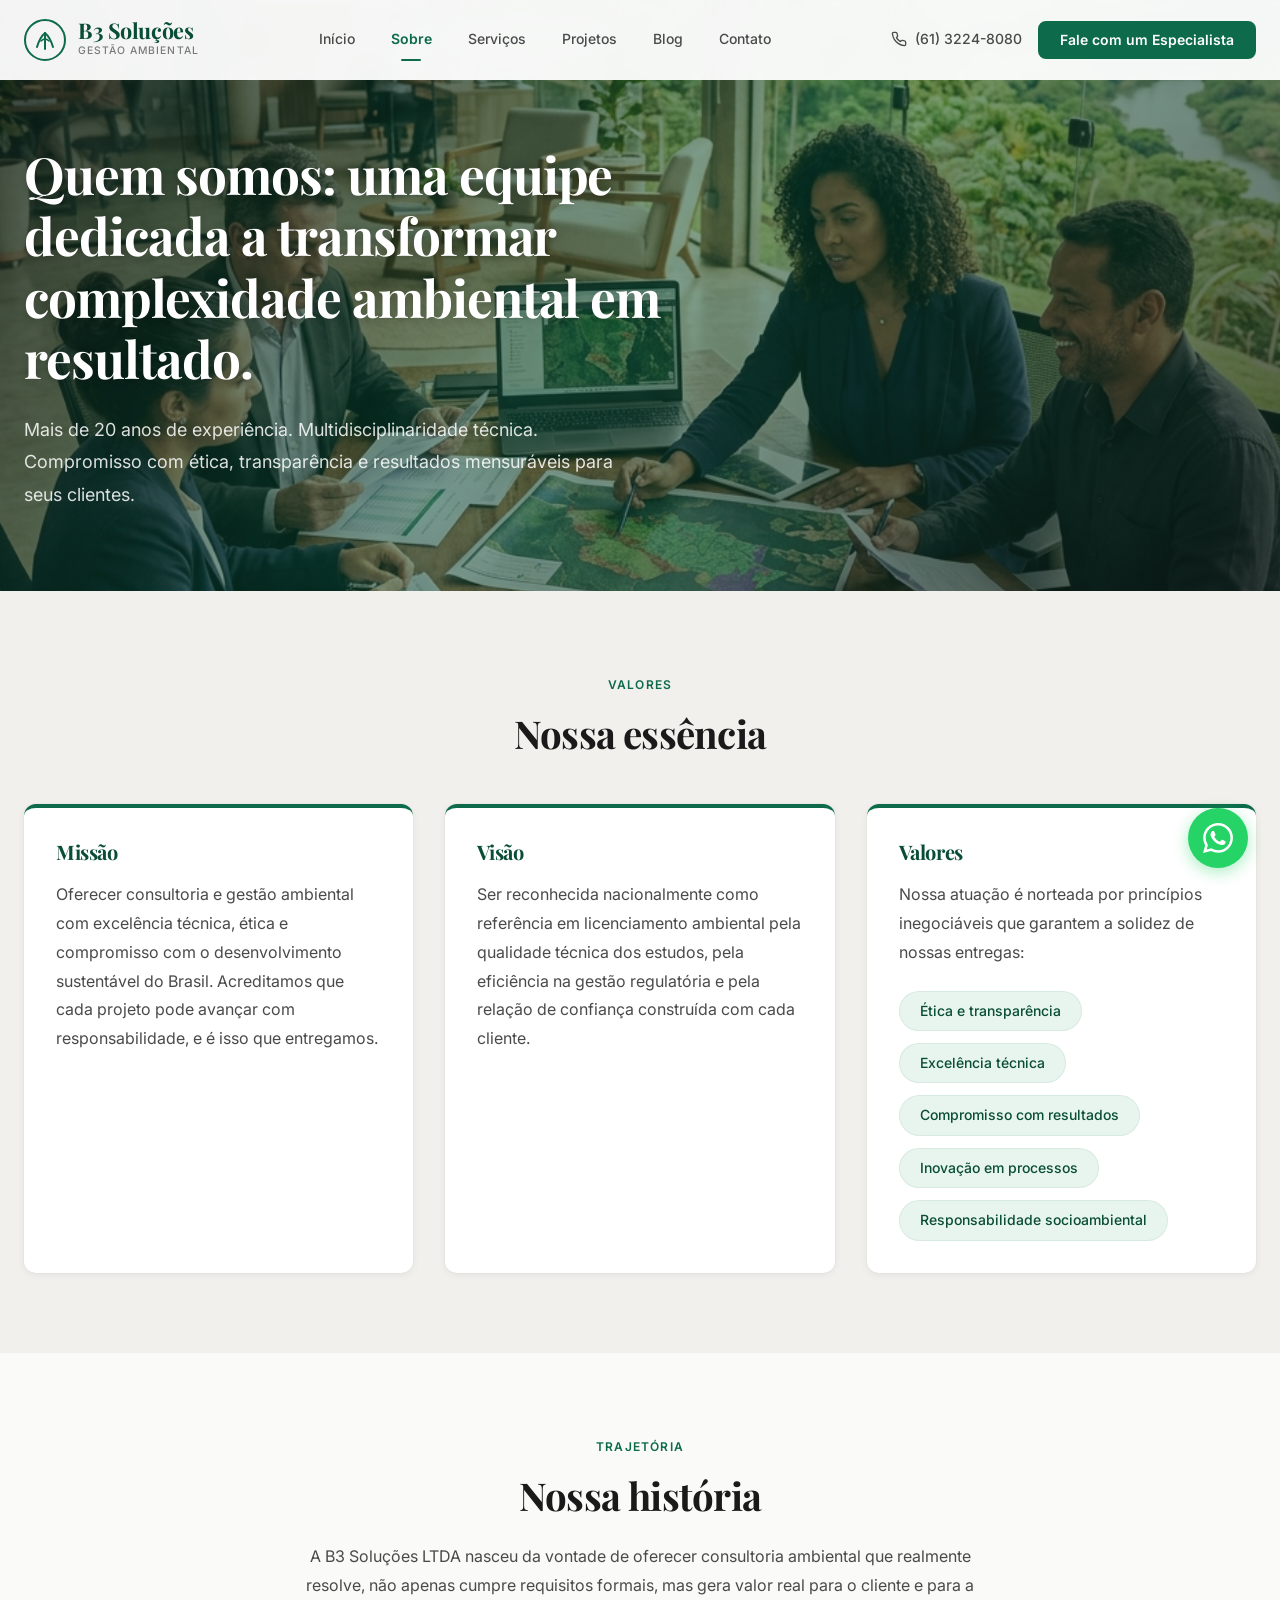
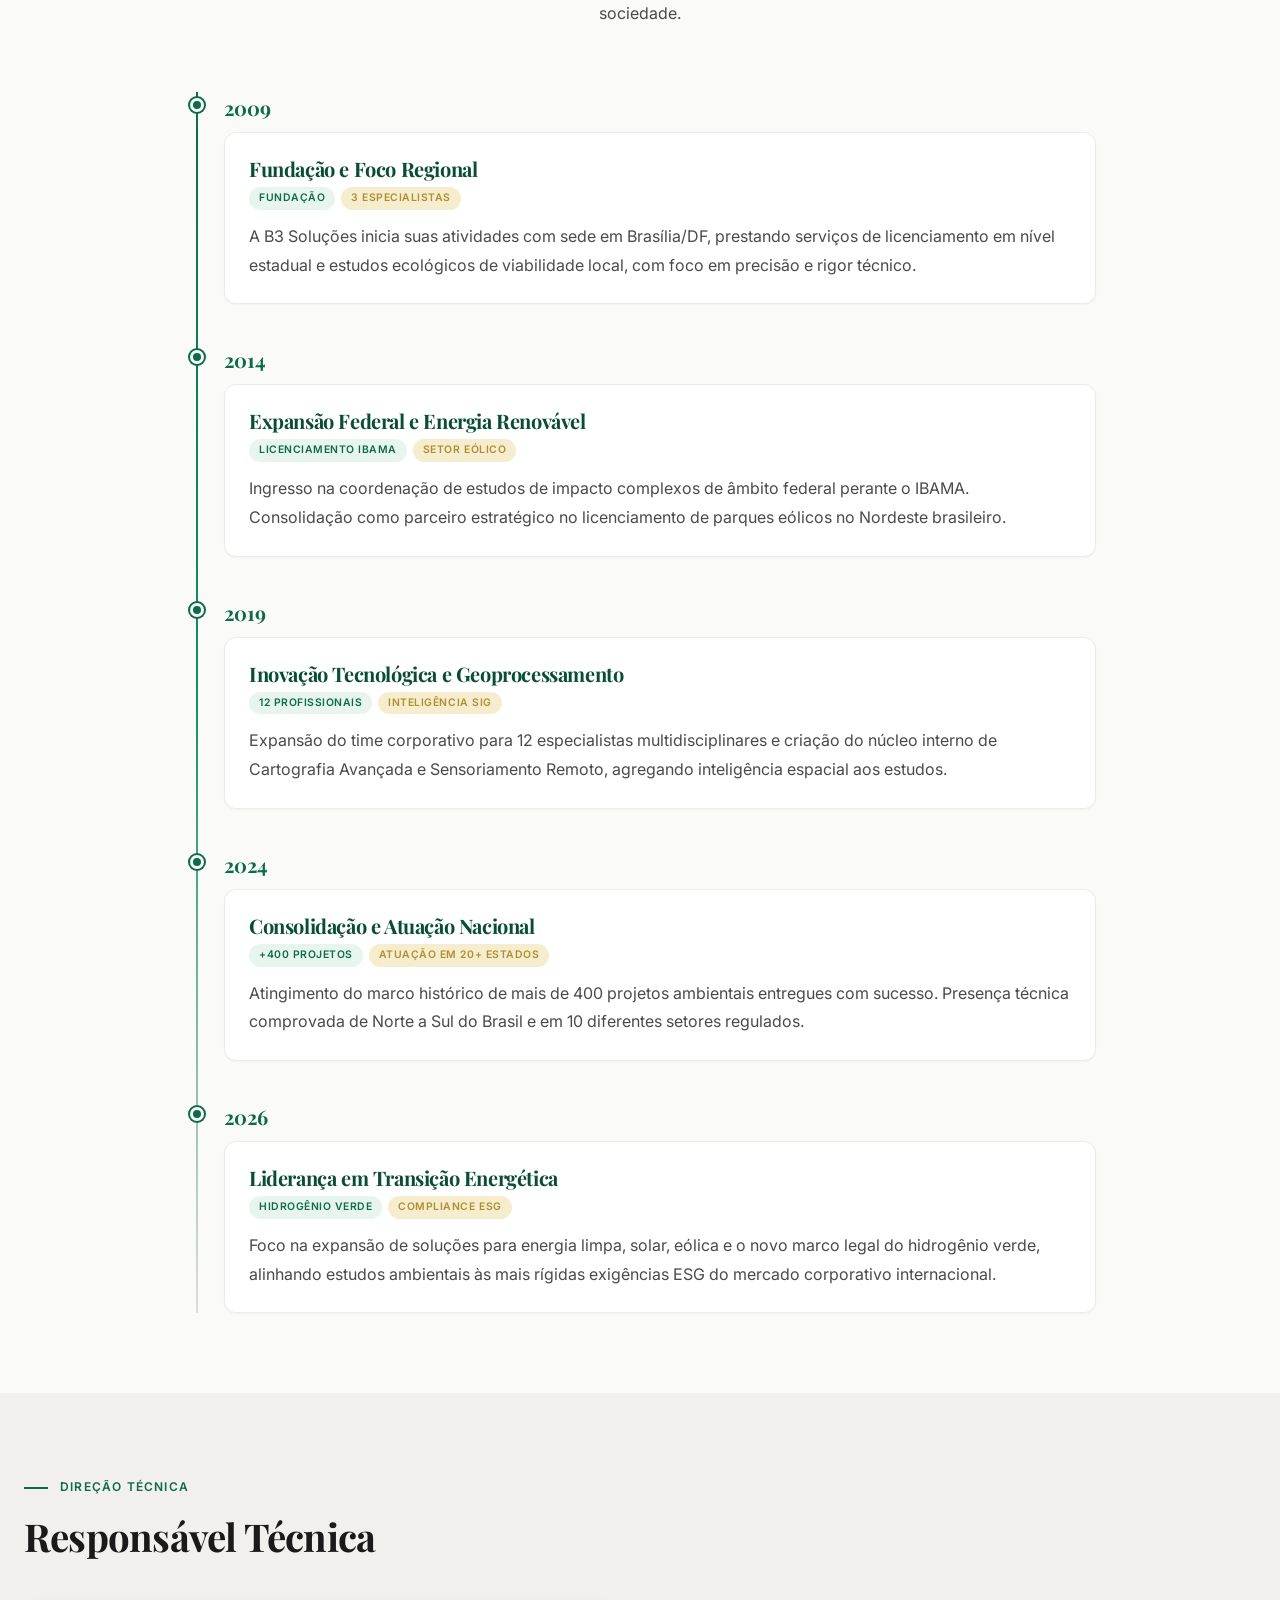
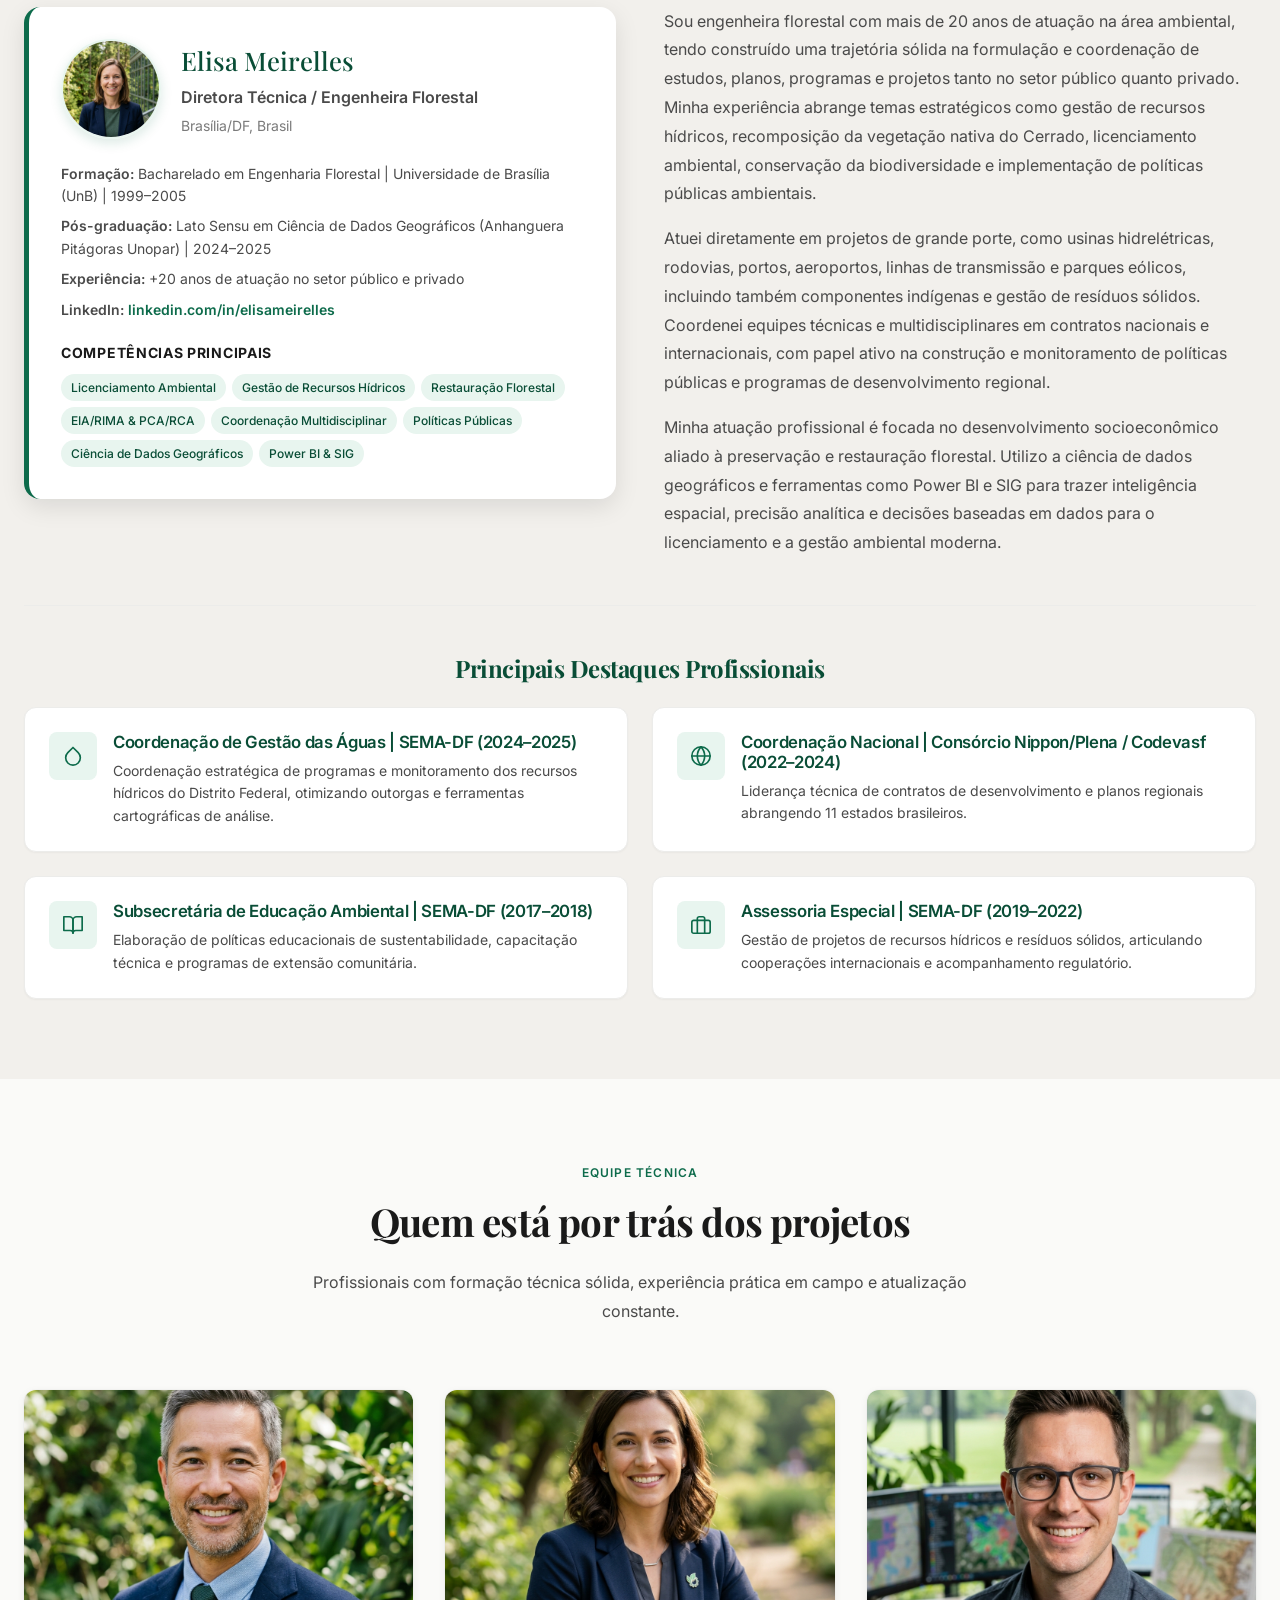
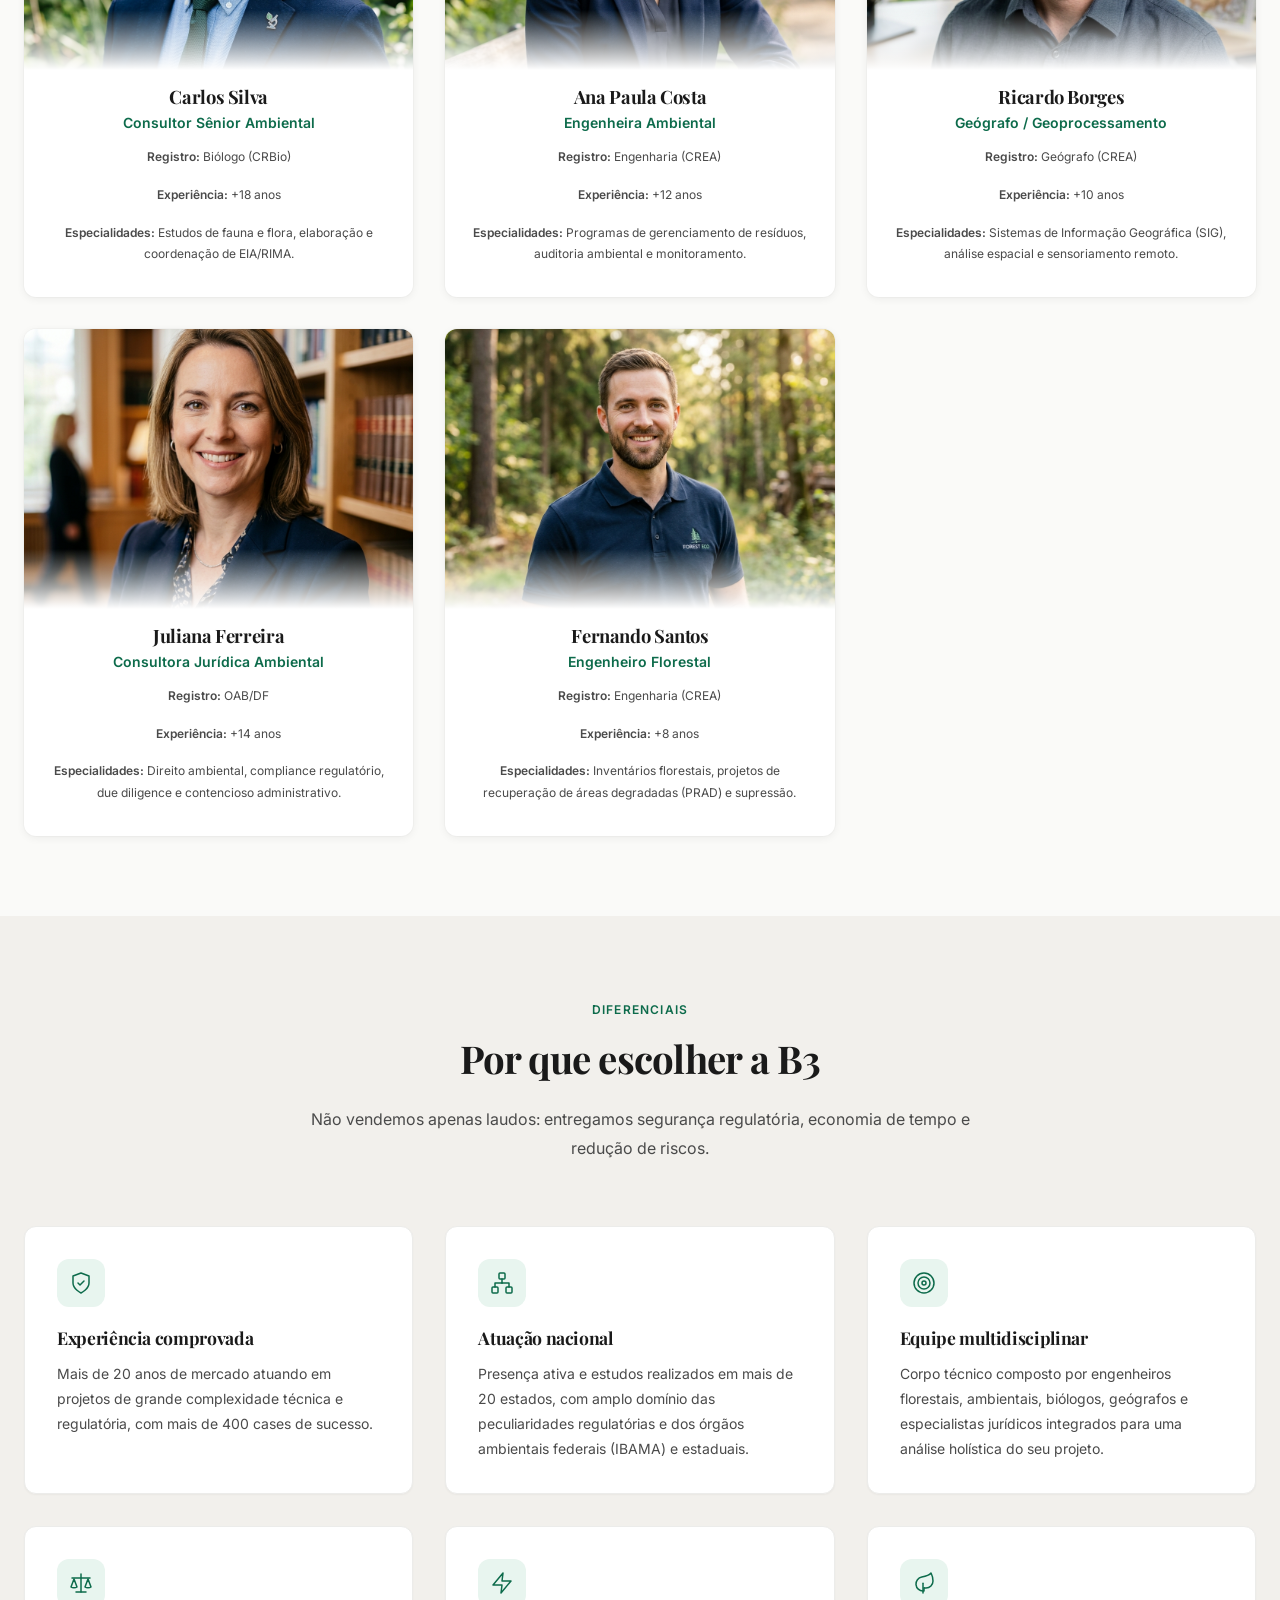
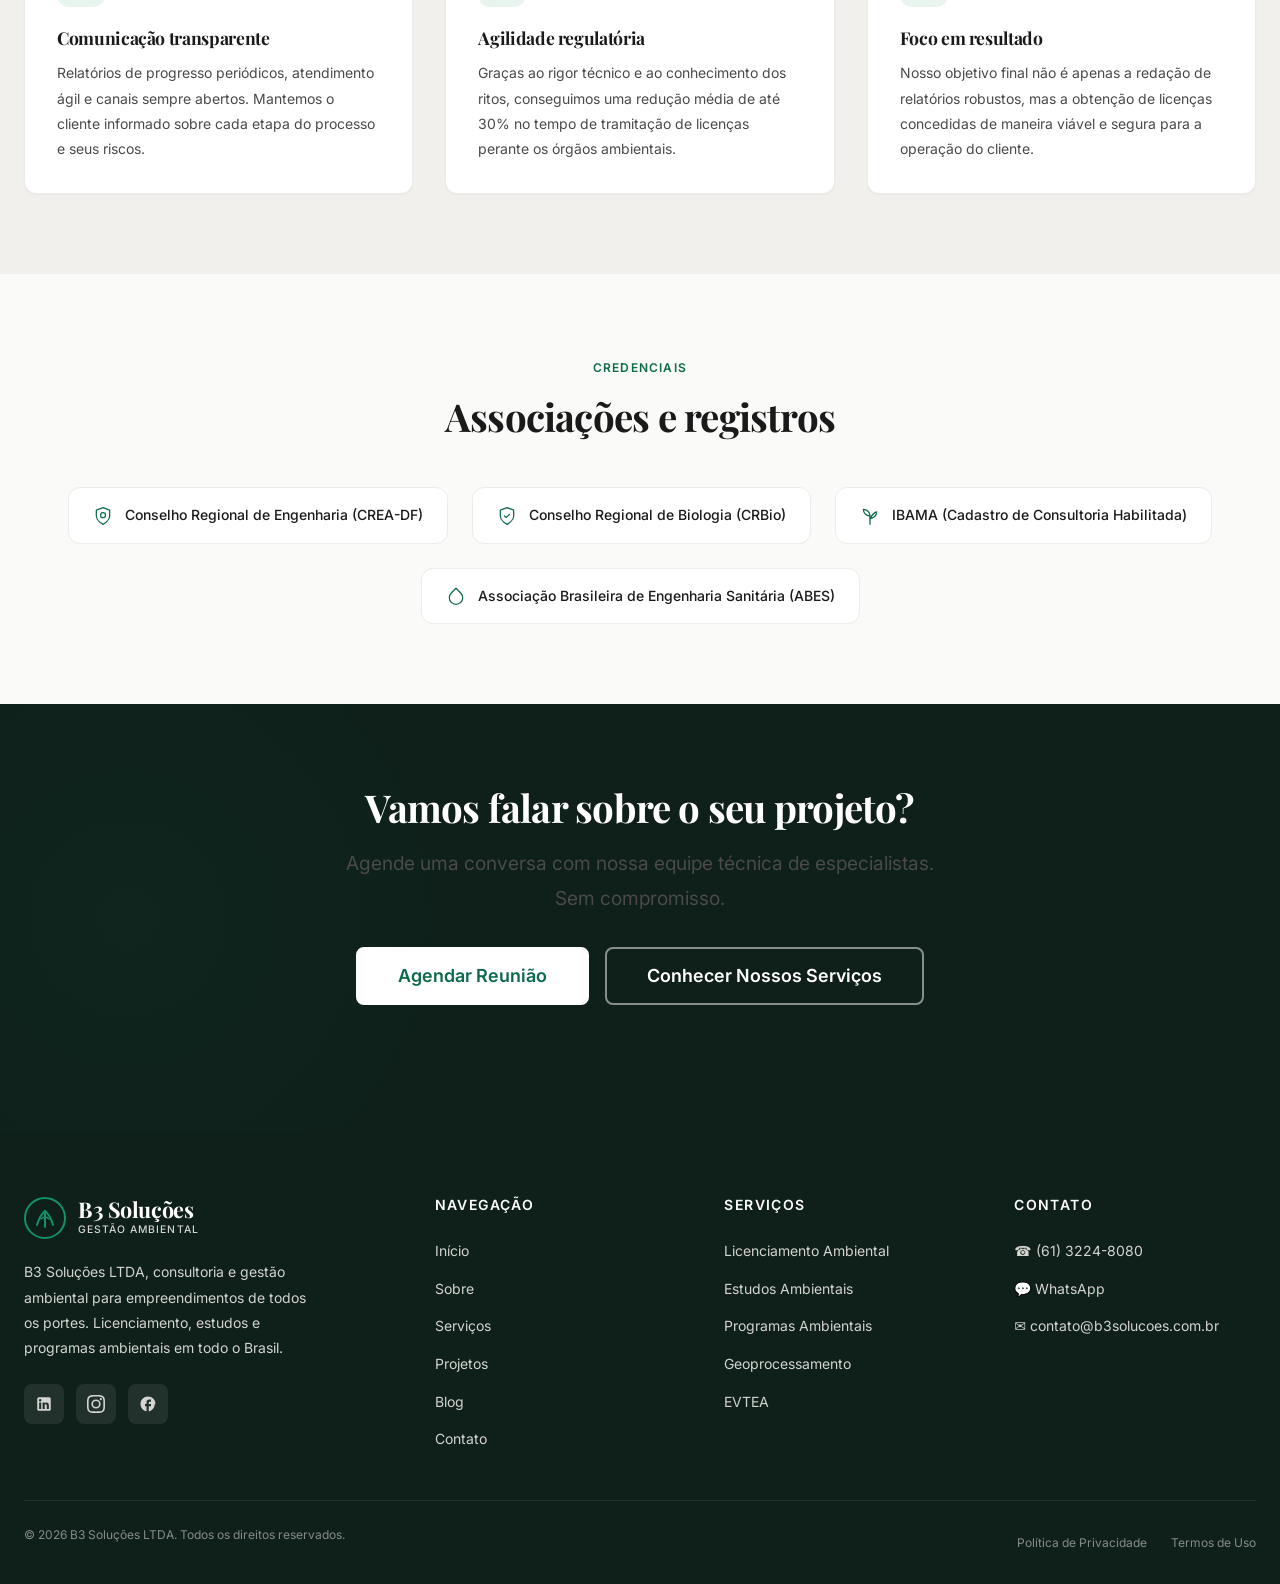
==== commit 548cd64b: "Optimize biography layout: move highlights to a balanced grid below columns with custom icons" ====
--- a/sobre.html
+++ b/sobre.html
@@ -243,15 +243,57 @@
           <div style="font-size: var(--fs-body); line-height: var(--lh-relaxed); color: var(--color-text-secondary);">
             <p style="margin-bottom: var(--space-4);">Sou engenheira florestal com mais de 20 anos de atuação na área ambiental, tendo construído uma trajetória sólida na formulação e coordenação de estudos, planos, programas e projetos tanto no setor público quanto privado. Minha experiência abrange temas estratégicos como gestão de recursos hídricos, recomposição da vegetação nativa do Cerrado, licenciamento ambiental, conservação da biodiversidade e implementação de políticas públicas ambientais.</p>
             <p style="margin-bottom: var(--space-4);">Atuei diretamente em projetos de grande porte, como usinas hidrelétricas, rodovias, portos, aeroportos, linhas de transmissão e parques eólicos, incluindo também componentes indígenas e gestão de resíduos sólidos. Coordenei equipes técnicas e multidisciplinares em contratos nacionais e internacionais, com papel ativo na construção e monitoramento de políticas públicas e programas de desenvolvimento regional.</p>
-            <p style="margin-bottom: var(--space-6);">Minha atuação profissional é focada no desenvolvimento socioeconômico aliado à preservação e restauração florestal. Utilizo a ciência de dados geográficos e ferramentas como Power BI e SIG para trazer inteligência espacial, precisão analítica e decisões baseadas em dados para o licenciamento e a gestão ambiental moderna.</p>
-            
-            <h4 style="font-family: var(--font-serif); font-size: 1.25rem; color: var(--color-text); margin-bottom: var(--space-4);">Principais Destaques Profissionais:</h4>
-            <ul style="padding-left: var(--space-5); display: flex; flex-direction: column; gap: var(--space-3);">
-              <li><strong>Coordenação de Gestão das Águas | SEMA-DF (2024–2025):</strong> Coordenação estratégica de programas e monitoramento dos recursos hídricos do Distrito Federal, otimizando outorgas e ferramentas cartográficas de análise.</li>
-              <li><strong>Coordenação Nacional | Consórcio Nippon/Plena / Codevasf (2022–2024):</strong> Liderança técnica de contratos de desenvolvimento e planos regionais abrangendo 11 estados brasileiros.</li>
-              <li><strong>Subsecretária de Educação Ambiental | SEMA-DF (2017–2018):</strong> Elaboração de políticas educacionais de sustentabilidade, capacitação técnica e programas de extensão comunitária.</li>
-              <li><strong>Assessoria Especial | SEMA-DF (2019–2022):</strong> Gestão de projetos de recursos hídricos e resíduos sólidos, articulando cooperações internacionais e acompanhamento regulatório.</li>
-            </ul>
+            <p style="margin-bottom: 0;">Minha atuação profissional é focada no desenvolvimento socioeconômico aliado à preservação e restauração florestal. Utilizo a ciência de dados geográficos e ferramentas como Power BI e SIG para trazer inteligência espacial, precisão analítica e decisões baseadas em dados para o licenciamento e a gestão ambiental moderna.</p>
+          </div>
+        </div>
+
+        <!-- ── HIGHLIGHTS SECTION ── -->
+        <div class="highlights-section reveal" style="margin-top: var(--space-12);">
+          <h4 style="font-family: var(--font-serif); font-size: 1.5rem; color: var(--color-primary-dark); margin-bottom: var(--space-6); text-align: center;">Principais Destaques Profissionais</h4>
+          <div class="grid grid-2" style="gap: var(--space-6);">
+            <!-- Highlight 1 -->
+            <div class="highlight-card">
+              <div class="highlight-icon">
+                <svg viewBox="0 0 24 24" fill="none" stroke="currentColor" stroke-width="1.8" stroke-linecap="round" stroke-linejoin="round"><path d="M12 2.69l5.66 5.66a8 8 0 1 1-11.31 0z"/></svg>
+              </div>
+              <div class="highlight-body">
+                <h5>Coordenação de Gestão das Águas | SEMA-DF (2024–2025)</h5>
+                <p>Coordenação estratégica de programas e monitoramento dos recursos hídricos do Distrito Federal, otimizando outorgas e ferramentas cartográficas de análise.</p>
+              </div>
+            </div>
+
+            <!-- Highlight 2 -->
+            <div class="highlight-card">
+              <div class="highlight-icon">
+                <svg viewBox="0 0 24 24" fill="none" stroke="currentColor" stroke-width="1.8" stroke-linecap="round" stroke-linejoin="round"><circle cx="12" cy="12" r="10"/><path d="M12 2a14.5 14.5 0 0 0 0 20 14.5 14.5 0 0 0 0-20"/><path d="M2 12h20"/></svg>
+              </div>
+              <div class="highlight-body">
+                <h5>Coordenação Nacional | Consórcio Nippon/Plena / Codevasf (2022–2024)</h5>
+                <p>Liderança técnica de contratos de desenvolvimento e planos regionais abrangendo 11 estados brasileiros.</p>
+              </div>
+            </div>
+
+            <!-- Highlight 3 -->
+            <div class="highlight-card">
+              <div class="highlight-icon">
+                <svg viewBox="0 0 24 24" fill="none" stroke="currentColor" stroke-width="1.8" stroke-linecap="round" stroke-linejoin="round"><path d="M2 3h6a4 4 0 0 1 4 4v14a3 3 0 0 0-3-3H2z"/><path d="M22 3h-6a4 4 0 0 0-4 4v14a3 3 0 0 1 3-3h7z"/></svg>
+              </div>
+              <div class="highlight-body">
+                <h5>Subsecretária de Educação Ambiental | SEMA-DF (2017–2018)</h5>
+                <p>Elaboração de políticas educacionais de sustentabilidade, capacitação técnica e programas de extensão comunitária.</p>
+              </div>
+            </div>
+
+            <!-- Highlight 4 -->
+            <div class="highlight-card">
+              <div class="highlight-icon">
+                <svg viewBox="0 0 24 24" fill="none" stroke="currentColor" stroke-width="1.8" stroke-linecap="round" stroke-linejoin="round"><rect x="2" y="7" width="20" height="14" rx="2" ry="2"/><path d="M16 21V5a2 2 0 0 0-2-2h-4a2 2 0 0 0-2 2v16"/></svg>
+              </div>
+              <div class="highlight-body">
+                <h5>Assessoria Especial | SEMA-DF (2019–2022)</h5>
+                <p>Gestão de projetos de recursos hídricos e resíduos sólidos, articulando cooperações internacionais e acompanhamento regulatório.</p>
+              </div>
+            </div>
           </div>
         </div>
       </div>
--- a/css/components.css
+++ b/css/components.css
@@ -1637,3 +1637,66 @@
   border-color: var(--color-primary-light);
   box-shadow: var(--shadow-md);
 }
+
+/* Highlights Section */
+.highlights-section {
+  border-top: 1px solid var(--color-border-light);
+  padding-top: var(--space-12);
+}
+
+.highlight-card {
+  display: flex;
+  gap: var(--space-4);
+  background: var(--color-surface);
+  padding: var(--space-6);
+  border-radius: var(--radius-lg);
+  border: 1px solid var(--color-border-light);
+  box-shadow: var(--shadow-xs);
+  transition: all var(--duration-normal) var(--ease-out);
+}
+
+.highlight-card:hover {
+  transform: translateY(-3px);
+  border-color: var(--color-primary-light);
+  box-shadow: var(--shadow-md);
+}
+
+.highlight-card .highlight-icon {
+  width: 48px;
+  height: 48px;
+  border-radius: var(--radius-md);
+  background: var(--color-primary-lighter);
+  color: var(--color-primary);
+  display: flex;
+  align-items: center;
+  justify-content: center;
+  flex-shrink: 0;
+  transition: all var(--duration-normal) var(--ease-out);
+}
+
+.highlight-card:hover .highlight-icon {
+  background: var(--color-primary);
+  color: white;
+}
+
+.highlight-card .highlight-icon svg {
+  width: 22px;
+  height: 22px;
+  stroke: currentColor;
+  stroke-width: 1.8;
+  fill: none;
+}
+
+.highlight-card h5 {
+  font-family: var(--font-sans);
+  font-size: 1.05rem;
+  font-weight: var(--fw-semibold);
+  color: var(--color-primary-dark);
+  margin-bottom: var(--space-2);
+}
+
+.highlight-card p {
+  font-size: var(--fs-small);
+  color: var(--color-text-secondary);
+  line-height: 1.6;
+}
